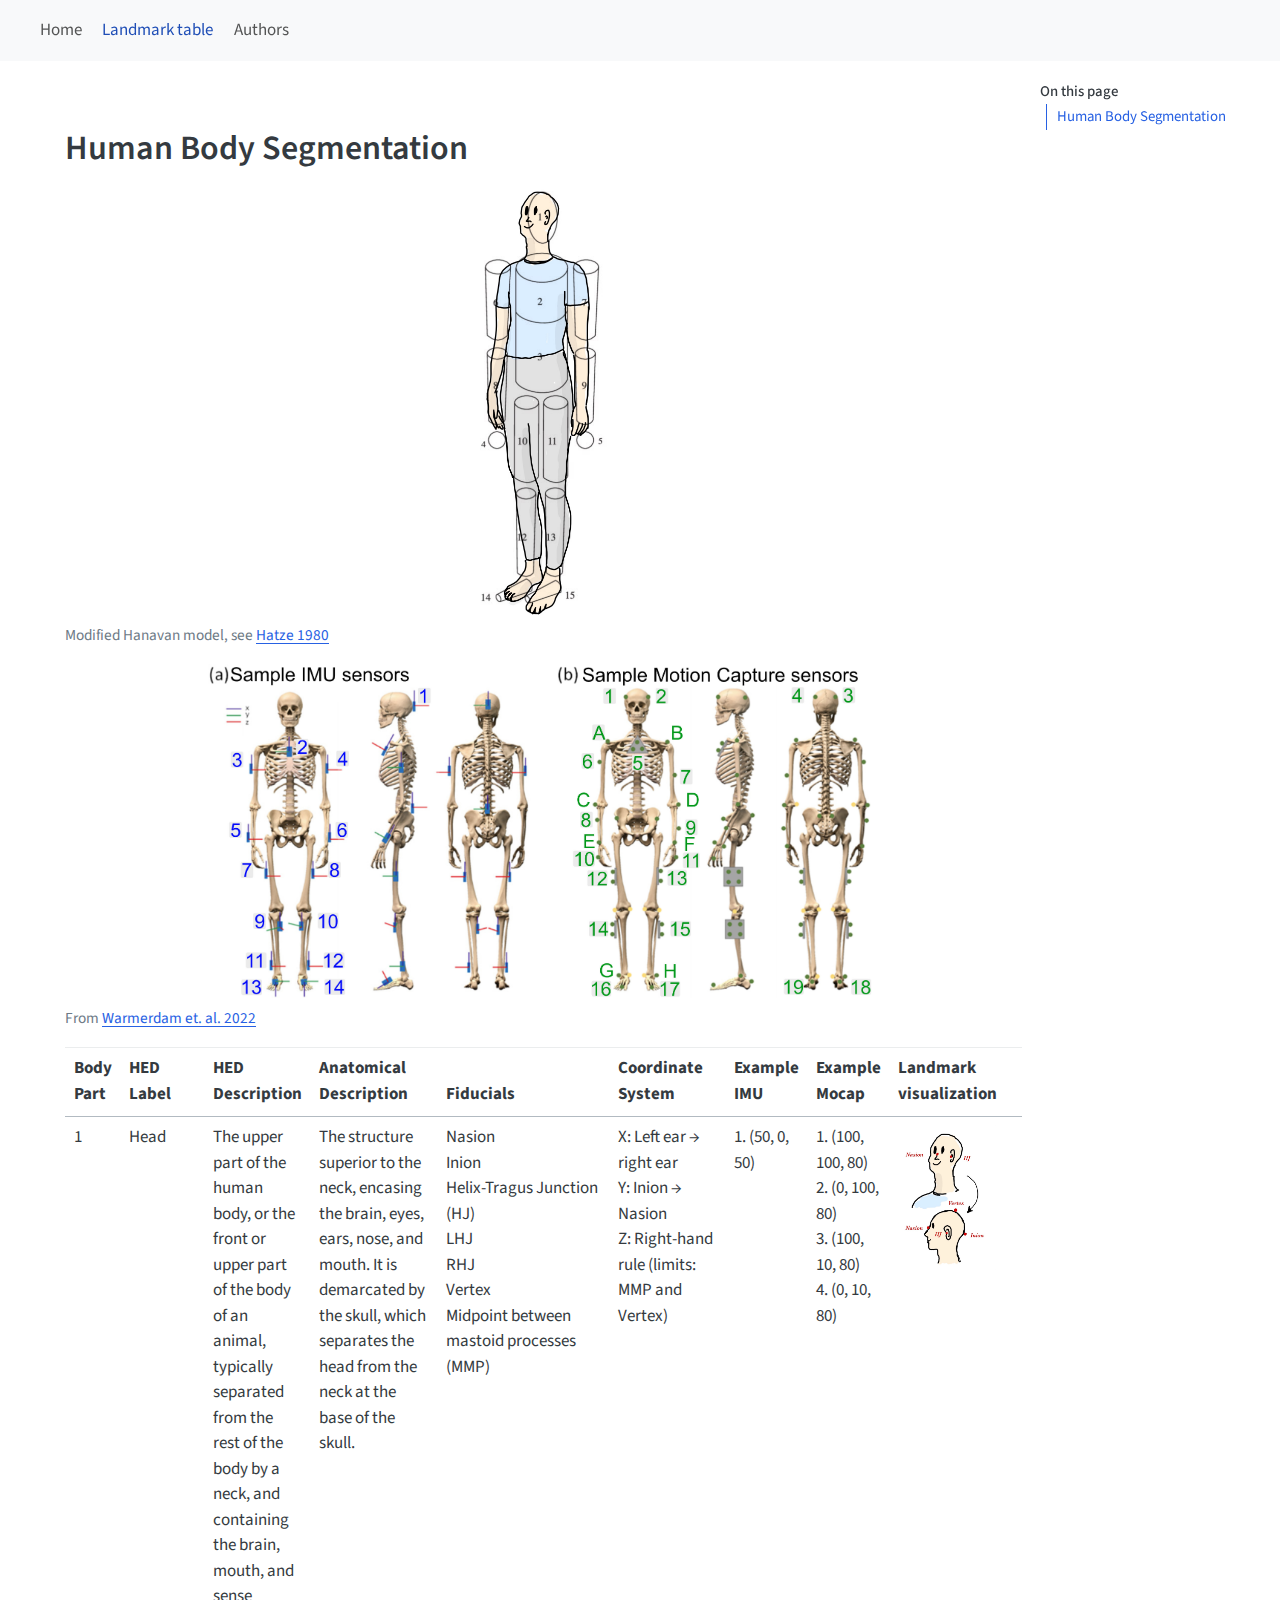
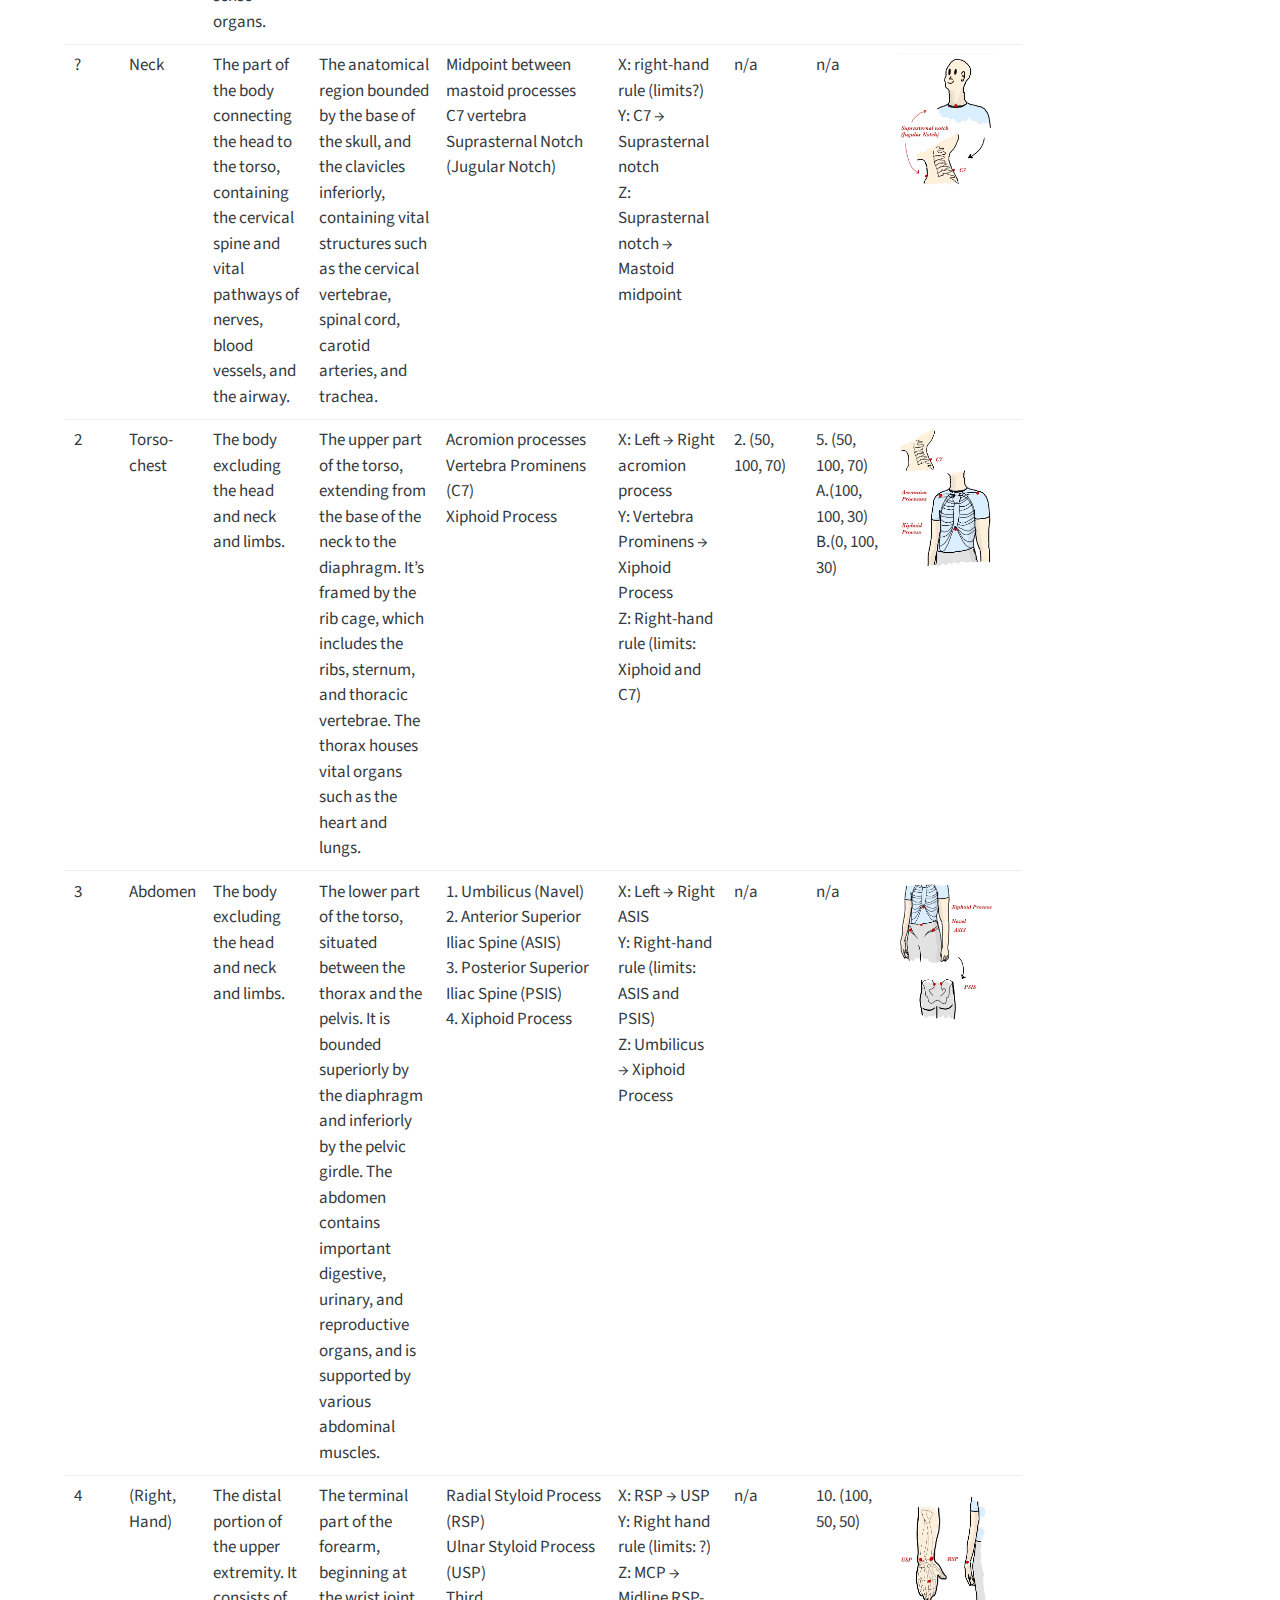
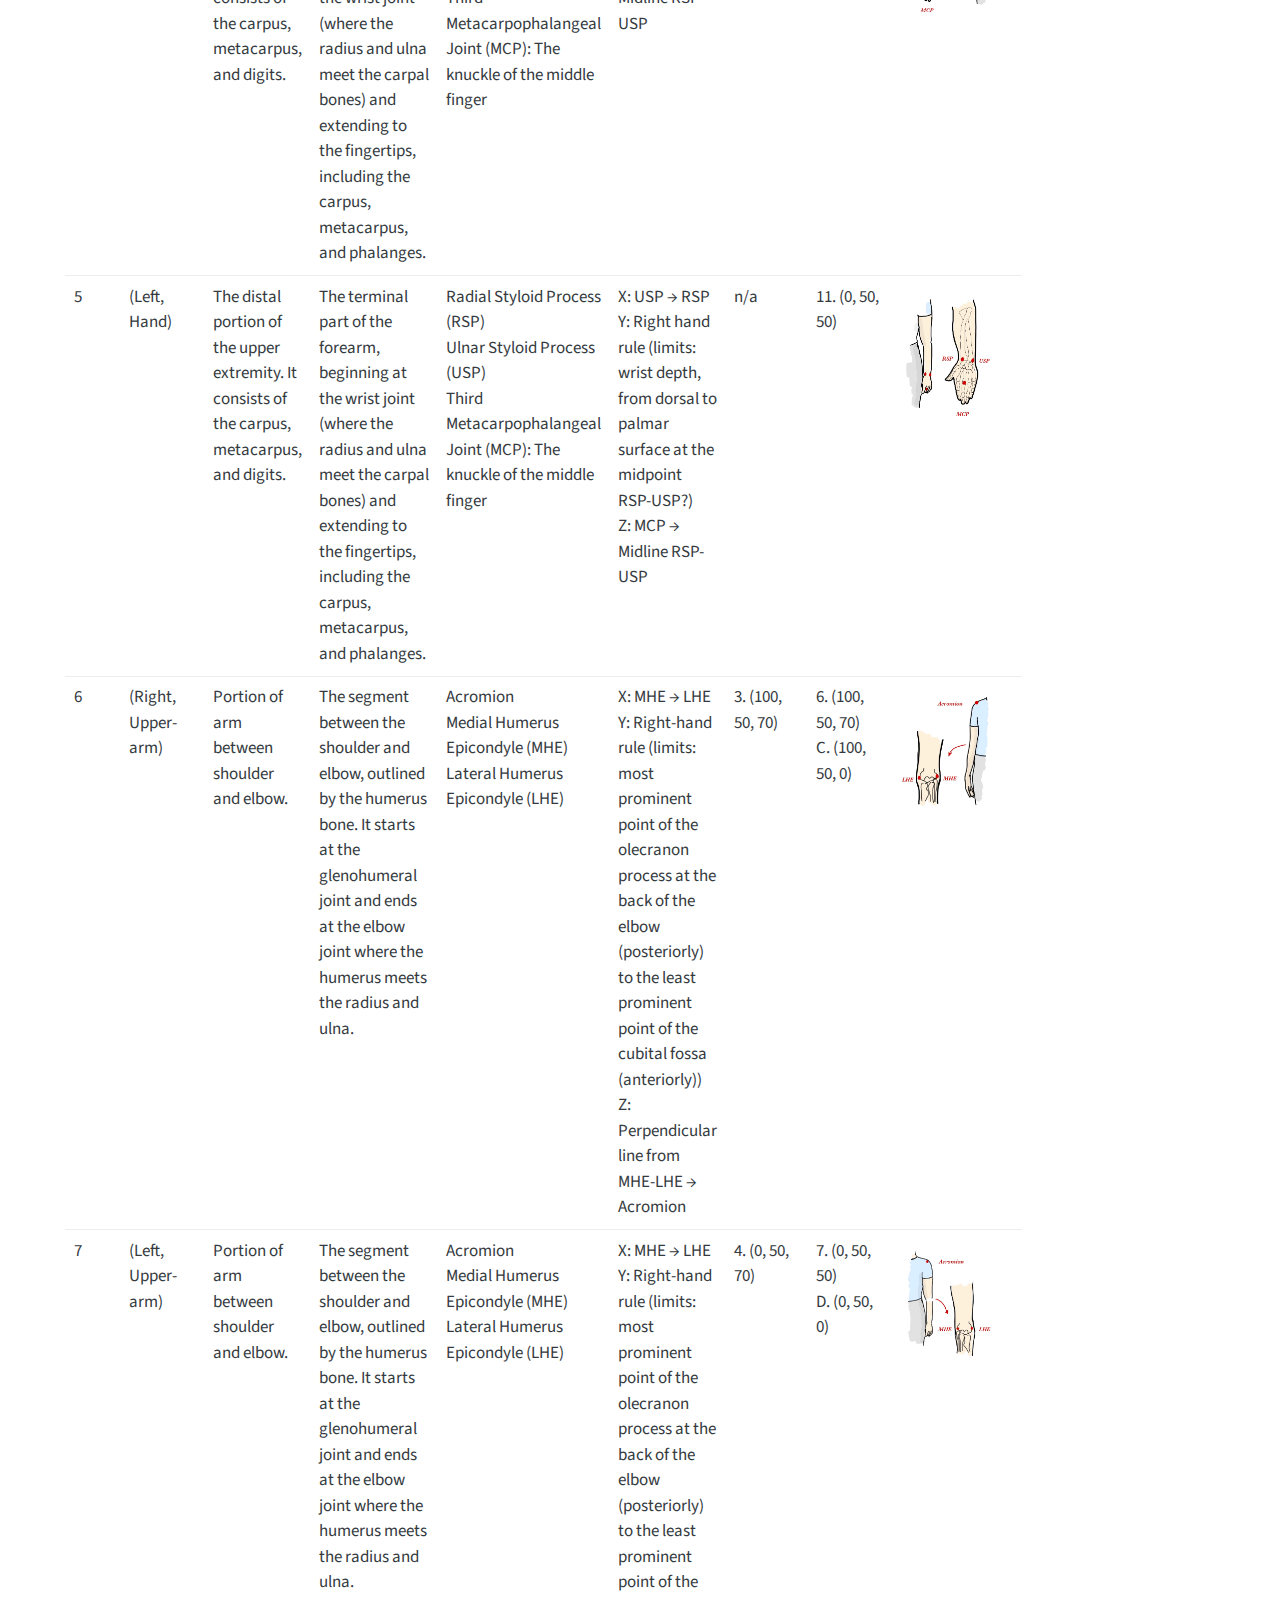
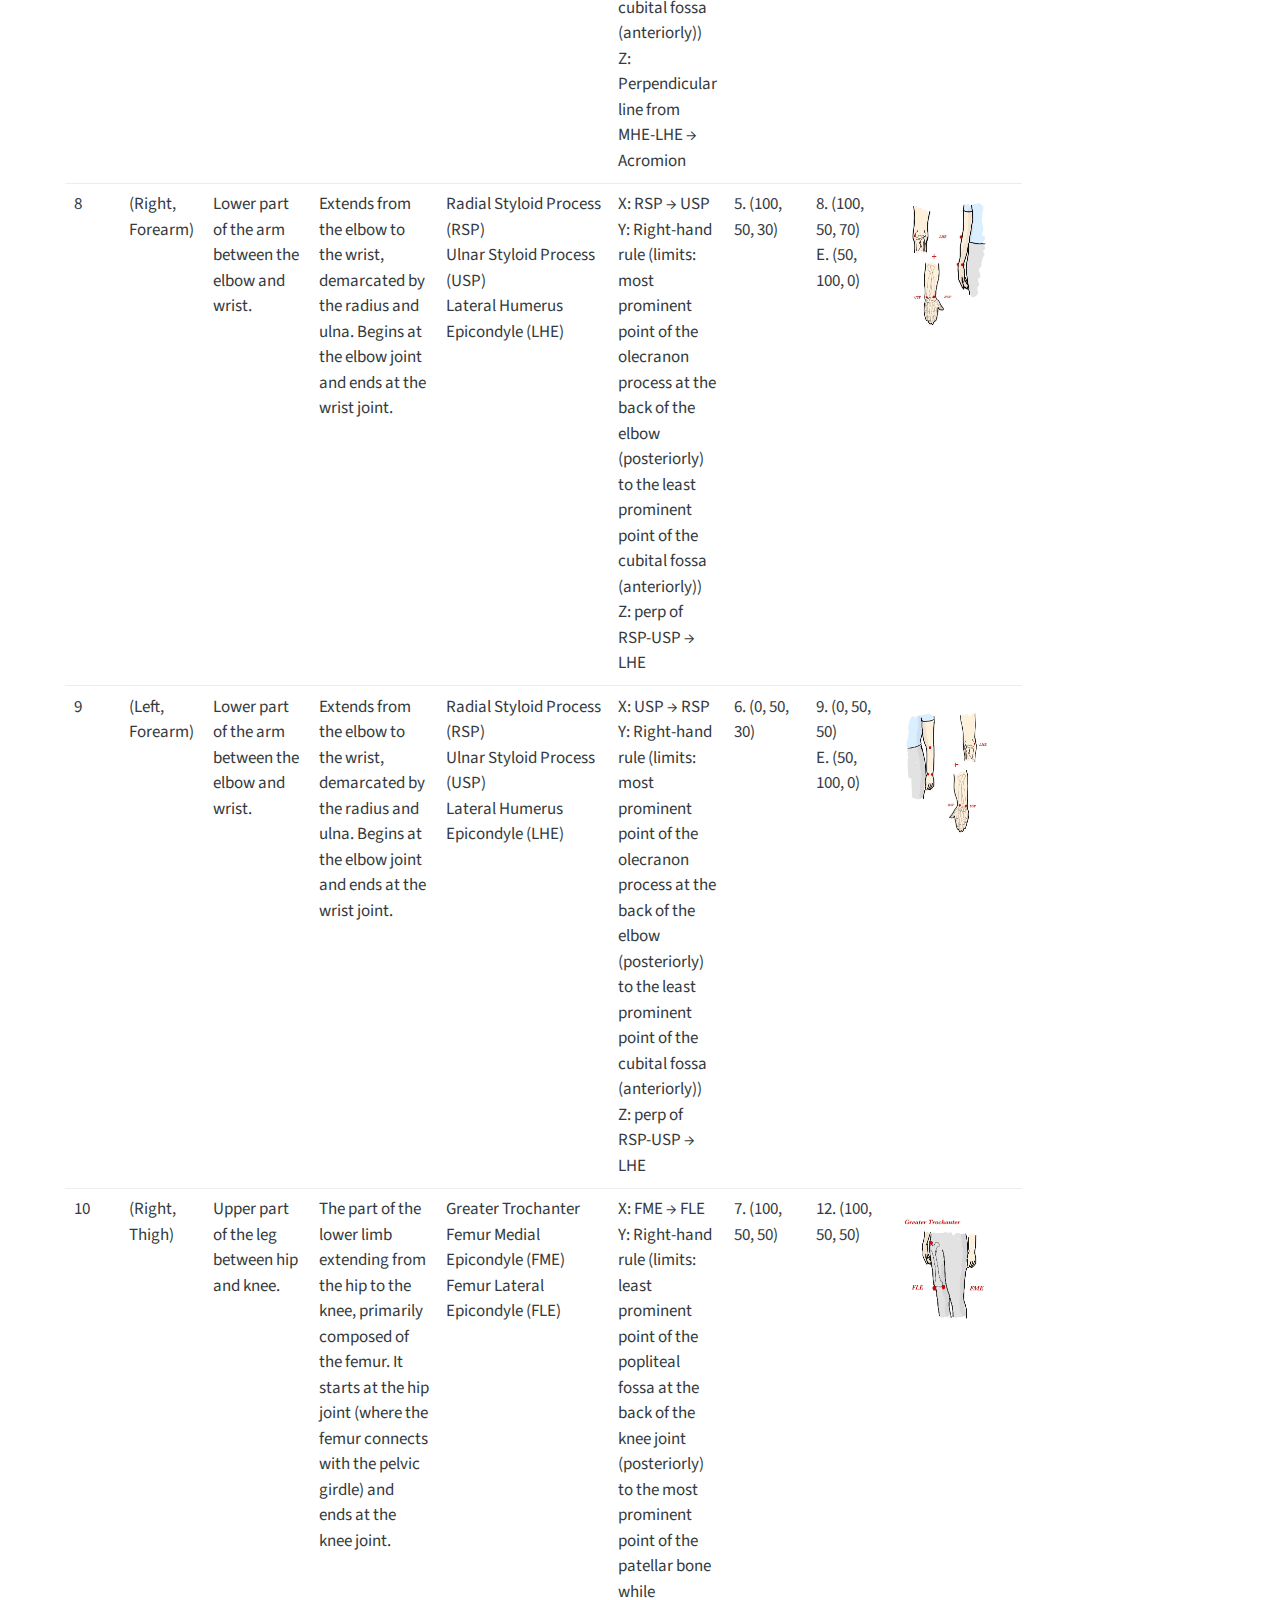
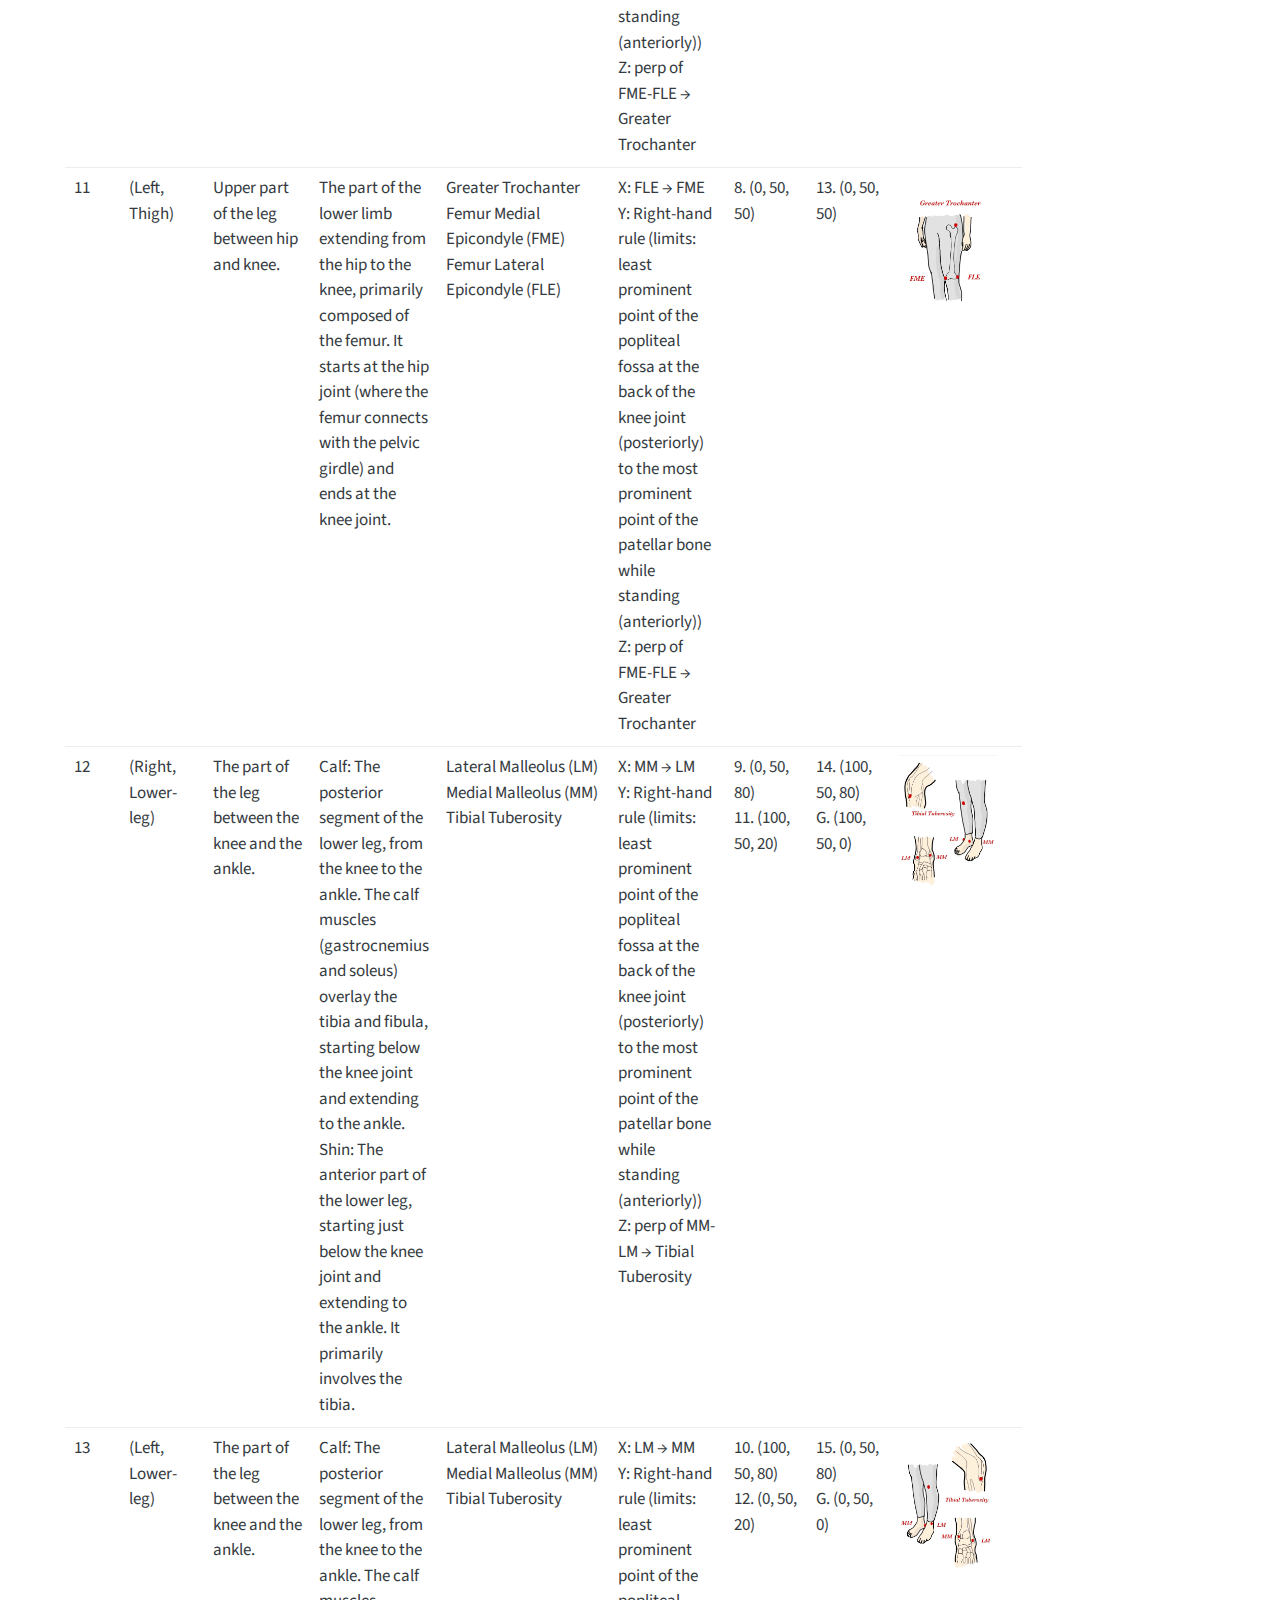
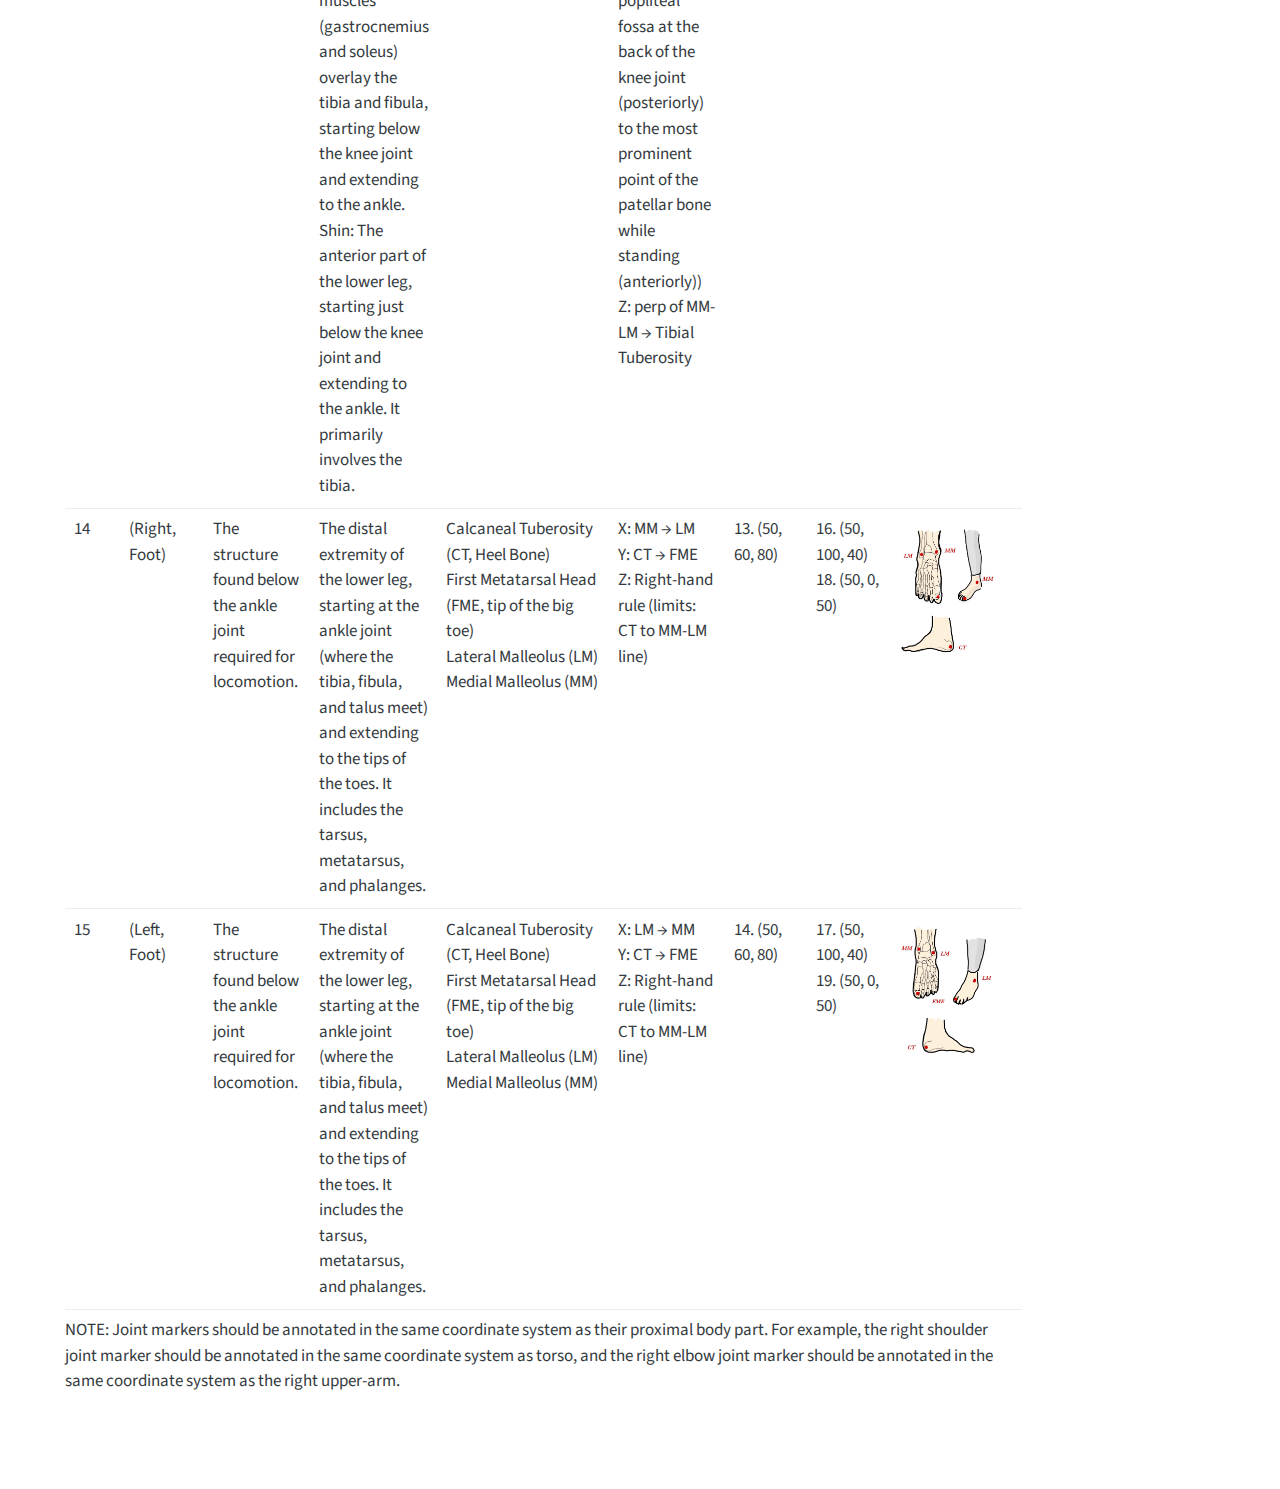
==== anatomical_table.html @ 74be3108 "Built site for gh-pages" ====
<!DOCTYPE html>
<html xmlns="http://www.w3.org/1999/xhtml" lang="en" xml:lang="en"><head>

<meta charset="utf-8">
<meta name="generator" content="quarto-1.5.57">

<meta name="viewport" content="width=device-width, initial-scale=1.0, user-scalable=yes">


<title>anatomical_table</title>
<style>
code{white-space: pre-wrap;}
span.smallcaps{font-variant: small-caps;}
div.columns{display: flex; gap: min(4vw, 1.5em);}
div.column{flex: auto; overflow-x: auto;}
div.hanging-indent{margin-left: 1.5em; text-indent: -1.5em;}
ul.task-list{list-style: none;}
ul.task-list li input[type="checkbox"] {
  width: 0.8em;
  margin: 0 0.8em 0.2em -1em; /* quarto-specific, see https://github.com/quarto-dev/quarto-cli/issues/4556 */ 
  vertical-align: middle;
}
</style>


<script src="site_libs/quarto-nav/quarto-nav.js"></script>
<script src="site_libs/quarto-nav/headroom.min.js"></script>
<script src="site_libs/clipboard/clipboard.min.js"></script>
<script src="site_libs/quarto-search/autocomplete.umd.js"></script>
<script src="site_libs/quarto-search/fuse.min.js"></script>
<script src="site_libs/quarto-search/quarto-search.js"></script>
<meta name="quarto:offset" content="./">
<script src="site_libs/quarto-html/quarto.js"></script>
<script src="site_libs/quarto-html/popper.min.js"></script>
<script src="site_libs/quarto-html/tippy.umd.min.js"></script>
<script src="site_libs/quarto-html/anchor.min.js"></script>
<link href="site_libs/quarto-html/tippy.css" rel="stylesheet">
<link href="site_libs/quarto-html/quarto-syntax-highlighting.css" rel="stylesheet" id="quarto-text-highlighting-styles">
<script src="site_libs/bootstrap/bootstrap.min.js"></script>
<link href="site_libs/bootstrap/bootstrap-icons.css" rel="stylesheet">
<link href="site_libs/bootstrap/bootstrap.min.css" rel="stylesheet" id="quarto-bootstrap" data-mode="light">
<script id="quarto-search-options" type="application/json">{
  "location": "navbar",
  "copy-button": false,
  "collapse-after": 3,
  "panel-placement": "end",
  "type": "overlay",
  "limit": 50,
  "keyboard-shortcut": [
    "f",
    "/",
    "s"
  ],
  "show-item-context": false,
  "language": {
    "search-no-results-text": "No results",
    "search-matching-documents-text": "matching documents",
    "search-copy-link-title": "Copy link to search",
    "search-hide-matches-text": "Hide additional matches",
    "search-more-match-text": "more match in this document",
    "search-more-matches-text": "more matches in this document",
    "search-clear-button-title": "Clear",
    "search-text-placeholder": "",
    "search-detached-cancel-button-title": "Cancel",
    "search-submit-button-title": "Submit",
    "search-label": "Search"
  }
}</script>


<link rel="stylesheet" href="styles.css">
</head>

<body class="nav-fixed">

<div id="quarto-search-results"></div>
  <header id="quarto-header" class="headroom fixed-top">
    <nav class="navbar navbar-expand-lg " data-bs-theme="dark">
      <div class="navbar-container container-fluid">
            <div id="quarto-search" class="" title="Search"></div>
          <button class="navbar-toggler" type="button" data-bs-toggle="collapse" data-bs-target="#navbarCollapse" aria-controls="navbarCollapse" role="menu" aria-expanded="false" aria-label="Toggle navigation" onclick="if (window.quartoToggleHeadroom) { window.quartoToggleHeadroom(); }">
  <span class="navbar-toggler-icon"></span>
</button>
          <div class="collapse navbar-collapse" id="navbarCollapse">
            <ul class="navbar-nav navbar-nav-scroll me-auto">
  <li class="nav-item">
    <a class="nav-link" href="./index.html"> 
<span class="menu-text">Home</span></a>
  </li>  
  <li class="nav-item">
    <a class="nav-link active" href="./anatomical_table.html" aria-current="page"> 
<span class="menu-text">Landmark table</span></a>
  </li>  
  <li class="nav-item">
    <a class="nav-link" href="./authors.html"> 
<span class="menu-text">Authors</span></a>
  </li>  
</ul>
          </div> <!-- /navcollapse -->
            <div class="quarto-navbar-tools">
</div>
      </div> <!-- /container-fluid -->
    </nav>
</header>
<!-- content -->
<div id="quarto-content" class="quarto-container page-columns page-rows-contents page-layout-article page-navbar">
<!-- sidebar -->
<!-- margin-sidebar -->
    <div id="quarto-margin-sidebar" class="sidebar margin-sidebar">
        <nav id="TOC" role="doc-toc" class="toc-active">
    <h2 id="toc-title">On this page</h2>
   
  <ul>
  <li><a href="#human-body-segmentation" id="toc-human-body-segmentation" class="nav-link active" data-scroll-target="#human-body-segmentation">Human Body Segmentation</a></li>
  </ul>
</nav>
    </div>
<!-- main -->
<main class="content" id="quarto-document-content">




<section id="human-body-segmentation" class="level1">
<h1>Human Body Segmentation</h1>
<div class="quarto-figure quarto-figure-center">
<figure class="figure">
<p><img src="pics/ilustrations/Whole_body.jpeg" class="img-fluid figure-img" style="width:15.0%"></p>
<figcaption>Modified Hanavan model, see <a href="https://doi.org/10.1016/0021-9290(80)90171-2">Hatze 1980</a></figcaption>
</figure>
</div>
<div class="quarto-figure quarto-figure-center">
<figure class="figure">
<p><img src="pics/sample_sensor_withnums.jpg" class="img-fluid figure-img" style="width:70.0%"></p>
<figcaption>From <a href="https://doi.org/10.3390/data7100136">Warmerdam et. al.&nbsp;2022</a></figcaption>
</figure>
</div>
<table class="caption-top table">
<colgroup>
<col style="width: 4%">
<col style="width: 4%">
<col style="width: 10%">
<col style="width: 17%">
<col style="width: 9%">
<col style="width: 9%">
<col style="width: 7%">
<col style="width: 4%">
<col style="width: 17%">
<col style="width: 17%">
</colgroup>
<thead>
<tr class="header">
<th>Body Part</th>
<th>HED Label</th>
<th>HED Description</th>
<th>Anatomical Description</th>
<th>Fiducials</th>
<th>Coordinate System</th>
<th>Example IMU</th>
<th>Example Mocap</th>
<th>Landmark visualization</th>
<th style="text-align: right;"></th>
</tr>
</thead>
<tbody>
<tr class="odd">
<td>1</td>
<td>Head</td>
<td>The upper part of the human body, or the front or upper part of the body of an animal, typically separated from the rest of the body by a neck, and containing the brain, mouth, and sense organs.</td>
<td>The structure superior to the neck, encasing the brain, eyes, ears, nose, and mouth. It is demarcated by the skull, which separates the head from the neck at the base of the skull.</td>
<td>Nasion<br>Inion<br>Helix-Tragus Junction (HJ)<br>LHJ<br>RHJ<br>Vertex<br>Midpoint between mastoid processes (MMP)</td>
<td>X: Left ear → right ear<br>Y: Inion → Nasion<br>Z: Right-hand rule (limits: MMP and Vertex)</td>
<td>1. (50, 0, 50)</td>
<td>1. (100, 100, 80)<br>2. (0, 100, 80)<br>3. (100, 10, 80)<br>4. (0, 10, 80)</td>
<td><img src="pics/ilustrations/1_head.jpeg" class="img-fluid" alt="Head"></td>
<td style="text-align: right;"></td>
</tr>
<tr class="even">
<td>?</td>
<td>Neck</td>
<td>The part of the body connecting the head to the torso, containing the cervical spine and vital pathways of nerves, blood vessels, and the airway.</td>
<td>The anatomical region bounded by the base of the skull, and the clavicles inferiorly, containing vital structures such as the cervical vertebrae, spinal cord, carotid arteries, and trachea.</td>
<td>Midpoint between mastoid processes<br>C7 vertebra<br>Suprasternal Notch (Jugular Notch)</td>
<td>X: right-hand rule (limits?)<br>Y: C7 → Suprasternal notch<br>Z: Suprasternal notch → Mastoid midpoint</td>
<td>n/a</td>
<td>n/a</td>
<td><img src="pics/ilustrations/neck.jpeg" class="img-fluid" alt="Neck"></td>
<td style="text-align: right;"></td>
</tr>
<tr class="odd">
<td>2</td>
<td>Torso-chest</td>
<td>The body excluding the head and neck and limbs.</td>
<td>The upper part of the torso, extending from the base of the neck to the diaphragm. It’s framed by the rib cage, which includes the ribs, sternum, and thoracic vertebrae. The thorax houses vital organs such as the heart and lungs.</td>
<td>Acromion processes<br>Vertebra Prominens (C7)<br>Xiphoid Process</td>
<td>X: Left → Right acromion process<br>Y: Vertebra Prominens → Xiphoid Process<br>Z: Right-hand rule (limits: Xiphoid and C7)</td>
<td>2. (50, 100, 70)</td>
<td>5. (50, 100, 70)<br>A.(100, 100, 30) <br>B.(0, 100, 30)</td>
<td><img src="pics/ilustrations/2_torso-chest.jpeg" class="img-fluid" alt="Torso"></td>
<td style="text-align: right;"></td>
</tr>
<tr class="even">
<td>3</td>
<td>Abdomen</td>
<td>The body excluding the head and neck and limbs.</td>
<td>The lower part of the torso, situated between the thorax and the pelvis. It is bounded superiorly by the diaphragm and inferiorly by the pelvic girdle. The abdomen contains important digestive, urinary, and reproductive organs, and is supported by various abdominal muscles.</td>
<td>1. Umbilicus (Navel)<br>2. Anterior Superior Iliac Spine (ASIS)<br>3. Posterior Superior Iliac Spine (PSIS)<br>4. Xiphoid Process</td>
<td>X: Left → Right ASIS<br>Y: Right-hand rule (limits: ASIS and PSIS)<br>Z: Umbilicus → Xiphoid Process</td>
<td>n/a</td>
<td>n/a</td>
<td><img src="pics/ilustrations/3_abdomen.jpeg" class="img-fluid" alt="Abdomen"></td>
<td style="text-align: right;"></td>
</tr>
<tr class="odd">
<td>4</td>
<td>(Right, Hand)</td>
<td>The distal portion of the upper extremity. It consists of the carpus, metacarpus, and digits.</td>
<td>The terminal part of the forearm, beginning at the wrist joint (where the radius and ulna meet the carpal bones) and extending to the fingertips, including the carpus, metacarpus, and phalanges.</td>
<td>Radial Styloid Process (RSP)<br>Ulnar Styloid Process (USP)<br>Third Metacarpophalangeal Joint (MCP): The knuckle of the middle finger</td>
<td>X: RSP → USP<br>Y: Right hand rule (limits: ?)<br>Z: MCP → Midline RSP-USP</td>
<td>n/a</td>
<td>10. (100, 50, 50)</td>
<td><img src="pics/ilustrations/4_right_hand.jpeg" class="img-fluid" alt="Right Hand"></td>
<td style="text-align: right;"></td>
</tr>
<tr class="even">
<td>5</td>
<td>(Left, Hand)</td>
<td>The distal portion of the upper extremity. It consists of the carpus, metacarpus, and digits.</td>
<td>The terminal part of the forearm, beginning at the wrist joint (where the radius and ulna meet the carpal bones) and extending to the fingertips, including the carpus, metacarpus, and phalanges.</td>
<td>Radial Styloid Process (RSP)<br>Ulnar Styloid Process (USP)<br>Third Metacarpophalangeal Joint (MCP): The knuckle of the middle finger</td>
<td>X: USP → RSP<br>Y: Right hand rule (limits: wrist depth, from dorsal to palmar surface at the midpoint RSP-USP?)<br>Z: MCP → Midline RSP-USP</td>
<td>n/a</td>
<td>11. (0, 50, 50)</td>
<td><img src="pics/ilustrations/5_left_hand.jpeg" class="img-fluid" alt="Left Hand"></td>
<td style="text-align: right;"></td>
</tr>
<tr class="odd">
<td>6</td>
<td>(Right, Upper-arm)</td>
<td>Portion of arm between shoulder and elbow.</td>
<td>The segment between the shoulder and elbow, outlined by the humerus bone. It starts at the glenohumeral joint and ends at the elbow joint where the humerus meets the radius and ulna.</td>
<td>Acromion<br>Medial Humerus Epicondyle (MHE)<br>Lateral Humerus Epicondyle (LHE)</td>
<td>X: MHE → LHE<br>Y: Right-hand rule (limits: most prominent point of the olecranon process at the back of the elbow (posteriorly) to the least prominent point of the cubital fossa (anteriorly))<br>Z: Perpendicular line from MHE-LHE → Acromion</td>
<td>3. (100, 50, 70)</td>
<td>6. (100, 50, 70) <br> C. (100, 50, 0)</td>
<td><img src="pics/ilustrations/6_right_upper_arm.jpeg" class="img-fluid" alt="Right Upper-arm"></td>
<td style="text-align: right;"></td>
</tr>
<tr class="even">
<td>7</td>
<td>(Left, Upper-arm)</td>
<td>Portion of arm between shoulder and elbow.</td>
<td>The segment between the shoulder and elbow, outlined by the humerus bone. It starts at the glenohumeral joint and ends at the elbow joint where the humerus meets the radius and ulna.</td>
<td>Acromion<br>Medial Humerus Epicondyle (MHE)<br>Lateral Humerus Epicondyle (LHE)</td>
<td>X: MHE → LHE<br>Y: Right-hand rule (limits: most prominent point of the olecranon process at the back of the elbow (posteriorly) to the least prominent point of the cubital fossa (anteriorly))<br>Z: Perpendicular line from MHE-LHE → Acromion</td>
<td>4. (0, 50, 70)</td>
<td>7. (0, 50, 50) <br> D. (0, 50, 0)</td>
<td><img src="pics/ilustrations/7_left_upper_arm.jpeg" class="img-fluid" alt="Left Upper-arm"></td>
<td style="text-align: right;"></td>
</tr>
<tr class="odd">
<td>8</td>
<td>(Right, Forearm)</td>
<td>Lower part of the arm between the elbow and wrist.</td>
<td>Extends from the elbow to the wrist, demarcated by the radius and ulna. Begins at the elbow joint and ends at the wrist joint.</td>
<td>Radial Styloid Process (RSP)<br>Ulnar Styloid Process (USP)<br>Lateral Humerus Epicondyle (LHE)</td>
<td>X: RSP → USP<br>Y: Right-hand rule (limits: most prominent point of the olecranon process at the back of the elbow (posteriorly) to the least prominent point of the cubital fossa (anteriorly))<br>Z: perp of RSP-USP → LHE</td>
<td>5. (100, 50, 30)</td>
<td>8. (100, 50, 70) <br> E. (50, 100, 0)</td>
<td><img src="pics/ilustrations/8_right_forearm.jpeg" class="img-fluid" alt="Right Forearm"></td>
<td style="text-align: right;"></td>
</tr>
<tr class="even">
<td>9</td>
<td>(Left, Forearm)</td>
<td>Lower part of the arm between the elbow and wrist.</td>
<td>Extends from the elbow to the wrist, demarcated by the radius and ulna. Begins at the elbow joint and ends at the wrist joint.</td>
<td>Radial Styloid Process (RSP)<br>Ulnar Styloid Process (USP)<br>Lateral Humerus Epicondyle (LHE)</td>
<td>X: USP → RSP<br>Y: Right-hand rule (limits: most prominent point of the olecranon process at the back of the elbow (posteriorly) to the least prominent point of the cubital fossa (anteriorly))<br>Z: perp of RSP-USP → LHE</td>
<td>6. (0, 50, 30)</td>
<td>9. (0, 50, 50) <br> E. (50, 100, 0)</td>
<td><img src="pics/ilustrations/9_left_forearm.jpeg" class="img-fluid" alt="Left Forearm"></td>
<td style="text-align: right;"></td>
</tr>
<tr class="odd">
<td>10</td>
<td>(Right, Thigh)</td>
<td>Upper part of the leg between hip and knee.</td>
<td>The part of the lower limb extending from the hip to the knee, primarily composed of the femur. It starts at the hip joint (where the femur connects with the pelvic girdle) and ends at the knee joint.</td>
<td>Greater Trochanter<br>Femur Medial Epicondyle (FME)<br>Femur Lateral Epicondyle (FLE)</td>
<td>X: FME → FLE<br>Y: Right-hand rule (limits: least prominent point of the popliteal fossa at the back of the knee joint (posteriorly) to the most prominent point of the patellar bone while standing (anteriorly))<br>Z: perp of FME-FLE → Greater Trochanter</td>
<td>7. (100, 50, 50)</td>
<td>12. (100, 50, 50)</td>
<td><img src="pics/ilustrations/10_right_thigh.jpeg" class="img-fluid" alt="Right Thigh"></td>
<td style="text-align: right;"></td>
</tr>
<tr class="even">
<td>11</td>
<td>(Left, Thigh)</td>
<td>Upper part of the leg between hip and knee.</td>
<td>The part of the lower limb extending from the hip to the knee, primarily composed of the femur. It starts at the hip joint (where the femur connects with the pelvic girdle) and ends at the knee joint.</td>
<td>Greater Trochanter<br>Femur Medial Epicondyle (FME)<br>Femur Lateral Epicondyle (FLE)</td>
<td>X: FLE → FME<br>Y: Right-hand rule (limits: least prominent point of the popliteal fossa at the back of the knee joint (posteriorly) to the most prominent point of the patellar bone while standing (anteriorly))<br>Z: perp of FME-FLE → Greater Trochanter</td>
<td>8. (0, 50, 50)</td>
<td>13. (0, 50, 50)</td>
<td><img src="pics/ilustrations/11_left_thigh.jpeg" class="img-fluid" alt="Left Thigh"></td>
<td style="text-align: right;"></td>
</tr>
<tr class="odd">
<td>12</td>
<td>(Right, Lower-leg)</td>
<td>The part of the leg between the knee and the ankle.</td>
<td>Calf: The posterior segment of the lower leg, from the knee to the ankle. The calf muscles (gastrocnemius and soleus) overlay the tibia and fibula, starting below the knee joint and extending to the ankle. Shin: The anterior part of the lower leg, starting just below the knee joint and extending to the ankle. It primarily involves the tibia.</td>
<td>Lateral Malleolus (LM)<br>Medial Malleolus (MM)<br>Tibial Tuberosity</td>
<td>X: MM → LM<br>Y: Right-hand rule (limits: least prominent point of the popliteal fossa at the back of the knee joint (posteriorly) to the most prominent point of the patellar bone while standing (anteriorly))<br>Z: perp of MM-LM → Tibial Tuberosity</td>
<td>9. (0, 50, 80) <br> 11. (100, 50, 20)</td>
<td>14. (100, 50, 80)<br> G. (100, 50, 0)</td>
<td><img src="pics/ilustrations/12_right_lower_leg.jpeg" class="img-fluid" alt="Right Lower-leg"></td>
<td style="text-align: right;"></td>
</tr>
<tr class="even">
<td>13</td>
<td>(Left, Lower-leg)</td>
<td>The part of the leg between the knee and the ankle.</td>
<td>Calf: The posterior segment of the lower leg, from the knee to the ankle. The calf muscles (gastrocnemius and soleus) overlay the tibia and fibula, starting below the knee joint and extending to the ankle. Shin: The anterior part of the lower leg, starting just below the knee joint and extending to the ankle. It primarily involves the tibia.</td>
<td>Lateral Malleolus (LM)<br>Medial Malleolus (MM)<br>Tibial Tuberosity</td>
<td>X: LM → MM<br>Y: Right-hand rule (limits: least prominent point of the popliteal fossa at the back of the knee joint (posteriorly) to the most prominent point of the patellar bone while standing (anteriorly))<br>Z: perp of MM-LM → Tibial Tuberosity</td>
<td>10. (100, 50, 80) <br> 12. (0, 50, 20)</td>
<td>15. (0, 50, 80)<br> G. (0, 50, 0)</td>
<td><img src="pics/ilustrations/13_left_lower_leg.jpeg" class="img-fluid" alt="Left Lower-leg"></td>
<td style="text-align: right;"></td>
</tr>
<tr class="odd">
<td>14</td>
<td>(Right, Foot)</td>
<td>The structure found below the ankle joint required for locomotion.</td>
<td>The distal extremity of the lower leg, starting at the ankle joint (where the tibia, fibula, and talus meet) and extending to the tips of the toes. It includes the tarsus, metatarsus, and phalanges.</td>
<td>Calcaneal Tuberosity (CT, Heel Bone)<br>First Metatarsal Head (FME, tip of the big toe)<br>Lateral Malleolus (LM)<br>Medial Malleolus (MM)</td>
<td>X: MM → LM<br>Y: CT → FME<br>Z: Right-hand rule (limits: CT to MM-LM line)</td>
<td>13. (50, 60, 80)</td>
<td>16. (50, 100, 40)<br>18. (50, 0, 50)</td>
<td><img src="pics/ilustrations/14_right_foot.jpeg" class="img-fluid" alt="Right Foot"></td>
<td style="text-align: right;"></td>
</tr>
<tr class="even">
<td>15</td>
<td>(Left, Foot)</td>
<td>The structure found below the ankle joint required for locomotion.</td>
<td>The distal extremity of the lower leg, starting at the ankle joint (where the tibia, fibula, and talus meet) and extending to the tips of the toes. It includes the tarsus, metatarsus, and phalanges.</td>
<td>Calcaneal Tuberosity (CT, Heel Bone)<br>First Metatarsal Head (FME, tip of the big toe)<br>Lateral Malleolus (LM)<br>Medial Malleolus (MM)</td>
<td>X: LM → MM<br>Y: CT → FME<br>Z: Right-hand rule (limits: CT to MM-LM line)</td>
<td>14. (50, 60, 80)</td>
<td>17. (50, 100, 40)<br>19. (50, 0, 50)</td>
<td><img src="pics/ilustrations/15_left_foot.jpeg" class="img-fluid" width="300" alt="Left Foot"></td>
<td style="text-align: right;"></td>
</tr>
</tbody>
</table>
<p>NOTE: Joint markers should be annotated in the same coordinate system as their proximal body part. For example, the right shoulder joint marker should be annotated in the same coordinate system as torso, and the right elbow joint marker should be annotated in the same coordinate system as the right upper-arm.</p>


</section>

</main> <!-- /main -->
<script id="quarto-html-after-body" type="application/javascript">
window.document.addEventListener("DOMContentLoaded", function (event) {
  const toggleBodyColorMode = (bsSheetEl) => {
    const mode = bsSheetEl.getAttribute("data-mode");
    const bodyEl = window.document.querySelector("body");
    if (mode === "dark") {
      bodyEl.classList.add("quarto-dark");
      bodyEl.classList.remove("quarto-light");
    } else {
      bodyEl.classList.add("quarto-light");
      bodyEl.classList.remove("quarto-dark");
    }
  }
  const toggleBodyColorPrimary = () => {
    const bsSheetEl = window.document.querySelector("link#quarto-bootstrap");
    if (bsSheetEl) {
      toggleBodyColorMode(bsSheetEl);
    }
  }
  toggleBodyColorPrimary();  
  const icon = "";
  const anchorJS = new window.AnchorJS();
  anchorJS.options = {
    placement: 'right',
    icon: icon
  };
  anchorJS.add('.anchored');
  const isCodeAnnotation = (el) => {
    for (const clz of el.classList) {
      if (clz.startsWith('code-annotation-')) {                     
        return true;
      }
    }
    return false;
  }
  const onCopySuccess = function(e) {
    // button target
    const button = e.trigger;
    // don't keep focus
    button.blur();
    // flash "checked"
    button.classList.add('code-copy-button-checked');
    var currentTitle = button.getAttribute("title");
    button.setAttribute("title", "Copied!");
    let tooltip;
    if (window.bootstrap) {
      button.setAttribute("data-bs-toggle", "tooltip");
      button.setAttribute("data-bs-placement", "left");
      button.setAttribute("data-bs-title", "Copied!");
      tooltip = new bootstrap.Tooltip(button, 
        { trigger: "manual", 
          customClass: "code-copy-button-tooltip",
          offset: [0, -8]});
      tooltip.show();    
    }
    setTimeout(function() {
      if (tooltip) {
        tooltip.hide();
        button.removeAttribute("data-bs-title");
        button.removeAttribute("data-bs-toggle");
        button.removeAttribute("data-bs-placement");
      }
      button.setAttribute("title", currentTitle);
      button.classList.remove('code-copy-button-checked');
    }, 1000);
    // clear code selection
    e.clearSelection();
  }
  const getTextToCopy = function(trigger) {
      const codeEl = trigger.previousElementSibling.cloneNode(true);
      for (const childEl of codeEl.children) {
        if (isCodeAnnotation(childEl)) {
          childEl.remove();
        }
      }
      return codeEl.innerText;
  }
  const clipboard = new window.ClipboardJS('.code-copy-button:not([data-in-quarto-modal])', {
    text: getTextToCopy
  });
  clipboard.on('success', onCopySuccess);
  if (window.document.getElementById('quarto-embedded-source-code-modal')) {
    // For code content inside modals, clipBoardJS needs to be initialized with a container option
    // TODO: Check when it could be a function (https://github.com/zenorocha/clipboard.js/issues/860)
    const clipboardModal = new window.ClipboardJS('.code-copy-button[data-in-quarto-modal]', {
      text: getTextToCopy,
      container: window.document.getElementById('quarto-embedded-source-code-modal')
    });
    clipboardModal.on('success', onCopySuccess);
  }
    var localhostRegex = new RegExp(/^(?:http|https):\/\/localhost\:?[0-9]*\//);
    var mailtoRegex = new RegExp(/^mailto:/);
      var filterRegex = new RegExp("https:\/\/JuliusWelzel\.github\.io\/unified_sensor_placement_site\/");
    var isInternal = (href) => {
        return filterRegex.test(href) || localhostRegex.test(href) || mailtoRegex.test(href);
    }
    // Inspect non-navigation links and adorn them if external
 	var links = window.document.querySelectorAll('a[href]:not(.nav-link):not(.navbar-brand):not(.toc-action):not(.sidebar-link):not(.sidebar-item-toggle):not(.pagination-link):not(.no-external):not([aria-hidden]):not(.dropdown-item):not(.quarto-navigation-tool):not(.about-link)');
    for (var i=0; i<links.length; i++) {
      const link = links[i];
      if (!isInternal(link.href)) {
        // undo the damage that might have been done by quarto-nav.js in the case of
        // links that we want to consider external
        if (link.dataset.originalHref !== undefined) {
          link.href = link.dataset.originalHref;
        }
      }
    }
  function tippyHover(el, contentFn, onTriggerFn, onUntriggerFn) {
    const config = {
      allowHTML: true,
      maxWidth: 500,
      delay: 100,
      arrow: false,
      appendTo: function(el) {
          return el.parentElement;
      },
      interactive: true,
      interactiveBorder: 10,
      theme: 'quarto',
      placement: 'bottom-start',
    };
    if (contentFn) {
      config.content = contentFn;
    }
    if (onTriggerFn) {
      config.onTrigger = onTriggerFn;
    }
    if (onUntriggerFn) {
      config.onUntrigger = onUntriggerFn;
    }
    window.tippy(el, config); 
  }
  const noterefs = window.document.querySelectorAll('a[role="doc-noteref"]');
  for (var i=0; i<noterefs.length; i++) {
    const ref = noterefs[i];
    tippyHover(ref, function() {
      // use id or data attribute instead here
      let href = ref.getAttribute('data-footnote-href') || ref.getAttribute('href');
      try { href = new URL(href).hash; } catch {}
      const id = href.replace(/^#\/?/, "");
      const note = window.document.getElementById(id);
      if (note) {
        return note.innerHTML;
      } else {
        return "";
      }
    });
  }
  const xrefs = window.document.querySelectorAll('a.quarto-xref');
  const processXRef = (id, note) => {
    // Strip column container classes
    const stripColumnClz = (el) => {
      el.classList.remove("page-full", "page-columns");
      if (el.children) {
        for (const child of el.children) {
          stripColumnClz(child);
        }
      }
    }
    stripColumnClz(note)
    if (id === null || id.startsWith('sec-')) {
      // Special case sections, only their first couple elements
      const container = document.createElement("div");
      if (note.children && note.children.length > 2) {
        container.appendChild(note.children[0].cloneNode(true));
        for (let i = 1; i < note.children.length; i++) {
          const child = note.children[i];
          if (child.tagName === "P" && child.innerText === "") {
            continue;
          } else {
            container.appendChild(child.cloneNode(true));
            break;
          }
        }
        if (window.Quarto?.typesetMath) {
          window.Quarto.typesetMath(container);
        }
        return container.innerHTML
      } else {
        if (window.Quarto?.typesetMath) {
          window.Quarto.typesetMath(note);
        }
        return note.innerHTML;
      }
    } else {
      // Remove any anchor links if they are present
      const anchorLink = note.querySelector('a.anchorjs-link');
      if (anchorLink) {
        anchorLink.remove();
      }
      if (window.Quarto?.typesetMath) {
        window.Quarto.typesetMath(note);
      }
      // TODO in 1.5, we should make sure this works without a callout special case
      if (note.classList.contains("callout")) {
        return note.outerHTML;
      } else {
        return note.innerHTML;
      }
    }
  }
  for (var i=0; i<xrefs.length; i++) {
    const xref = xrefs[i];
    tippyHover(xref, undefined, function(instance) {
      instance.disable();
      let url = xref.getAttribute('href');
      let hash = undefined; 
      if (url.startsWith('#')) {
        hash = url;
      } else {
        try { hash = new URL(url).hash; } catch {}
      }
      if (hash) {
        const id = hash.replace(/^#\/?/, "");
        const note = window.document.getElementById(id);
        if (note !== null) {
          try {
            const html = processXRef(id, note.cloneNode(true));
            instance.setContent(html);
          } finally {
            instance.enable();
            instance.show();
          }
        } else {
          // See if we can fetch this
          fetch(url.split('#')[0])
          .then(res => res.text())
          .then(html => {
            const parser = new DOMParser();
            const htmlDoc = parser.parseFromString(html, "text/html");
            const note = htmlDoc.getElementById(id);
            if (note !== null) {
              const html = processXRef(id, note);
              instance.setContent(html);
            } 
          }).finally(() => {
            instance.enable();
            instance.show();
          });
        }
      } else {
        // See if we can fetch a full url (with no hash to target)
        // This is a special case and we should probably do some content thinning / targeting
        fetch(url)
        .then(res => res.text())
        .then(html => {
          const parser = new DOMParser();
          const htmlDoc = parser.parseFromString(html, "text/html");
          const note = htmlDoc.querySelector('main.content');
          if (note !== null) {
            // This should only happen for chapter cross references
            // (since there is no id in the URL)
            // remove the first header
            if (note.children.length > 0 && note.children[0].tagName === "HEADER") {
              note.children[0].remove();
            }
            const html = processXRef(null, note);
            instance.setContent(html);
          } 
        }).finally(() => {
          instance.enable();
          instance.show();
        });
      }
    }, function(instance) {
    });
  }
      let selectedAnnoteEl;
      const selectorForAnnotation = ( cell, annotation) => {
        let cellAttr = 'data-code-cell="' + cell + '"';
        let lineAttr = 'data-code-annotation="' +  annotation + '"';
        const selector = 'span[' + cellAttr + '][' + lineAttr + ']';
        return selector;
      }
      const selectCodeLines = (annoteEl) => {
        const doc = window.document;
        const targetCell = annoteEl.getAttribute("data-target-cell");
        const targetAnnotation = annoteEl.getAttribute("data-target-annotation");
        const annoteSpan = window.document.querySelector(selectorForAnnotation(targetCell, targetAnnotation));
        const lines = annoteSpan.getAttribute("data-code-lines").split(",");
        const lineIds = lines.map((line) => {
          return targetCell + "-" + line;
        })
        let top = null;
        let height = null;
        let parent = null;
        if (lineIds.length > 0) {
            //compute the position of the single el (top and bottom and make a div)
            const el = window.document.getElementById(lineIds[0]);
            top = el.offsetTop;
            height = el.offsetHeight;
            parent = el.parentElement.parentElement;
          if (lineIds.length > 1) {
            const lastEl = window.document.getElementById(lineIds[lineIds.length - 1]);
            const bottom = lastEl.offsetTop + lastEl.offsetHeight;
            height = bottom - top;
          }
          if (top !== null && height !== null && parent !== null) {
            // cook up a div (if necessary) and position it 
            let div = window.document.getElementById("code-annotation-line-highlight");
            if (div === null) {
              div = window.document.createElement("div");
              div.setAttribute("id", "code-annotation-line-highlight");
              div.style.position = 'absolute';
              parent.appendChild(div);
            }
            div.style.top = top - 2 + "px";
            div.style.height = height + 4 + "px";
            div.style.left = 0;
            let gutterDiv = window.document.getElementById("code-annotation-line-highlight-gutter");
            if (gutterDiv === null) {
              gutterDiv = window.document.createElement("div");
              gutterDiv.setAttribute("id", "code-annotation-line-highlight-gutter");
              gutterDiv.style.position = 'absolute';
              const codeCell = window.document.getElementById(targetCell);
              const gutter = codeCell.querySelector('.code-annotation-gutter');
              gutter.appendChild(gutterDiv);
            }
            gutterDiv.style.top = top - 2 + "px";
            gutterDiv.style.height = height + 4 + "px";
          }
          selectedAnnoteEl = annoteEl;
        }
      };
      const unselectCodeLines = () => {
        const elementsIds = ["code-annotation-line-highlight", "code-annotation-line-highlight-gutter"];
        elementsIds.forEach((elId) => {
          const div = window.document.getElementById(elId);
          if (div) {
            div.remove();
          }
        });
        selectedAnnoteEl = undefined;
      };
        // Handle positioning of the toggle
    window.addEventListener(
      "resize",
      throttle(() => {
        elRect = undefined;
        if (selectedAnnoteEl) {
          selectCodeLines(selectedAnnoteEl);
        }
      }, 10)
    );
    function throttle(fn, ms) {
    let throttle = false;
    let timer;
      return (...args) => {
        if(!throttle) { // first call gets through
            fn.apply(this, args);
            throttle = true;
        } else { // all the others get throttled
            if(timer) clearTimeout(timer); // cancel #2
            timer = setTimeout(() => {
              fn.apply(this, args);
              timer = throttle = false;
            }, ms);
        }
      };
    }
      // Attach click handler to the DT
      const annoteDls = window.document.querySelectorAll('dt[data-target-cell]');
      for (const annoteDlNode of annoteDls) {
        annoteDlNode.addEventListener('click', (event) => {
          const clickedEl = event.target;
          if (clickedEl !== selectedAnnoteEl) {
            unselectCodeLines();
            const activeEl = window.document.querySelector('dt[data-target-cell].code-annotation-active');
            if (activeEl) {
              activeEl.classList.remove('code-annotation-active');
            }
            selectCodeLines(clickedEl);
            clickedEl.classList.add('code-annotation-active');
          } else {
            // Unselect the line
            unselectCodeLines();
            clickedEl.classList.remove('code-annotation-active');
          }
        });
      }
  const findCites = (el) => {
    const parentEl = el.parentElement;
    if (parentEl) {
      const cites = parentEl.dataset.cites;
      if (cites) {
        return {
          el,
          cites: cites.split(' ')
        };
      } else {
        return findCites(el.parentElement)
      }
    } else {
      return undefined;
    }
  };
  var bibliorefs = window.document.querySelectorAll('a[role="doc-biblioref"]');
  for (var i=0; i<bibliorefs.length; i++) {
    const ref = bibliorefs[i];
    const citeInfo = findCites(ref);
    if (citeInfo) {
      tippyHover(citeInfo.el, function() {
        var popup = window.document.createElement('div');
        citeInfo.cites.forEach(function(cite) {
          var citeDiv = window.document.createElement('div');
          citeDiv.classList.add('hanging-indent');
          citeDiv.classList.add('csl-entry');
          var biblioDiv = window.document.getElementById('ref-' + cite);
          if (biblioDiv) {
            citeDiv.innerHTML = biblioDiv.innerHTML;
          }
          popup.appendChild(citeDiv);
        });
        return popup.innerHTML;
      });
    }
  }
});
</script>
</div> <!-- /content -->




</body></html>
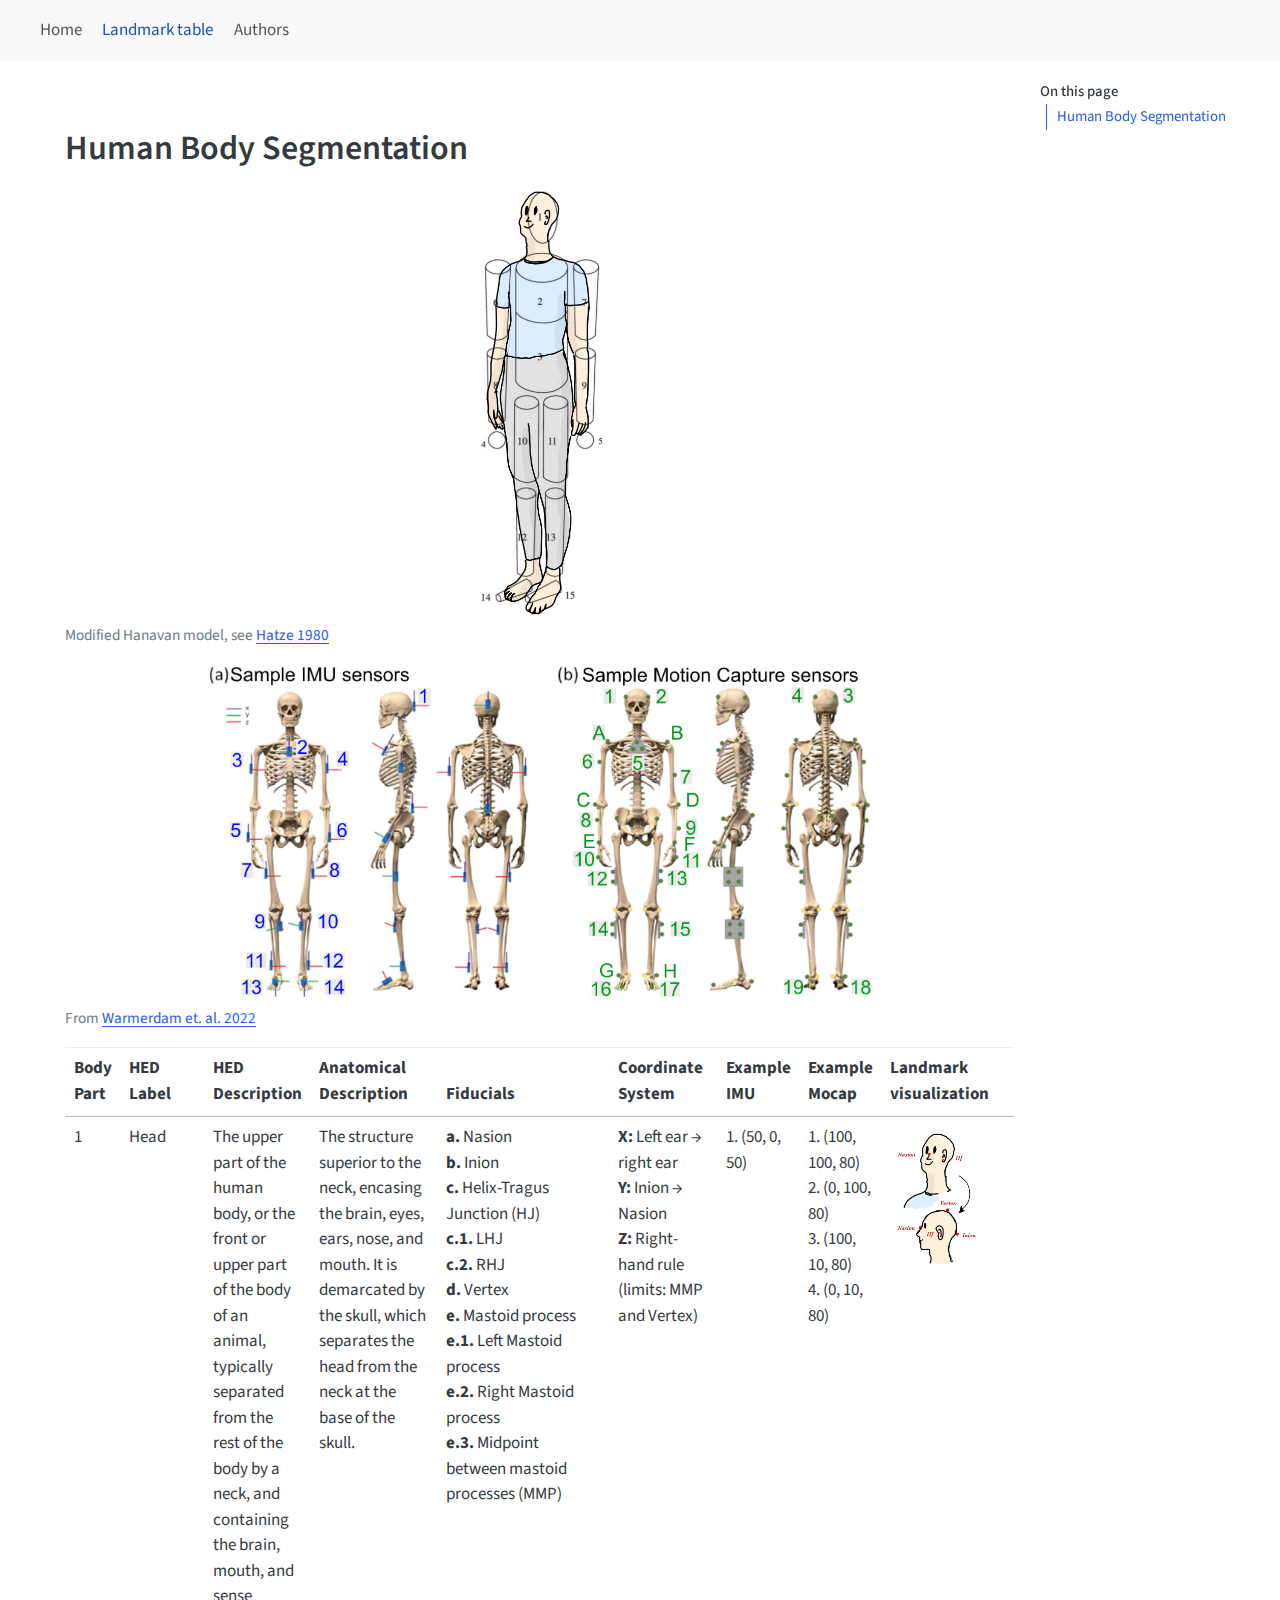
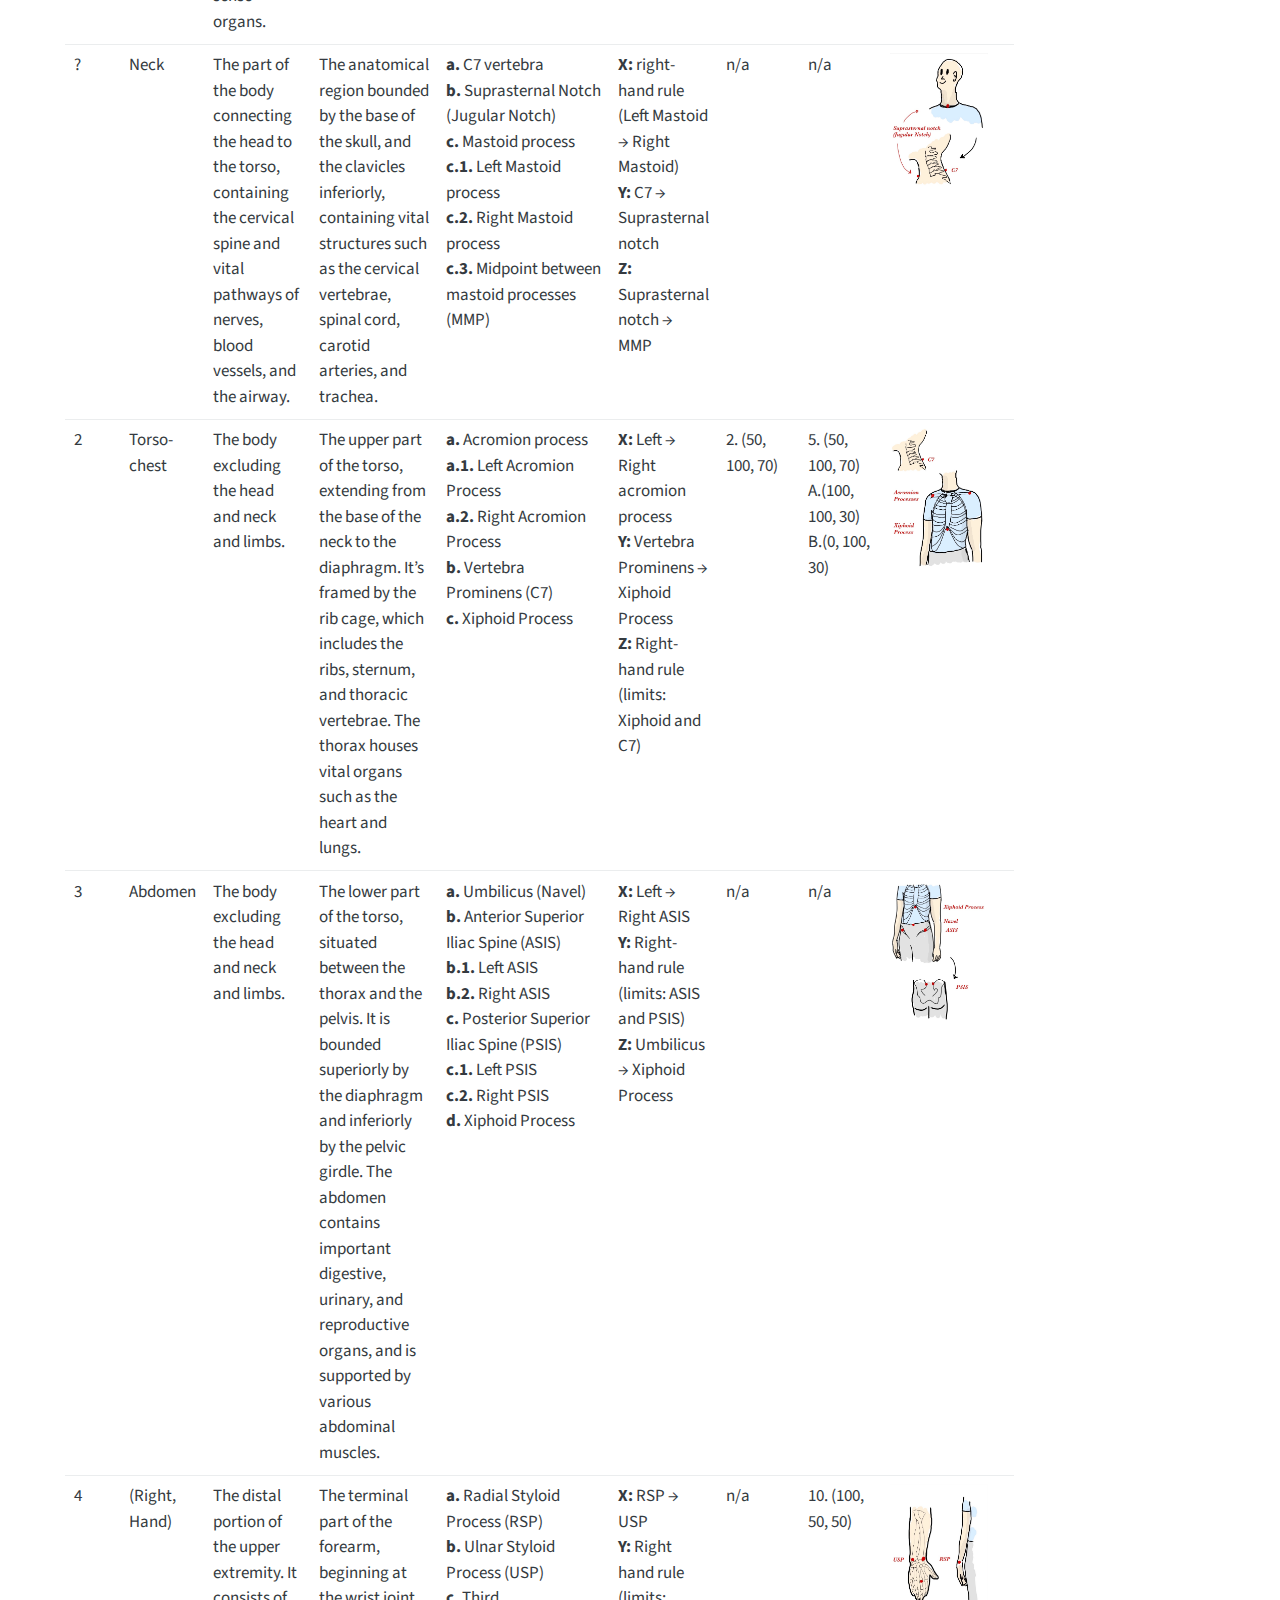
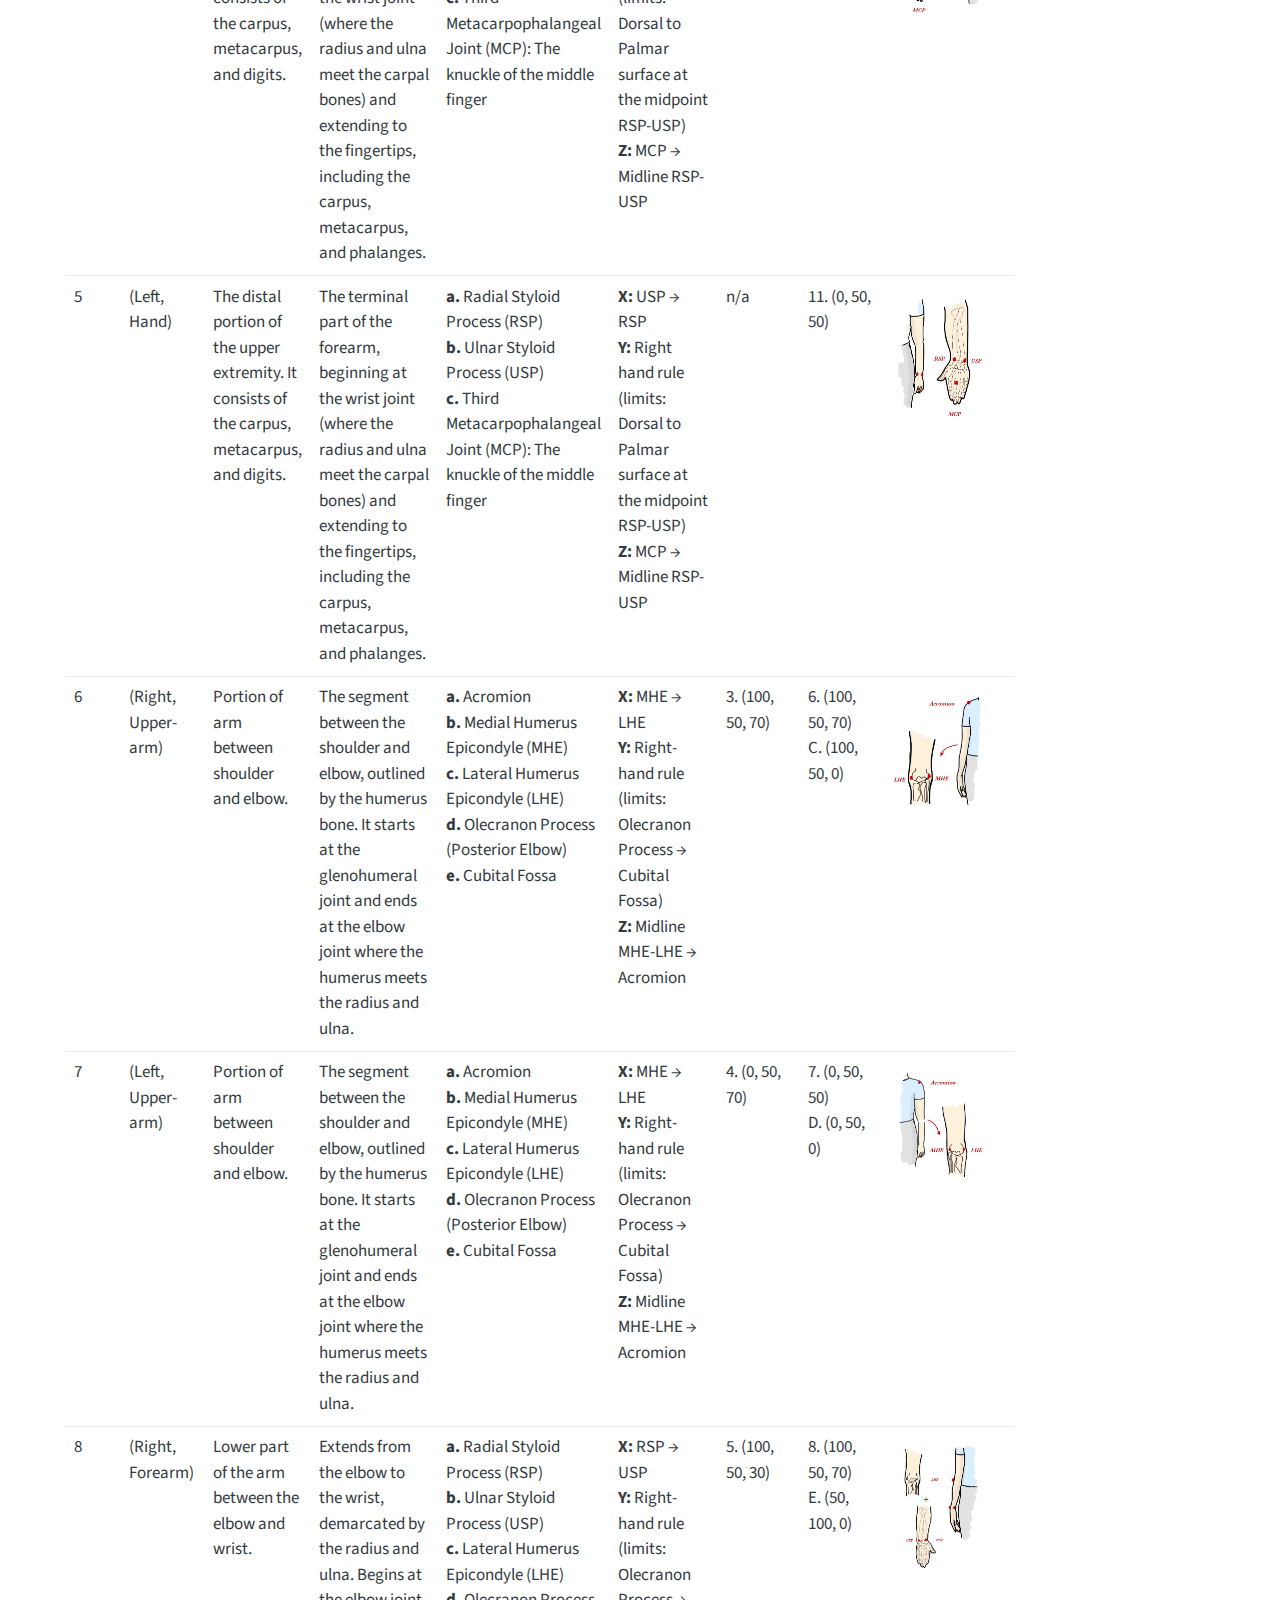
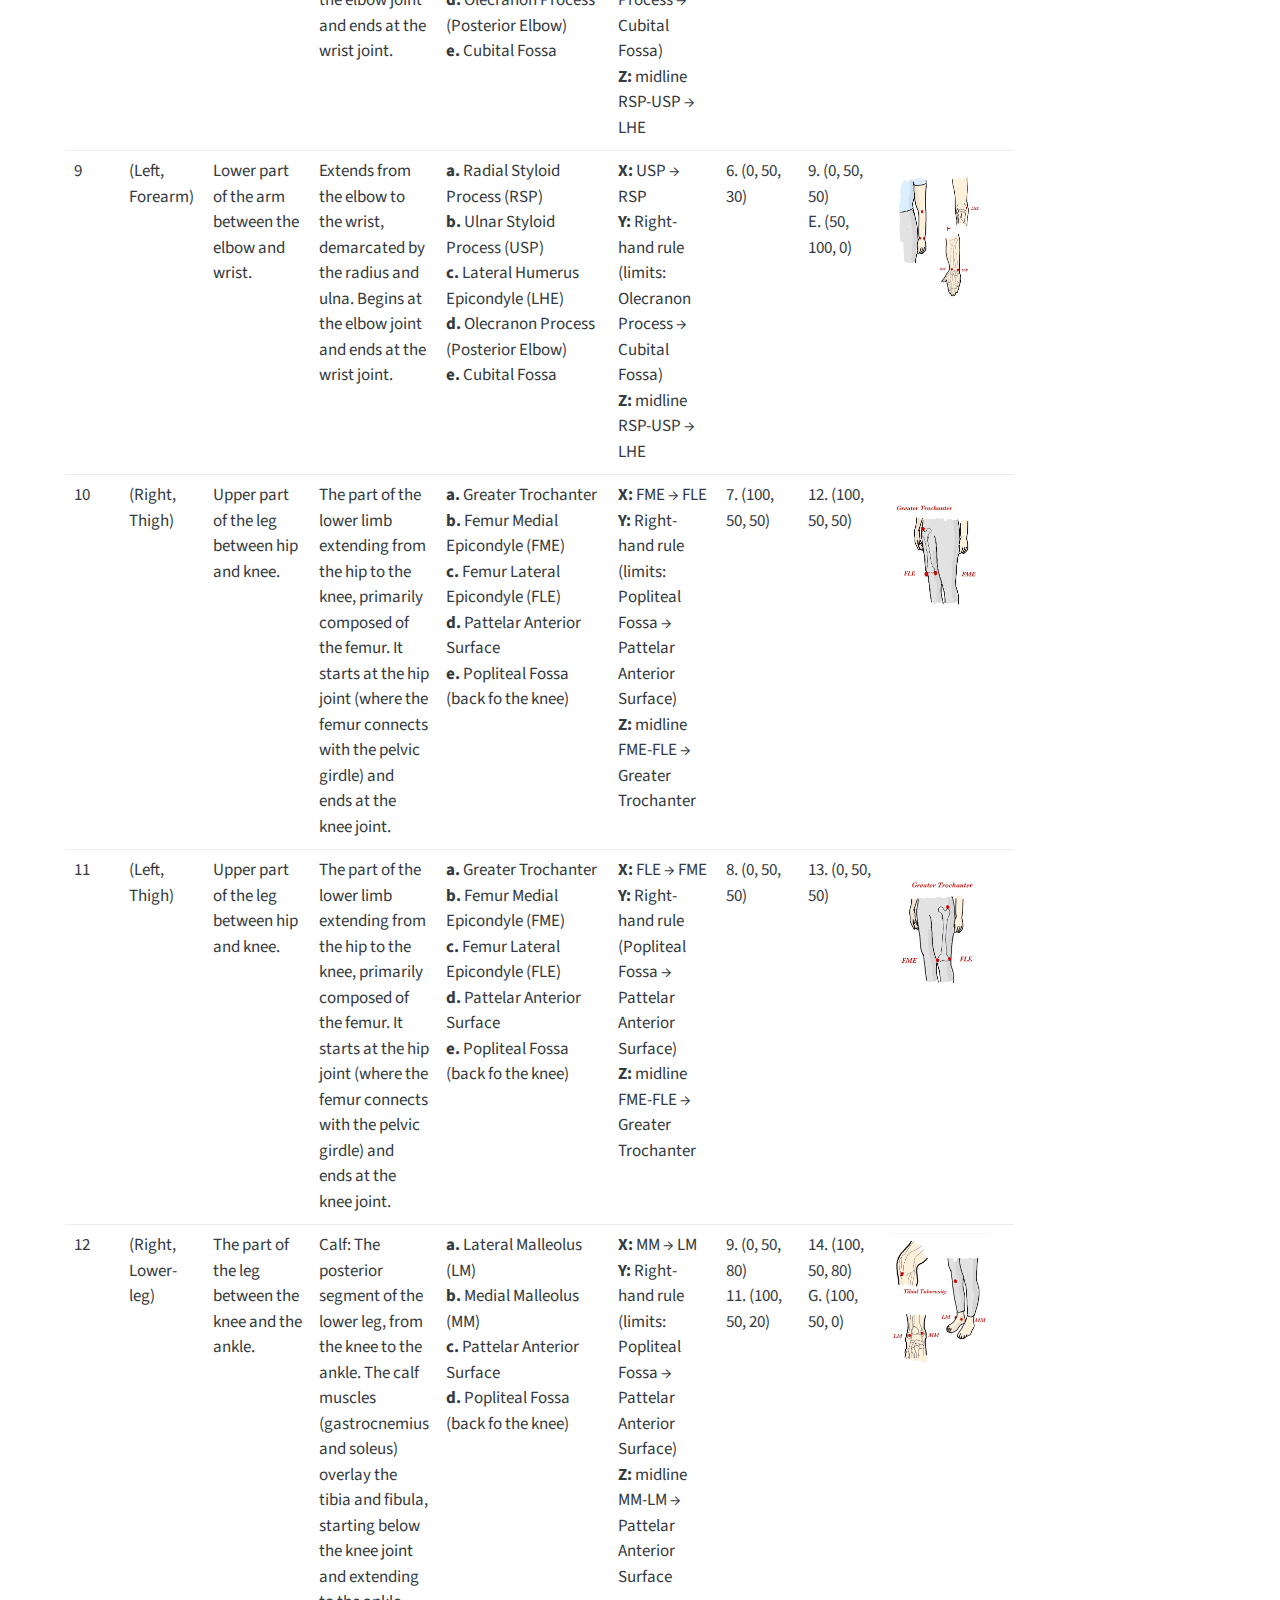
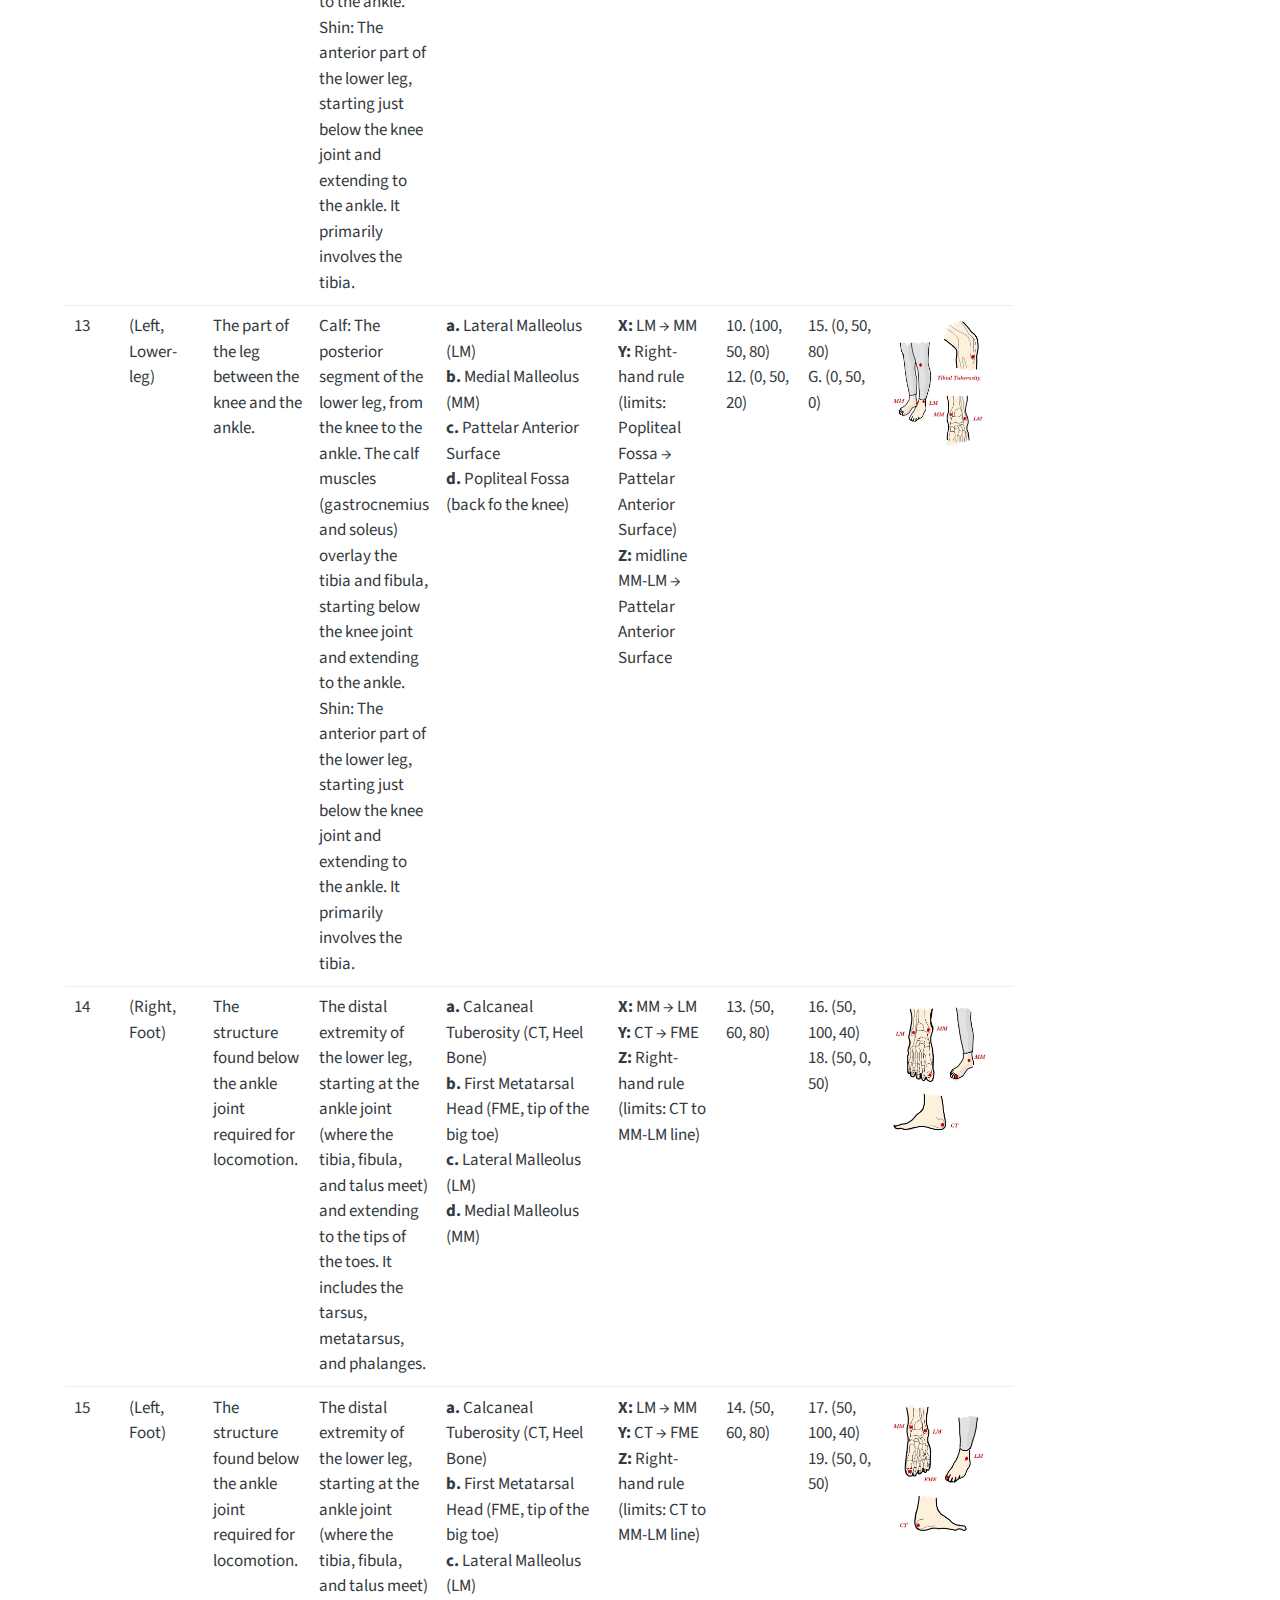
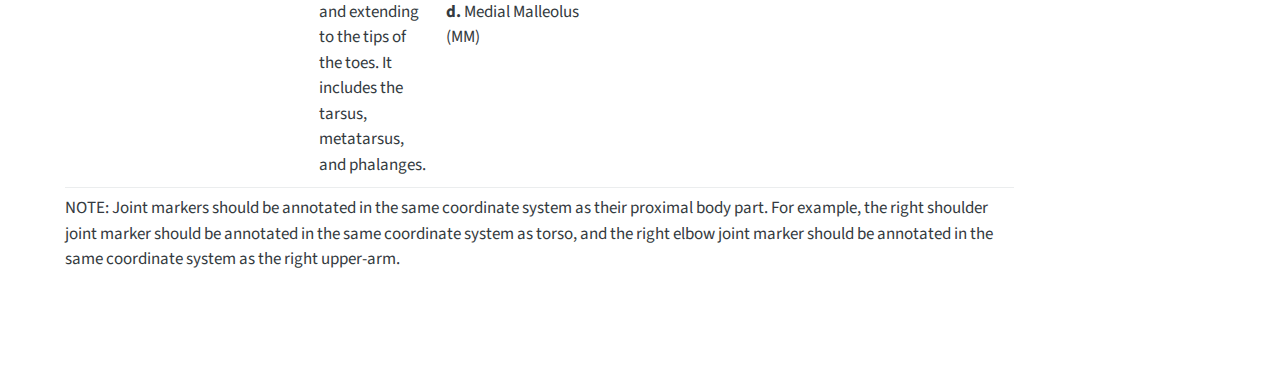
==== commit b5bfd51f: "Built site for gh-pages" ====
--- a/anatomical_table.html
+++ b/anatomical_table.html
@@ -168,8 +168,8 @@
 <td>Head</td>
 <td>The upper part of the human body, or the front or upper part of the body of an animal, typically separated from the rest of the body by a neck, and containing the brain, mouth, and sense organs.</td>
 <td>The structure superior to the neck, encasing the brain, eyes, ears, nose, and mouth. It is demarcated by the skull, which separates the head from the neck at the base of the skull.</td>
-<td>Nasion<br>Inion<br>Helix-Tragus Junction (HJ)<br>LHJ<br>RHJ<br>Vertex<br>Midpoint between mastoid processes (MMP)</td>
-<td>X: Left ear → right ear<br>Y: Inion → Nasion<br>Z: Right-hand rule (limits: MMP and Vertex)</td>
+<td><strong>a.</strong> Nasion<br><strong>b.</strong> Inion<br><strong>c.</strong> Helix-Tragus Junction (HJ)<br><strong>c.1.</strong> LHJ<br> <strong>c.2.</strong> RHJ<br><strong>d.</strong> Vertex<br><strong>e.</strong> Mastoid process<br><strong>e.1.</strong> Left Mastoid process<br><strong>e.2.</strong> Right Mastoid process<br><strong>e.3.</strong> Midpoint between mastoid processes (MMP)</td>
+<td><strong>X:</strong> Left ear → right ear<br><strong>Y:</strong> Inion → Nasion<br><strong>Z:</strong> Right-hand rule (limits: MMP and Vertex)</td>
 <td>1. (50, 0, 50)</td>
 <td>1. (100, 100, 80)<br>2. (0, 100, 80)<br>3. (100, 10, 80)<br>4. (0, 10, 80)</td>
 <td><img src="pics/ilustrations/1_head.jpeg" class="img-fluid" alt="Head"></td>
@@ -180,8 +180,8 @@
 <td>Neck</td>
 <td>The part of the body connecting the head to the torso, containing the cervical spine and vital pathways of nerves, blood vessels, and the airway.</td>
 <td>The anatomical region bounded by the base of the skull, and the clavicles inferiorly, containing vital structures such as the cervical vertebrae, spinal cord, carotid arteries, and trachea.</td>
-<td>Midpoint between mastoid processes<br>C7 vertebra<br>Suprasternal Notch (Jugular Notch)</td>
-<td>X: right-hand rule (limits?)<br>Y: C7 → Suprasternal notch<br>Z: Suprasternal notch → Mastoid midpoint</td>
+<td><strong>a.</strong> C7 vertebra<br> <strong>b.</strong> Suprasternal Notch (Jugular Notch)<br><strong>c.</strong> Mastoid process<br> <strong>c.1.</strong> Left Mastoid process<br><strong>c.2.</strong> Right Mastoid process<br><strong>c.3.</strong> Midpoint between mastoid processes (MMP)<br></td>
+<td><strong>X:</strong> right-hand rule (Left Mastoid → Right Mastoid)<br><strong>Y:</strong> C7 → Suprasternal notch<br><strong>Z:</strong> Suprasternal notch → MMP</td>
 <td>n/a</td>
 <td>n/a</td>
 <td><img src="pics/ilustrations/neck.jpeg" class="img-fluid" alt="Neck"></td>
@@ -192,8 +192,8 @@
 <td>Torso-chest</td>
 <td>The body excluding the head and neck and limbs.</td>
 <td>The upper part of the torso, extending from the base of the neck to the diaphragm. It’s framed by the rib cage, which includes the ribs, sternum, and thoracic vertebrae. The thorax houses vital organs such as the heart and lungs.</td>
-<td>Acromion processes<br>Vertebra Prominens (C7)<br>Xiphoid Process</td>
-<td>X: Left → Right acromion process<br>Y: Vertebra Prominens → Xiphoid Process<br>Z: Right-hand rule (limits: Xiphoid and C7)</td>
+<td><strong>a.</strong> Acromion process<br><strong>a.1.</strong> Left Acromion Process<br><strong>a.2.</strong> Right Acromion Process<br><strong>b.</strong> Vertebra Prominens (C7)<br><strong>c.</strong> Xiphoid Process</td>
+<td><strong>X:</strong> Left → Right acromion process<br><strong>Y:</strong> Vertebra Prominens → Xiphoid Process<br><strong>Z:</strong> Right-hand rule (limits: Xiphoid and C7)</td>
 <td>2. (50, 100, 70)</td>
 <td>5. (50, 100, 70)<br>A.(100, 100, 30) <br>B.(0, 100, 30)</td>
 <td><img src="pics/ilustrations/2_torso-chest.jpeg" class="img-fluid" alt="Torso"></td>
@@ -204,8 +204,8 @@
 <td>Abdomen</td>
 <td>The body excluding the head and neck and limbs.</td>
 <td>The lower part of the torso, situated between the thorax and the pelvis. It is bounded superiorly by the diaphragm and inferiorly by the pelvic girdle. The abdomen contains important digestive, urinary, and reproductive organs, and is supported by various abdominal muscles.</td>
-<td>1. Umbilicus (Navel)<br>2. Anterior Superior Iliac Spine (ASIS)<br>3. Posterior Superior Iliac Spine (PSIS)<br>4. Xiphoid Process</td>
-<td>X: Left → Right ASIS<br>Y: Right-hand rule (limits: ASIS and PSIS)<br>Z: Umbilicus → Xiphoid Process</td>
+<td><strong>a.</strong> Umbilicus (Navel)<br><strong>b.</strong> Anterior Superior Iliac Spine (ASIS)<br><strong>b.1.</strong> Left ASIS<br> <strong>b.2.</strong> Right ASIS<br> <strong>c.</strong> Posterior Superior Iliac Spine (PSIS)<br> <strong>c.1.</strong> Left PSIS<br> <strong>c.2.</strong> Right PSIS<br> <strong>d.</strong> Xiphoid Process</td>
+<td><strong>X:</strong> Left → Right ASIS<br><strong>Y:</strong> Right-hand rule (limits: ASIS and PSIS)<br><strong>Z:</strong> Umbilicus → Xiphoid Process</td>
 <td>n/a</td>
 <td>n/a</td>
 <td><img src="pics/ilustrations/3_abdomen.jpeg" class="img-fluid" alt="Abdomen"></td>
@@ -216,8 +216,8 @@
 <td>(Right, Hand)</td>
 <td>The distal portion of the upper extremity. It consists of the carpus, metacarpus, and digits.</td>
 <td>The terminal part of the forearm, beginning at the wrist joint (where the radius and ulna meet the carpal bones) and extending to the fingertips, including the carpus, metacarpus, and phalanges.</td>
-<td>Radial Styloid Process (RSP)<br>Ulnar Styloid Process (USP)<br>Third Metacarpophalangeal Joint (MCP): The knuckle of the middle finger</td>
-<td>X: RSP → USP<br>Y: Right hand rule (limits: ?)<br>Z: MCP → Midline RSP-USP</td>
+<td><strong>a.</strong> Radial Styloid Process (RSP)<br> <strong>b.</strong> Ulnar Styloid Process (USP)<br> <strong>c.</strong> Third Metacarpophalangeal Joint (MCP): The knuckle of the middle finger</td>
+<td><strong>X:</strong> RSP → USP<br><strong>Y:</strong> Right hand rule (limits: Dorsal to Palmar surface at the midpoint RSP-USP)<br><strong>Z:</strong> MCP → Midline RSP-USP</td>
 <td>n/a</td>
 <td>10. (100, 50, 50)</td>
 <td><img src="pics/ilustrations/4_right_hand.jpeg" class="img-fluid" alt="Right Hand"></td>
@@ -228,8 +228,8 @@
 <td>(Left, Hand)</td>
 <td>The distal portion of the upper extremity. It consists of the carpus, metacarpus, and digits.</td>
 <td>The terminal part of the forearm, beginning at the wrist joint (where the radius and ulna meet the carpal bones) and extending to the fingertips, including the carpus, metacarpus, and phalanges.</td>
-<td>Radial Styloid Process (RSP)<br>Ulnar Styloid Process (USP)<br>Third Metacarpophalangeal Joint (MCP): The knuckle of the middle finger</td>
-<td>X: USP → RSP<br>Y: Right hand rule (limits: wrist depth, from dorsal to palmar surface at the midpoint RSP-USP?)<br>Z: MCP → Midline RSP-USP</td>
+<td><strong>a.</strong> Radial Styloid Process (RSP)<br> <strong>b.</strong> Ulnar Styloid Process (USP)<br> <strong>c.</strong> Third Metacarpophalangeal Joint (MCP): The knuckle of the middle finger</td>
+<td><strong>X:</strong> USP → RSP<br><strong>Y:</strong> Right hand rule (limits: Dorsal to Palmar surface at the midpoint RSP-USP)<br><strong>Z:</strong> MCP → Midline RSP-USP</td>
 <td>n/a</td>
 <td>11. (0, 50, 50)</td>
 <td><img src="pics/ilustrations/5_left_hand.jpeg" class="img-fluid" alt="Left Hand"></td>
@@ -240,8 +240,8 @@
 <td>(Right, Upper-arm)</td>
 <td>Portion of arm between shoulder and elbow.</td>
 <td>The segment between the shoulder and elbow, outlined by the humerus bone. It starts at the glenohumeral joint and ends at the elbow joint where the humerus meets the radius and ulna.</td>
-<td>Acromion<br>Medial Humerus Epicondyle (MHE)<br>Lateral Humerus Epicondyle (LHE)</td>
-<td>X: MHE → LHE<br>Y: Right-hand rule (limits: most prominent point of the olecranon process at the back of the elbow (posteriorly) to the least prominent point of the cubital fossa (anteriorly))<br>Z: Perpendicular line from MHE-LHE → Acromion</td>
+<td><strong>a.</strong> Acromion<br> <strong>b.</strong> Medial Humerus Epicondyle (MHE)<br> <strong>c.</strong> Lateral Humerus Epicondyle (LHE)<br> <strong>d.</strong> Olecranon Process (Posterior Elbow)<br> <strong>e.</strong> Cubital Fossa</td>
+<td><strong>X:</strong> MHE → LHE<br><strong>Y:</strong> Right-hand rule (limits: Olecranon Process → Cubital Fossa)<br><strong>Z:</strong> Midline MHE-LHE → Acromion</td>
 <td>3. (100, 50, 70)</td>
 <td>6. (100, 50, 70) <br> C. (100, 50, 0)</td>
 <td><img src="pics/ilustrations/6_right_upper_arm.jpeg" class="img-fluid" alt="Right Upper-arm"></td>
@@ -252,8 +252,8 @@
 <td>(Left, Upper-arm)</td>
 <td>Portion of arm between shoulder and elbow.</td>
 <td>The segment between the shoulder and elbow, outlined by the humerus bone. It starts at the glenohumeral joint and ends at the elbow joint where the humerus meets the radius and ulna.</td>
-<td>Acromion<br>Medial Humerus Epicondyle (MHE)<br>Lateral Humerus Epicondyle (LHE)</td>
-<td>X: MHE → LHE<br>Y: Right-hand rule (limits: most prominent point of the olecranon process at the back of the elbow (posteriorly) to the least prominent point of the cubital fossa (anteriorly))<br>Z: Perpendicular line from MHE-LHE → Acromion</td>
+<td><strong>a.</strong> Acromion<br> <strong>b.</strong> Medial Humerus Epicondyle (MHE)<br> <strong>c.</strong> Lateral Humerus Epicondyle (LHE)<br> <strong>d.</strong> Olecranon Process (Posterior Elbow)<br> <strong>e.</strong> Cubital Fossa</td>
+<td><strong>X:</strong> MHE → LHE<br><strong>Y:</strong> Right-hand rule (limits: Olecranon Process → Cubital Fossa)<br><strong>Z:</strong> Midline MHE-LHE → Acromion</td>
 <td>4. (0, 50, 70)</td>
 <td>7. (0, 50, 50) <br> D. (0, 50, 0)</td>
 <td><img src="pics/ilustrations/7_left_upper_arm.jpeg" class="img-fluid" alt="Left Upper-arm"></td>
@@ -264,8 +264,8 @@
 <td>(Right, Forearm)</td>
 <td>Lower part of the arm between the elbow and wrist.</td>
 <td>Extends from the elbow to the wrist, demarcated by the radius and ulna. Begins at the elbow joint and ends at the wrist joint.</td>
-<td>Radial Styloid Process (RSP)<br>Ulnar Styloid Process (USP)<br>Lateral Humerus Epicondyle (LHE)</td>
-<td>X: RSP → USP<br>Y: Right-hand rule (limits: most prominent point of the olecranon process at the back of the elbow (posteriorly) to the least prominent point of the cubital fossa (anteriorly))<br>Z: perp of RSP-USP → LHE</td>
+<td><strong>a.</strong> Radial Styloid Process (RSP)<br> <strong>b.</strong> Ulnar Styloid Process (USP)<br> <strong>c.</strong> Lateral Humerus Epicondyle (LHE)<br> <strong>d.</strong> Olecranon Process (Posterior Elbow)<br> <strong>e.</strong> Cubital Fossa</td>
+<td><strong>X:</strong> RSP → USP<br><strong>Y:</strong> Right-hand rule (limits: Olecranon Process → Cubital Fossa)<br><strong>Z:</strong> midline RSP-USP → LHE</td>
 <td>5. (100, 50, 30)</td>
 <td>8. (100, 50, 70) <br> E. (50, 100, 0)</td>
 <td><img src="pics/ilustrations/8_right_forearm.jpeg" class="img-fluid" alt="Right Forearm"></td>
@@ -276,8 +276,8 @@
 <td>(Left, Forearm)</td>
 <td>Lower part of the arm between the elbow and wrist.</td>
 <td>Extends from the elbow to the wrist, demarcated by the radius and ulna. Begins at the elbow joint and ends at the wrist joint.</td>
-<td>Radial Styloid Process (RSP)<br>Ulnar Styloid Process (USP)<br>Lateral Humerus Epicondyle (LHE)</td>
-<td>X: USP → RSP<br>Y: Right-hand rule (limits: most prominent point of the olecranon process at the back of the elbow (posteriorly) to the least prominent point of the cubital fossa (anteriorly))<br>Z: perp of RSP-USP → LHE</td>
+<td><strong>a.</strong> Radial Styloid Process (RSP)<br> <strong>b.</strong> Ulnar Styloid Process (USP)<br> <strong>c.</strong> Lateral Humerus Epicondyle (LHE)<br> <strong>d.</strong> Olecranon Process (Posterior Elbow)<br> <strong>e.</strong> Cubital Fossa</td>
+<td><strong>X:</strong> USP → RSP<br><strong>Y:</strong> Right-hand rule (limits: Olecranon Process → Cubital Fossa)<br><strong>Z:</strong> midline RSP-USP → LHE</td>
 <td>6. (0, 50, 30)</td>
 <td>9. (0, 50, 50) <br> E. (50, 100, 0)</td>
 <td><img src="pics/ilustrations/9_left_forearm.jpeg" class="img-fluid" alt="Left Forearm"></td>
@@ -288,8 +288,8 @@
 <td>(Right, Thigh)</td>
 <td>Upper part of the leg between hip and knee.</td>
 <td>The part of the lower limb extending from the hip to the knee, primarily composed of the femur. It starts at the hip joint (where the femur connects with the pelvic girdle) and ends at the knee joint.</td>
-<td>Greater Trochanter<br>Femur Medial Epicondyle (FME)<br>Femur Lateral Epicondyle (FLE)</td>
-<td>X: FME → FLE<br>Y: Right-hand rule (limits: least prominent point of the popliteal fossa at the back of the knee joint (posteriorly) to the most prominent point of the patellar bone while standing (anteriorly))<br>Z: perp of FME-FLE → Greater Trochanter</td>
+<td><strong>a.</strong> Greater Trochanter<br> <strong>b.</strong> Femur Medial Epicondyle (FME)<br> <strong>c.</strong> Femur Lateral Epicondyle (FLE)<br> <strong>d.</strong> Pattelar Anterior Surface <br> <strong>e.</strong> Popliteal Fossa (back fo the knee)</td>
+<td><strong>X:</strong> FME → FLE<br><strong>Y:</strong> Right-hand rule (limits: Popliteal Fossa → Pattelar Anterior Surface)<br><strong>Z:</strong> midline FME-FLE → Greater Trochanter</td>
 <td>7. (100, 50, 50)</td>
 <td>12. (100, 50, 50)</td>
 <td><img src="pics/ilustrations/10_right_thigh.jpeg" class="img-fluid" alt="Right Thigh"></td>
@@ -300,8 +300,8 @@
 <td>(Left, Thigh)</td>
 <td>Upper part of the leg between hip and knee.</td>
 <td>The part of the lower limb extending from the hip to the knee, primarily composed of the femur. It starts at the hip joint (where the femur connects with the pelvic girdle) and ends at the knee joint.</td>
-<td>Greater Trochanter<br>Femur Medial Epicondyle (FME)<br>Femur Lateral Epicondyle (FLE)</td>
-<td>X: FLE → FME<br>Y: Right-hand rule (limits: least prominent point of the popliteal fossa at the back of the knee joint (posteriorly) to the most prominent point of the patellar bone while standing (anteriorly))<br>Z: perp of FME-FLE → Greater Trochanter</td>
+<td><strong>a.</strong> Greater Trochanter<br> <strong>b.</strong> Femur Medial Epicondyle (FME)<br> <strong>c.</strong> Femur Lateral Epicondyle (FLE)<br> <strong>d.</strong> Pattelar Anterior Surface <br> <strong>e.</strong> Popliteal Fossa (back fo the knee)</td>
+<td><strong>X:</strong> FLE → FME<br><strong>Y:</strong> Right-hand rule (Popliteal Fossa → Pattelar Anterior Surface)<br><strong>Z:</strong> midline FME-FLE → Greater Trochanter</td>
 <td>8. (0, 50, 50)</td>
 <td>13. (0, 50, 50)</td>
 <td><img src="pics/ilustrations/11_left_thigh.jpeg" class="img-fluid" alt="Left Thigh"></td>
@@ -312,8 +312,8 @@
 <td>(Right, Lower-leg)</td>
 <td>The part of the leg between the knee and the ankle.</td>
 <td>Calf: The posterior segment of the lower leg, from the knee to the ankle. The calf muscles (gastrocnemius and soleus) overlay the tibia and fibula, starting below the knee joint and extending to the ankle. Shin: The anterior part of the lower leg, starting just below the knee joint and extending to the ankle. It primarily involves the tibia.</td>
-<td>Lateral Malleolus (LM)<br>Medial Malleolus (MM)<br>Tibial Tuberosity</td>
-<td>X: MM → LM<br>Y: Right-hand rule (limits: least prominent point of the popliteal fossa at the back of the knee joint (posteriorly) to the most prominent point of the patellar bone while standing (anteriorly))<br>Z: perp of MM-LM → Tibial Tuberosity</td>
+<td><strong>a.</strong> Lateral Malleolus (LM)<br> <strong>b.</strong> Medial Malleolus (MM)<br><strong>c.</strong> Pattelar Anterior Surface <br> <strong>d.</strong> Popliteal Fossa (back fo the knee)</td>
+<td><strong>X:</strong> MM → LM<br><strong>Y:</strong> Right-hand rule (limits: Popliteal Fossa → Pattelar Anterior Surface)<br><strong>Z:</strong> midline MM-LM → Pattelar Anterior Surface</td>
 <td>9. (0, 50, 80) <br> 11. (100, 50, 20)</td>
 <td>14. (100, 50, 80)<br> G. (100, 50, 0)</td>
 <td><img src="pics/ilustrations/12_right_lower_leg.jpeg" class="img-fluid" alt="Right Lower-leg"></td>
@@ -324,8 +324,8 @@
 <td>(Left, Lower-leg)</td>
 <td>The part of the leg between the knee and the ankle.</td>
 <td>Calf: The posterior segment of the lower leg, from the knee to the ankle. The calf muscles (gastrocnemius and soleus) overlay the tibia and fibula, starting below the knee joint and extending to the ankle. Shin: The anterior part of the lower leg, starting just below the knee joint and extending to the ankle. It primarily involves the tibia.</td>
-<td>Lateral Malleolus (LM)<br>Medial Malleolus (MM)<br>Tibial Tuberosity</td>
-<td>X: LM → MM<br>Y: Right-hand rule (limits: least prominent point of the popliteal fossa at the back of the knee joint (posteriorly) to the most prominent point of the patellar bone while standing (anteriorly))<br>Z: perp of MM-LM → Tibial Tuberosity</td>
+<td><strong>a.</strong> Lateral Malleolus (LM)<br> <strong>b.</strong> Medial Malleolus (MM)<br><strong>c.</strong> Pattelar Anterior Surface <br> <strong>d.</strong> Popliteal Fossa (back fo the knee)</td>
+<td><strong>X:</strong> LM → MM<br><strong>Y:</strong> Right-hand rule (limits: Popliteal Fossa → Pattelar Anterior Surface)<br><strong>Z:</strong> midline MM-LM → Pattelar Anterior Surface</td>
 <td>10. (100, 50, 80) <br> 12. (0, 50, 20)</td>
 <td>15. (0, 50, 80)<br> G. (0, 50, 0)</td>
 <td><img src="pics/ilustrations/13_left_lower_leg.jpeg" class="img-fluid" alt="Left Lower-leg"></td>
@@ -336,8 +336,8 @@
 <td>(Right, Foot)</td>
 <td>The structure found below the ankle joint required for locomotion.</td>
 <td>The distal extremity of the lower leg, starting at the ankle joint (where the tibia, fibula, and talus meet) and extending to the tips of the toes. It includes the tarsus, metatarsus, and phalanges.</td>
-<td>Calcaneal Tuberosity (CT, Heel Bone)<br>First Metatarsal Head (FME, tip of the big toe)<br>Lateral Malleolus (LM)<br>Medial Malleolus (MM)</td>
-<td>X: MM → LM<br>Y: CT → FME<br>Z: Right-hand rule (limits: CT to MM-LM line)</td>
+<td><strong>a.</strong> Calcaneal Tuberosity (CT, Heel Bone)<br> <strong>b.</strong> First Metatarsal Head (FME, tip of the big toe)<br> <strong>c.</strong> Lateral Malleolus (LM)<br> <strong>d.</strong> Medial Malleolus (MM)</td>
+<td><strong>X:</strong> MM → LM<br><strong>Y:</strong> CT → FME<br><strong>Z:</strong> Right-hand rule (limits: CT to MM-LM line)</td>
 <td>13. (50, 60, 80)</td>
 <td>16. (50, 100, 40)<br>18. (50, 0, 50)</td>
 <td><img src="pics/ilustrations/14_right_foot.jpeg" class="img-fluid" alt="Right Foot"></td>
@@ -348,8 +348,8 @@
 <td>(Left, Foot)</td>
 <td>The structure found below the ankle joint required for locomotion.</td>
 <td>The distal extremity of the lower leg, starting at the ankle joint (where the tibia, fibula, and talus meet) and extending to the tips of the toes. It includes the tarsus, metatarsus, and phalanges.</td>
-<td>Calcaneal Tuberosity (CT, Heel Bone)<br>First Metatarsal Head (FME, tip of the big toe)<br>Lateral Malleolus (LM)<br>Medial Malleolus (MM)</td>
-<td>X: LM → MM<br>Y: CT → FME<br>Z: Right-hand rule (limits: CT to MM-LM line)</td>
+<td><strong>a.</strong> Calcaneal Tuberosity (CT, Heel Bone)<br> <strong>b.</strong> First Metatarsal Head (FME, tip of the big toe)<br> <strong>c.</strong> Lateral Malleolus (LM)<br> <strong>d.</strong> Medial Malleolus (MM)</td>
+<td><strong>X:</strong> LM → MM<br><strong>Y:</strong> CT → FME<br><strong>Z:</strong> Right-hand rule (limits: CT to MM-LM line)</td>
 <td>14. (50, 60, 80)</td>
 <td>17. (50, 100, 40)<br>19. (50, 0, 50)</td>
 <td><img src="pics/ilustrations/15_left_foot.jpeg" class="img-fluid" width="300" alt="Left Foot"></td>
@@ -455,7 +455,7 @@
   }
     var localhostRegex = new RegExp(/^(?:http|https):\/\/localhost\:?[0-9]*\//);
     var mailtoRegex = new RegExp(/^mailto:/);
-      var filterRegex = new RegExp("https:\/\/JuliusWelzel\.github\.io\/unified_sensor_placement_site\/");
+      var filterRegex = new RegExp("https:\/\/human-sensor-placement\.github\.io\/");
     var isInternal = (href) => {
         return filterRegex.test(href) || localhostRegex.test(href) || mailtoRegex.test(href);
     }
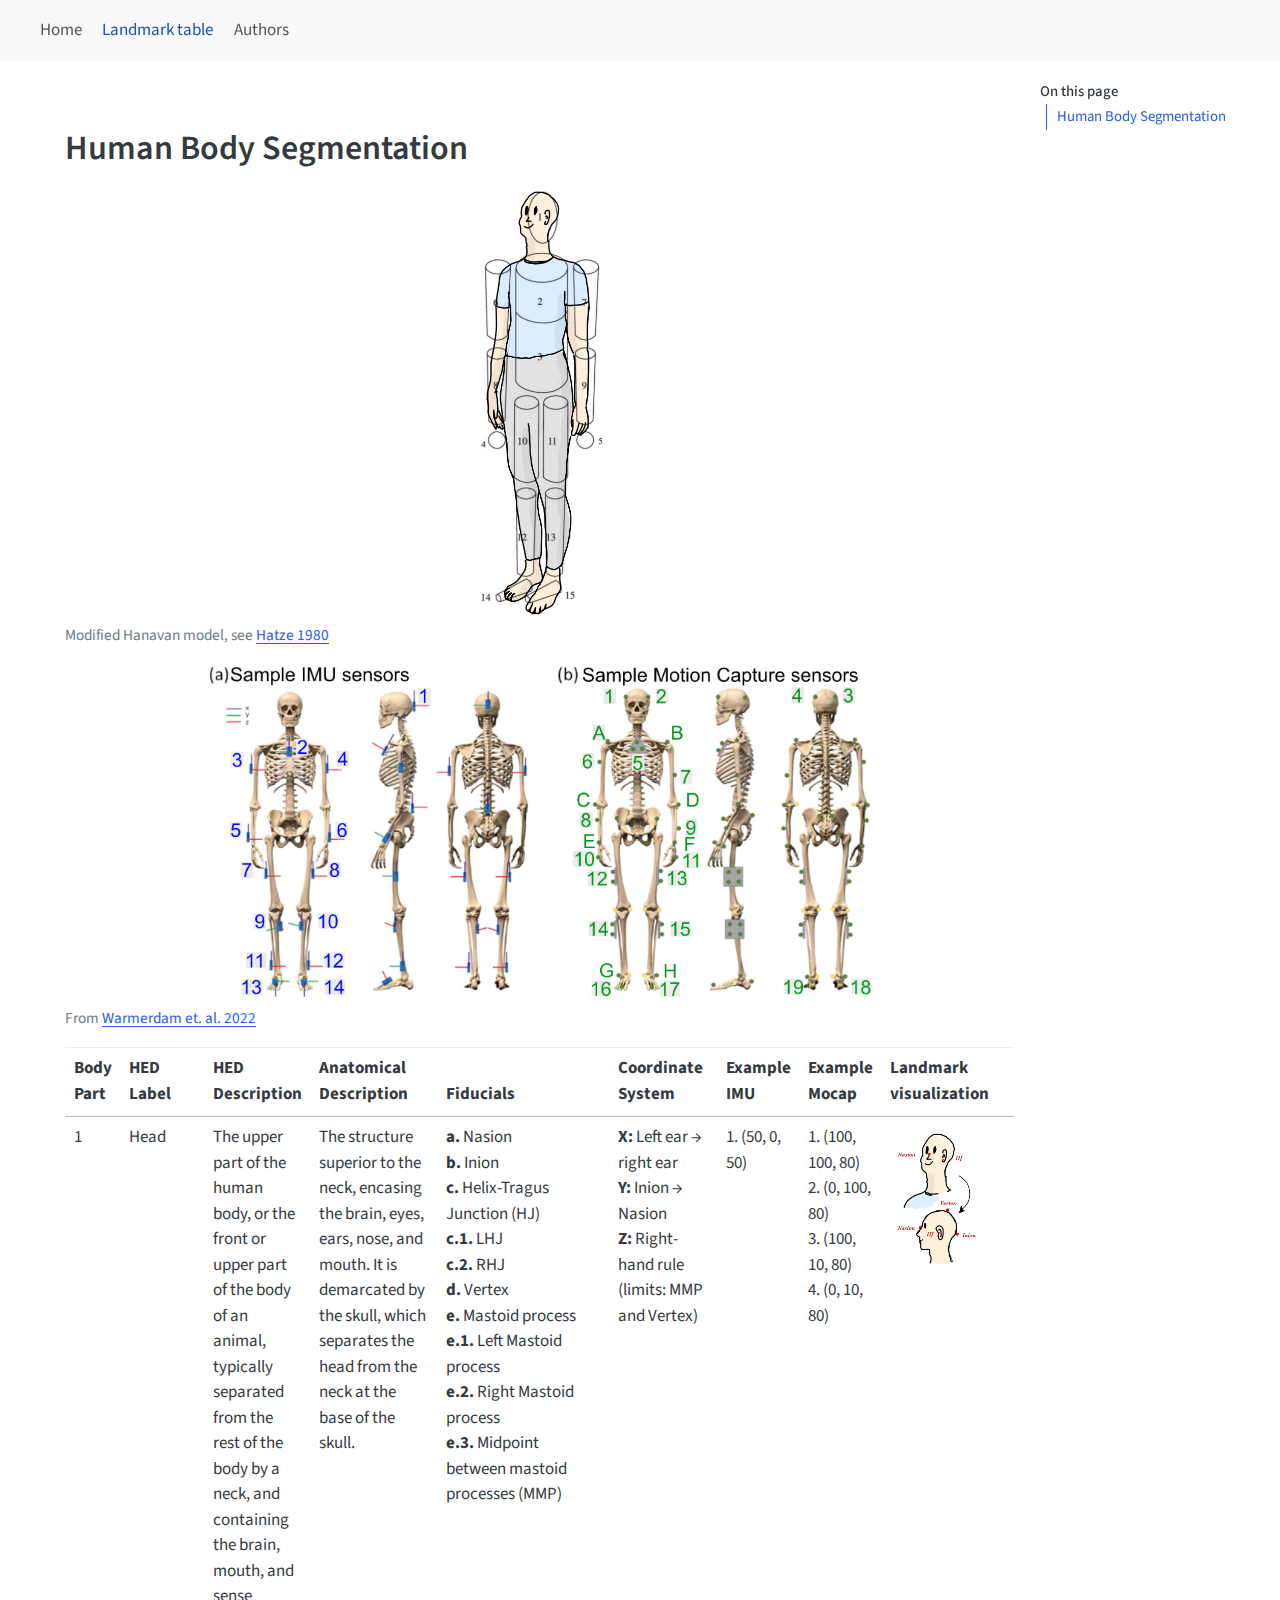
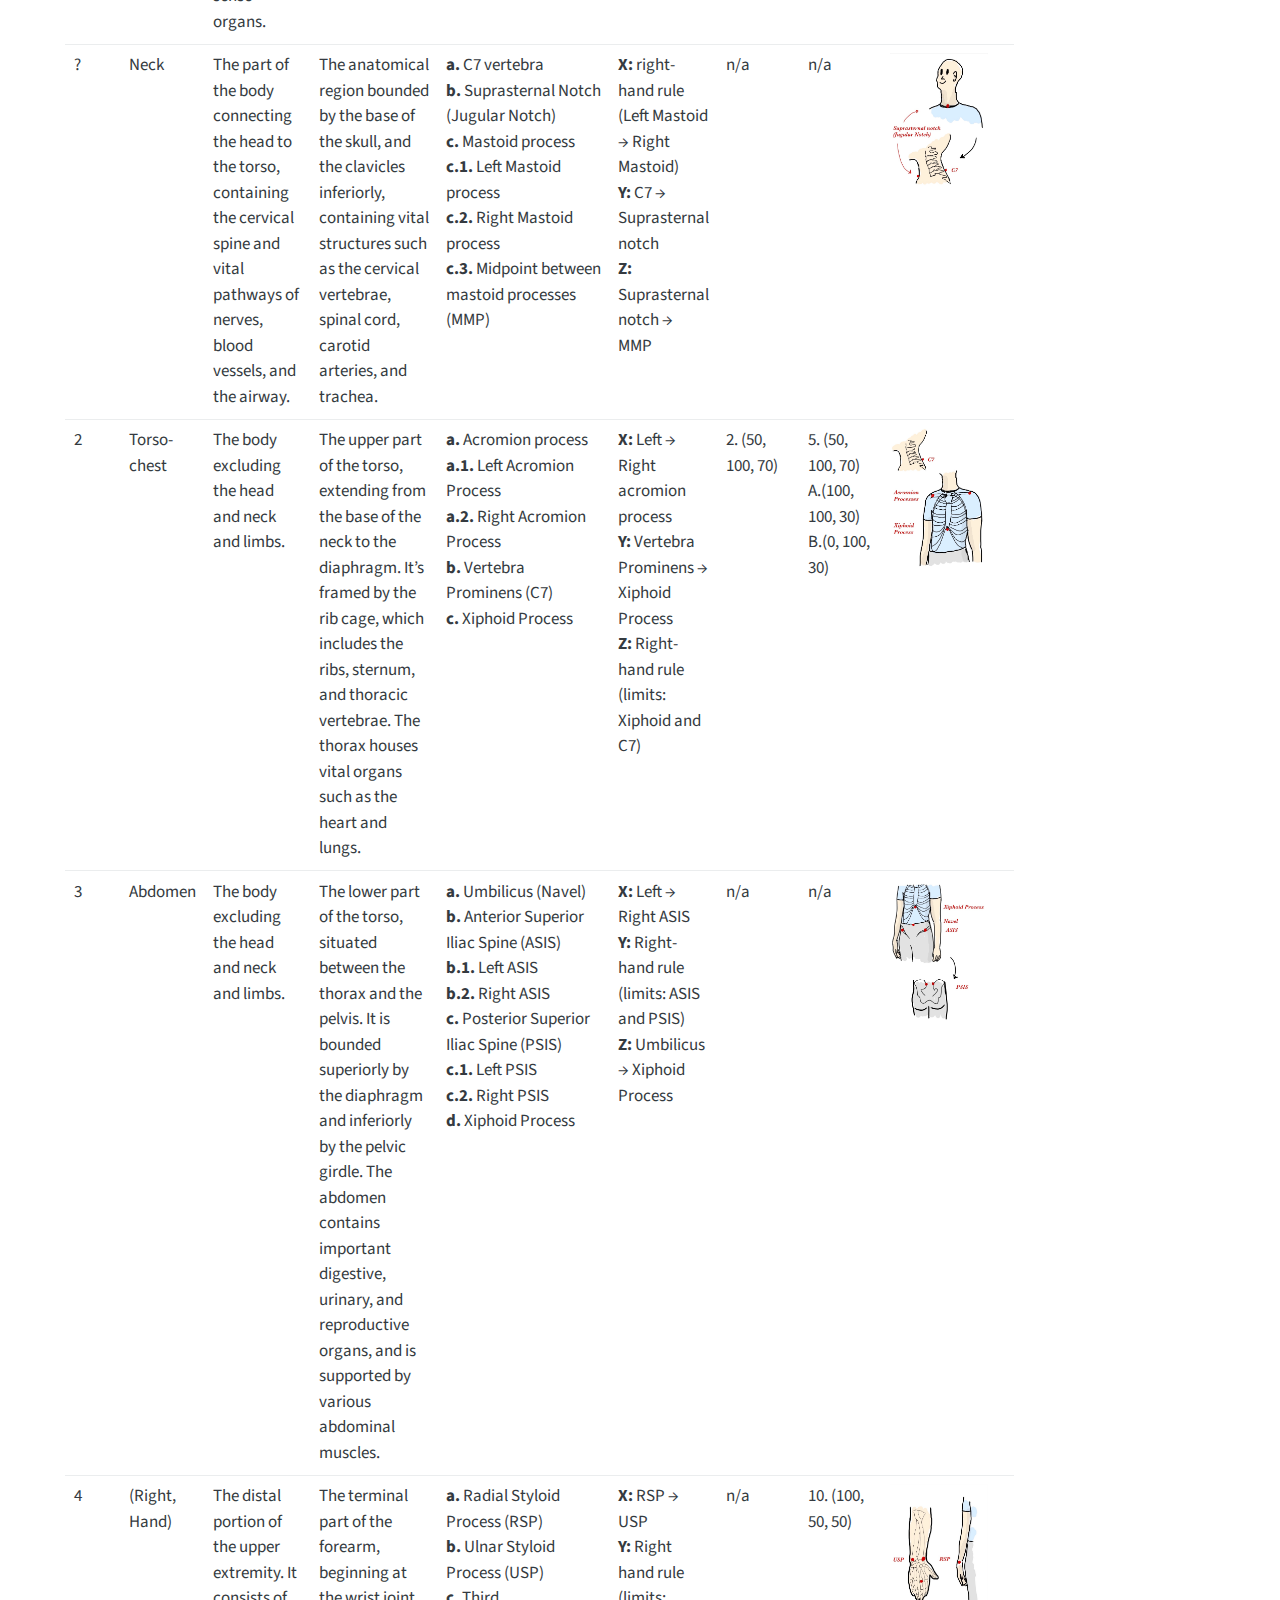
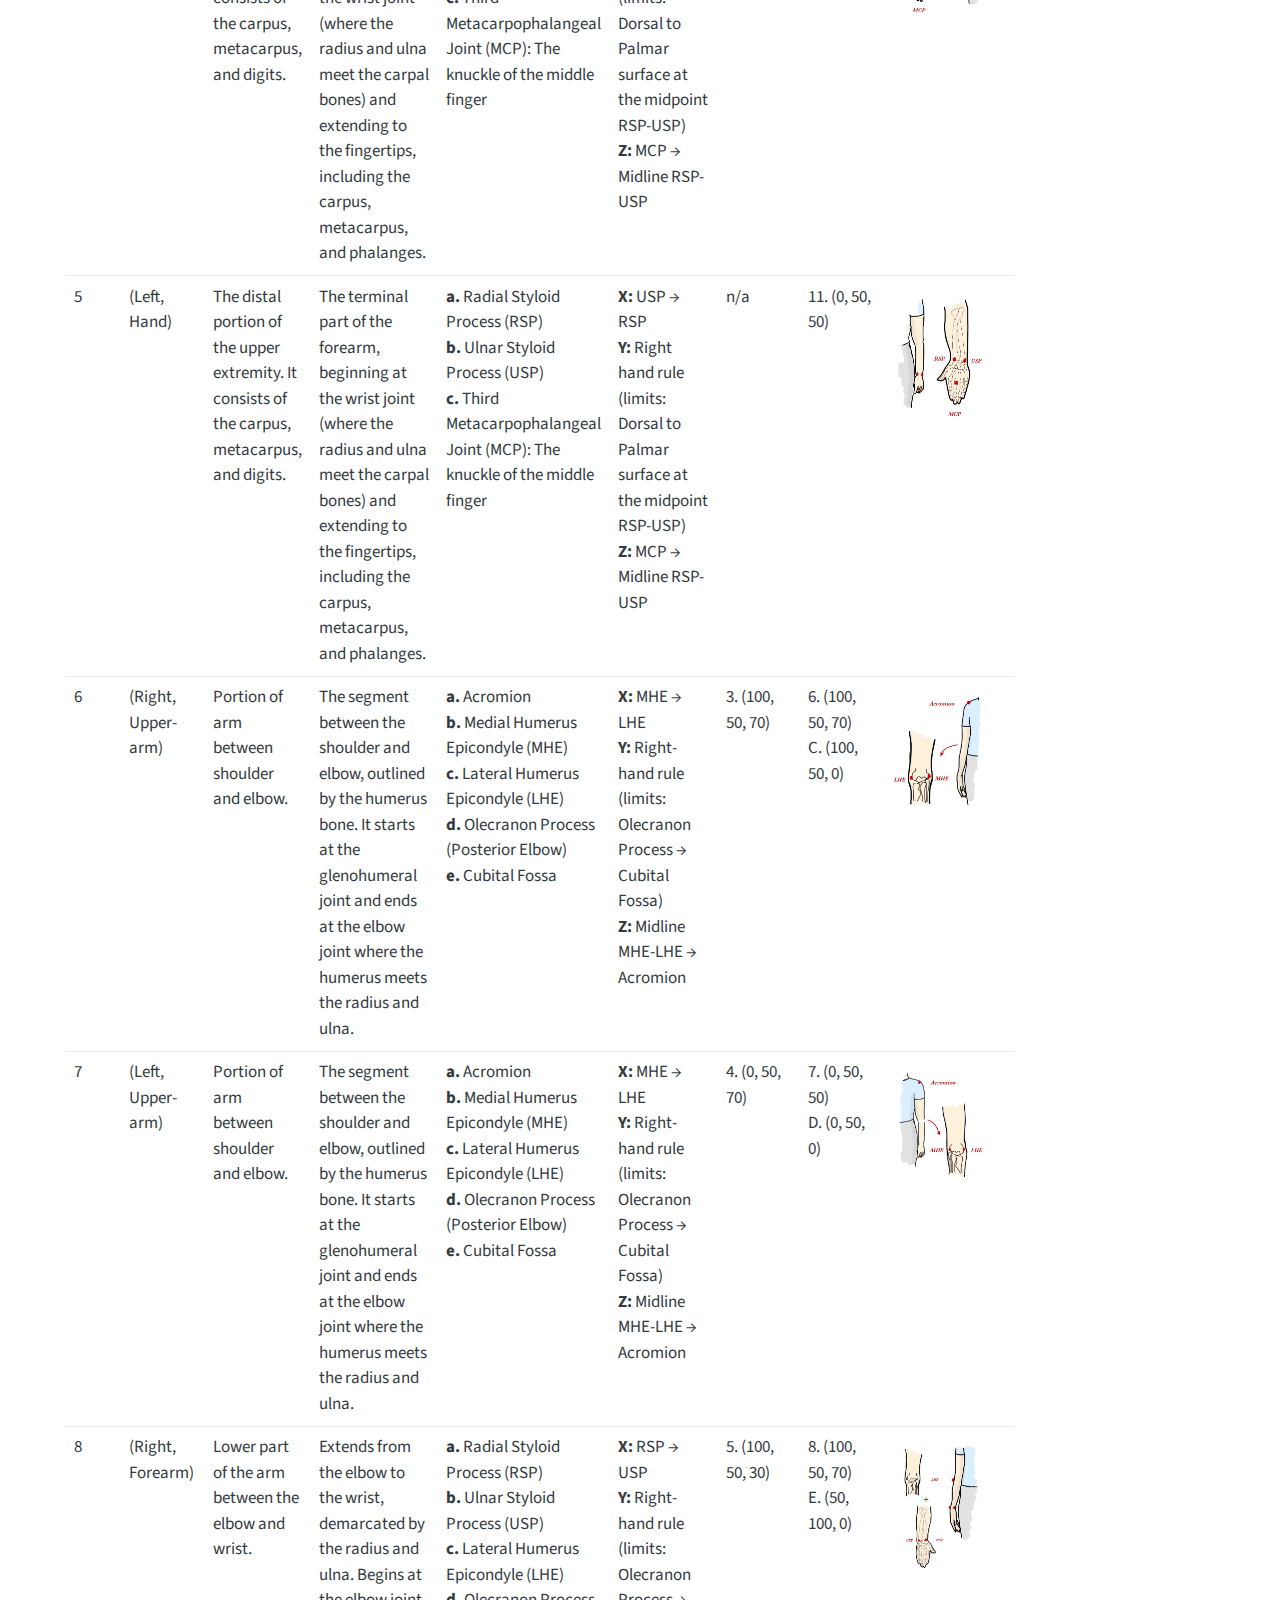
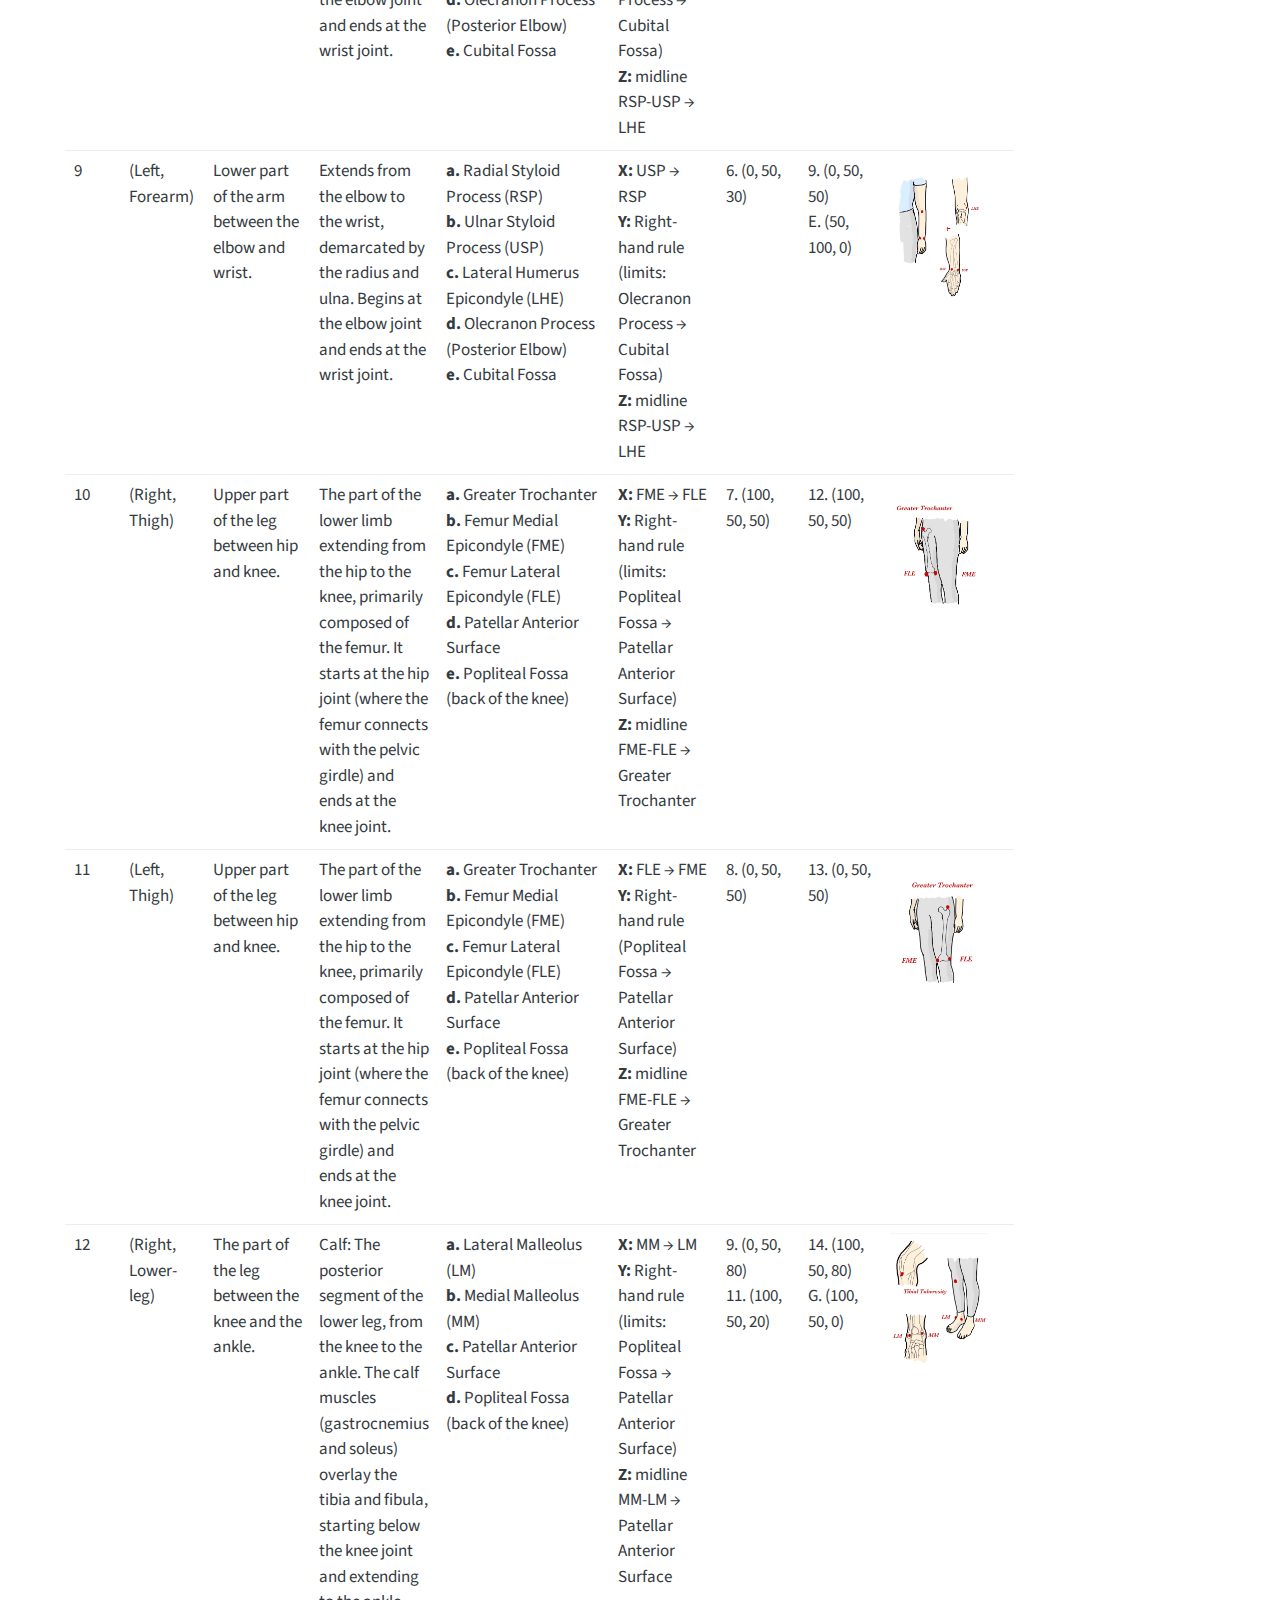
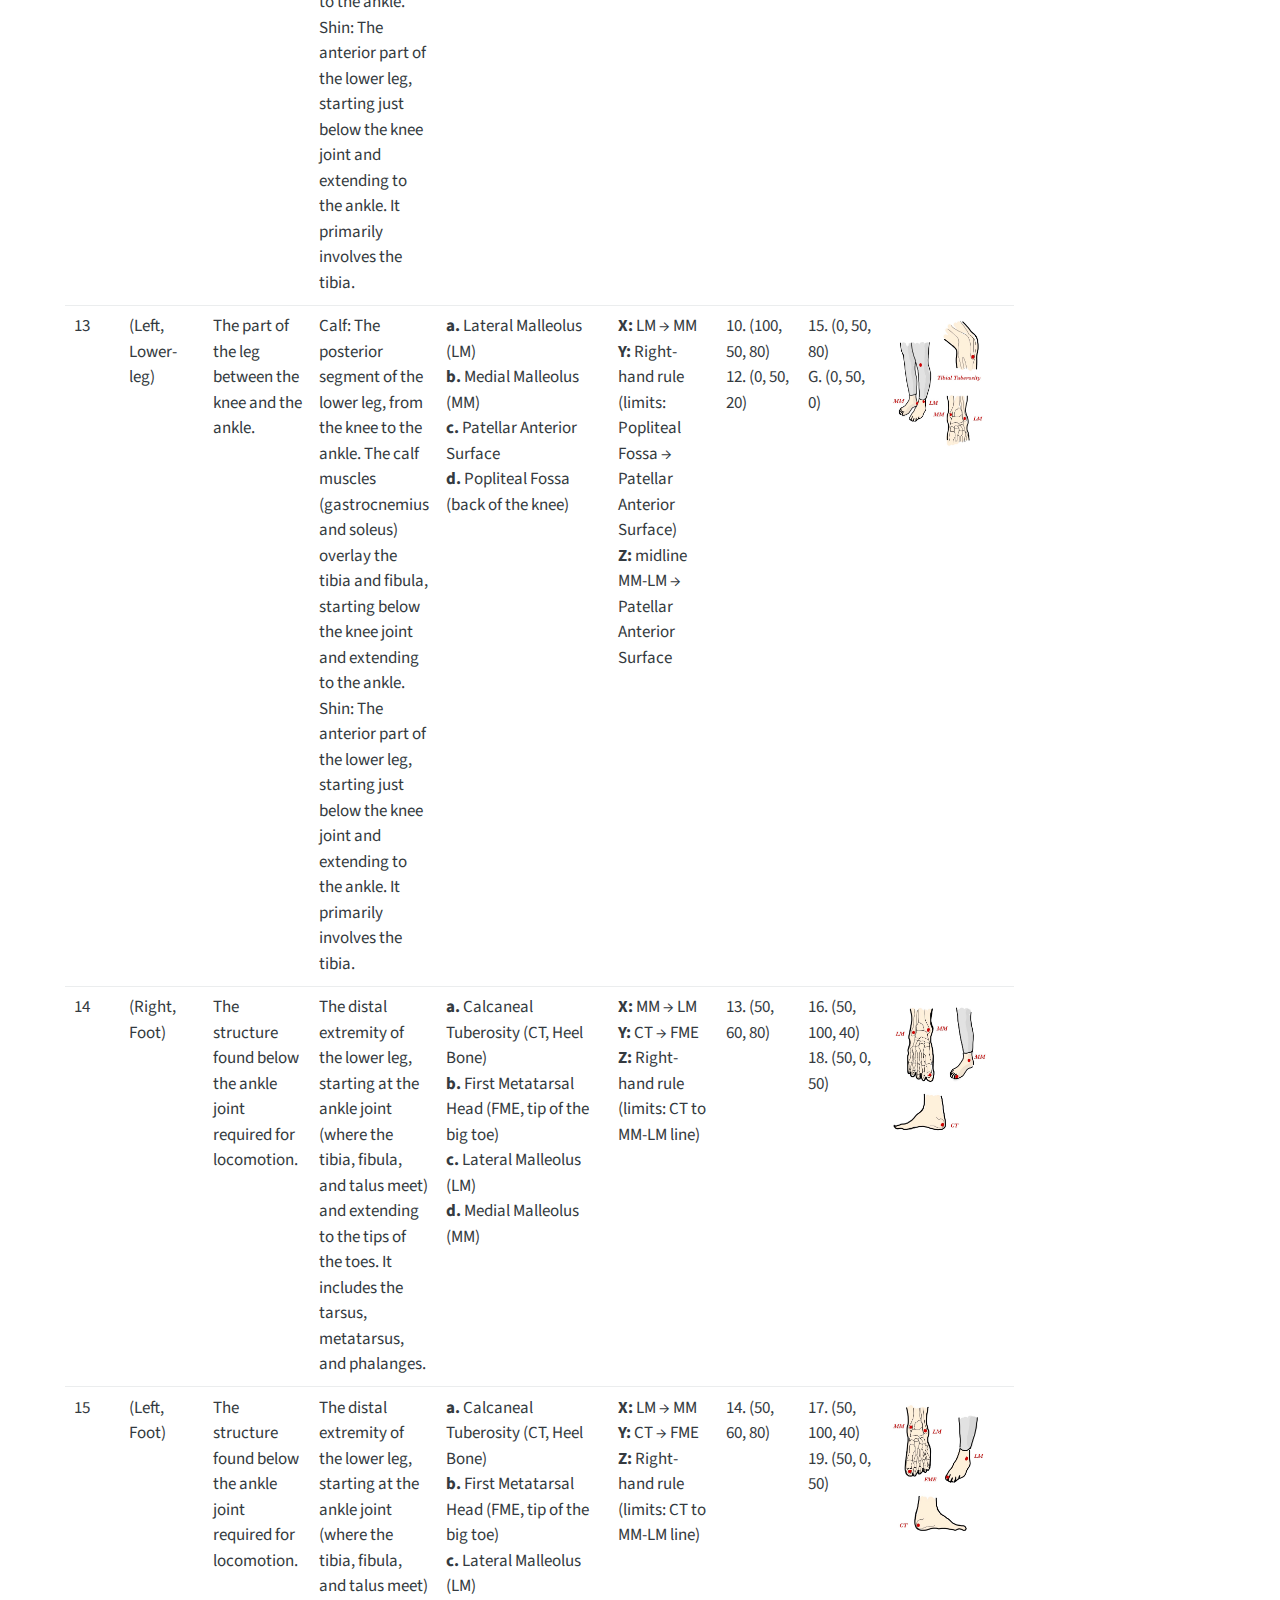
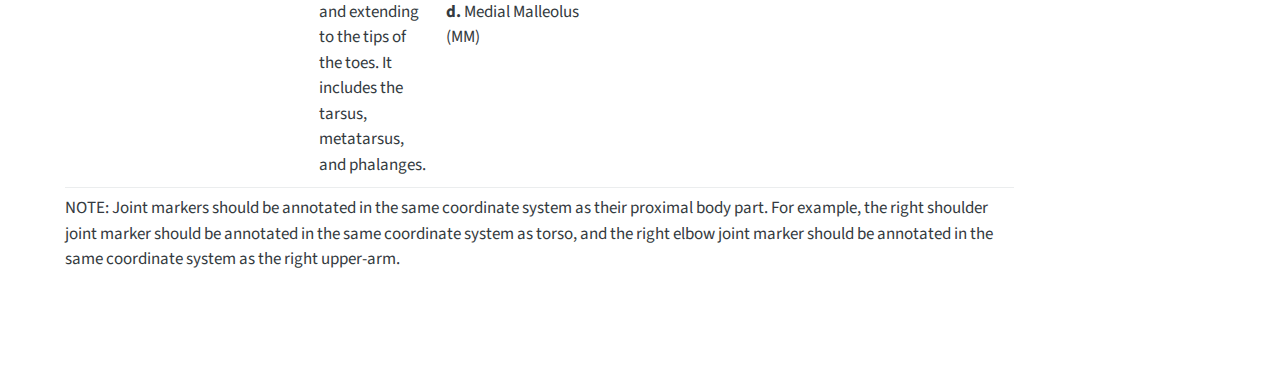
==== commit 1e2071a7: "Built site for gh-pages" ====
--- a/anatomical_table.html
+++ b/anatomical_table.html
@@ -288,8 +288,8 @@
 <td>(Right, Thigh)</td>
 <td>Upper part of the leg between hip and knee.</td>
 <td>The part of the lower limb extending from the hip to the knee, primarily composed of the femur. It starts at the hip joint (where the femur connects with the pelvic girdle) and ends at the knee joint.</td>
-<td><strong>a.</strong> Greater Trochanter<br> <strong>b.</strong> Femur Medial Epicondyle (FME)<br> <strong>c.</strong> Femur Lateral Epicondyle (FLE)<br> <strong>d.</strong> Pattelar Anterior Surface <br> <strong>e.</strong> Popliteal Fossa (back fo the knee)</td>
-<td><strong>X:</strong> FME → FLE<br><strong>Y:</strong> Right-hand rule (limits: Popliteal Fossa → Pattelar Anterior Surface)<br><strong>Z:</strong> midline FME-FLE → Greater Trochanter</td>
+<td><strong>a.</strong> Greater Trochanter<br> <strong>b.</strong> Femur Medial Epicondyle (FME)<br> <strong>c.</strong> Femur Lateral Epicondyle (FLE)<br> <strong>d.</strong> Patellar Anterior Surface <br> <strong>e.</strong> Popliteal Fossa (back of the knee)</td>
+<td><strong>X:</strong> FME → FLE<br><strong>Y:</strong> Right-hand rule (limits: Popliteal Fossa → Patellar Anterior Surface)<br><strong>Z:</strong> midline FME-FLE → Greater Trochanter</td>
 <td>7. (100, 50, 50)</td>
 <td>12. (100, 50, 50)</td>
 <td><img src="pics/ilustrations/10_right_thigh.jpeg" class="img-fluid" alt="Right Thigh"></td>
@@ -300,8 +300,8 @@
 <td>(Left, Thigh)</td>
 <td>Upper part of the leg between hip and knee.</td>
 <td>The part of the lower limb extending from the hip to the knee, primarily composed of the femur. It starts at the hip joint (where the femur connects with the pelvic girdle) and ends at the knee joint.</td>
-<td><strong>a.</strong> Greater Trochanter<br> <strong>b.</strong> Femur Medial Epicondyle (FME)<br> <strong>c.</strong> Femur Lateral Epicondyle (FLE)<br> <strong>d.</strong> Pattelar Anterior Surface <br> <strong>e.</strong> Popliteal Fossa (back fo the knee)</td>
-<td><strong>X:</strong> FLE → FME<br><strong>Y:</strong> Right-hand rule (Popliteal Fossa → Pattelar Anterior Surface)<br><strong>Z:</strong> midline FME-FLE → Greater Trochanter</td>
+<td><strong>a.</strong> Greater Trochanter<br> <strong>b.</strong> Femur Medial Epicondyle (FME)<br> <strong>c.</strong> Femur Lateral Epicondyle (FLE)<br> <strong>d.</strong> Patellar Anterior Surface <br> <strong>e.</strong> Popliteal Fossa (back of the knee)</td>
+<td><strong>X:</strong> FLE → FME<br><strong>Y:</strong> Right-hand rule (Popliteal Fossa → Patellar Anterior Surface)<br><strong>Z:</strong> midline FME-FLE → Greater Trochanter</td>
 <td>8. (0, 50, 50)</td>
 <td>13. (0, 50, 50)</td>
 <td><img src="pics/ilustrations/11_left_thigh.jpeg" class="img-fluid" alt="Left Thigh"></td>
@@ -312,8 +312,8 @@
 <td>(Right, Lower-leg)</td>
 <td>The part of the leg between the knee and the ankle.</td>
 <td>Calf: The posterior segment of the lower leg, from the knee to the ankle. The calf muscles (gastrocnemius and soleus) overlay the tibia and fibula, starting below the knee joint and extending to the ankle. Shin: The anterior part of the lower leg, starting just below the knee joint and extending to the ankle. It primarily involves the tibia.</td>
-<td><strong>a.</strong> Lateral Malleolus (LM)<br> <strong>b.</strong> Medial Malleolus (MM)<br><strong>c.</strong> Pattelar Anterior Surface <br> <strong>d.</strong> Popliteal Fossa (back fo the knee)</td>
-<td><strong>X:</strong> MM → LM<br><strong>Y:</strong> Right-hand rule (limits: Popliteal Fossa → Pattelar Anterior Surface)<br><strong>Z:</strong> midline MM-LM → Pattelar Anterior Surface</td>
+<td><strong>a.</strong> Lateral Malleolus (LM)<br> <strong>b.</strong> Medial Malleolus (MM)<br><strong>c.</strong> Patellar Anterior Surface <br> <strong>d.</strong> Popliteal Fossa (back of the knee)</td>
+<td><strong>X:</strong> MM → LM<br><strong>Y:</strong> Right-hand rule (limits: Popliteal Fossa → Patellar Anterior Surface)<br><strong>Z:</strong> midline MM-LM → Patellar Anterior Surface</td>
 <td>9. (0, 50, 80) <br> 11. (100, 50, 20)</td>
 <td>14. (100, 50, 80)<br> G. (100, 50, 0)</td>
 <td><img src="pics/ilustrations/12_right_lower_leg.jpeg" class="img-fluid" alt="Right Lower-leg"></td>
@@ -324,8 +324,8 @@
 <td>(Left, Lower-leg)</td>
 <td>The part of the leg between the knee and the ankle.</td>
 <td>Calf: The posterior segment of the lower leg, from the knee to the ankle. The calf muscles (gastrocnemius and soleus) overlay the tibia and fibula, starting below the knee joint and extending to the ankle. Shin: The anterior part of the lower leg, starting just below the knee joint and extending to the ankle. It primarily involves the tibia.</td>
-<td><strong>a.</strong> Lateral Malleolus (LM)<br> <strong>b.</strong> Medial Malleolus (MM)<br><strong>c.</strong> Pattelar Anterior Surface <br> <strong>d.</strong> Popliteal Fossa (back fo the knee)</td>
-<td><strong>X:</strong> LM → MM<br><strong>Y:</strong> Right-hand rule (limits: Popliteal Fossa → Pattelar Anterior Surface)<br><strong>Z:</strong> midline MM-LM → Pattelar Anterior Surface</td>
+<td><strong>a.</strong> Lateral Malleolus (LM)<br> <strong>b.</strong> Medial Malleolus (MM)<br><strong>c.</strong> Patellar Anterior Surface <br> <strong>d.</strong> Popliteal Fossa (back of the knee)</td>
+<td><strong>X:</strong> LM → MM<br><strong>Y:</strong> Right-hand rule (limits: Popliteal Fossa → Patellar Anterior Surface)<br><strong>Z:</strong> midline MM-LM → Patellar Anterior Surface</td>
 <td>10. (100, 50, 80) <br> 12. (0, 50, 20)</td>
 <td>15. (0, 50, 80)<br> G. (0, 50, 0)</td>
 <td><img src="pics/ilustrations/13_left_lower_leg.jpeg" class="img-fluid" alt="Left Lower-leg"></td>
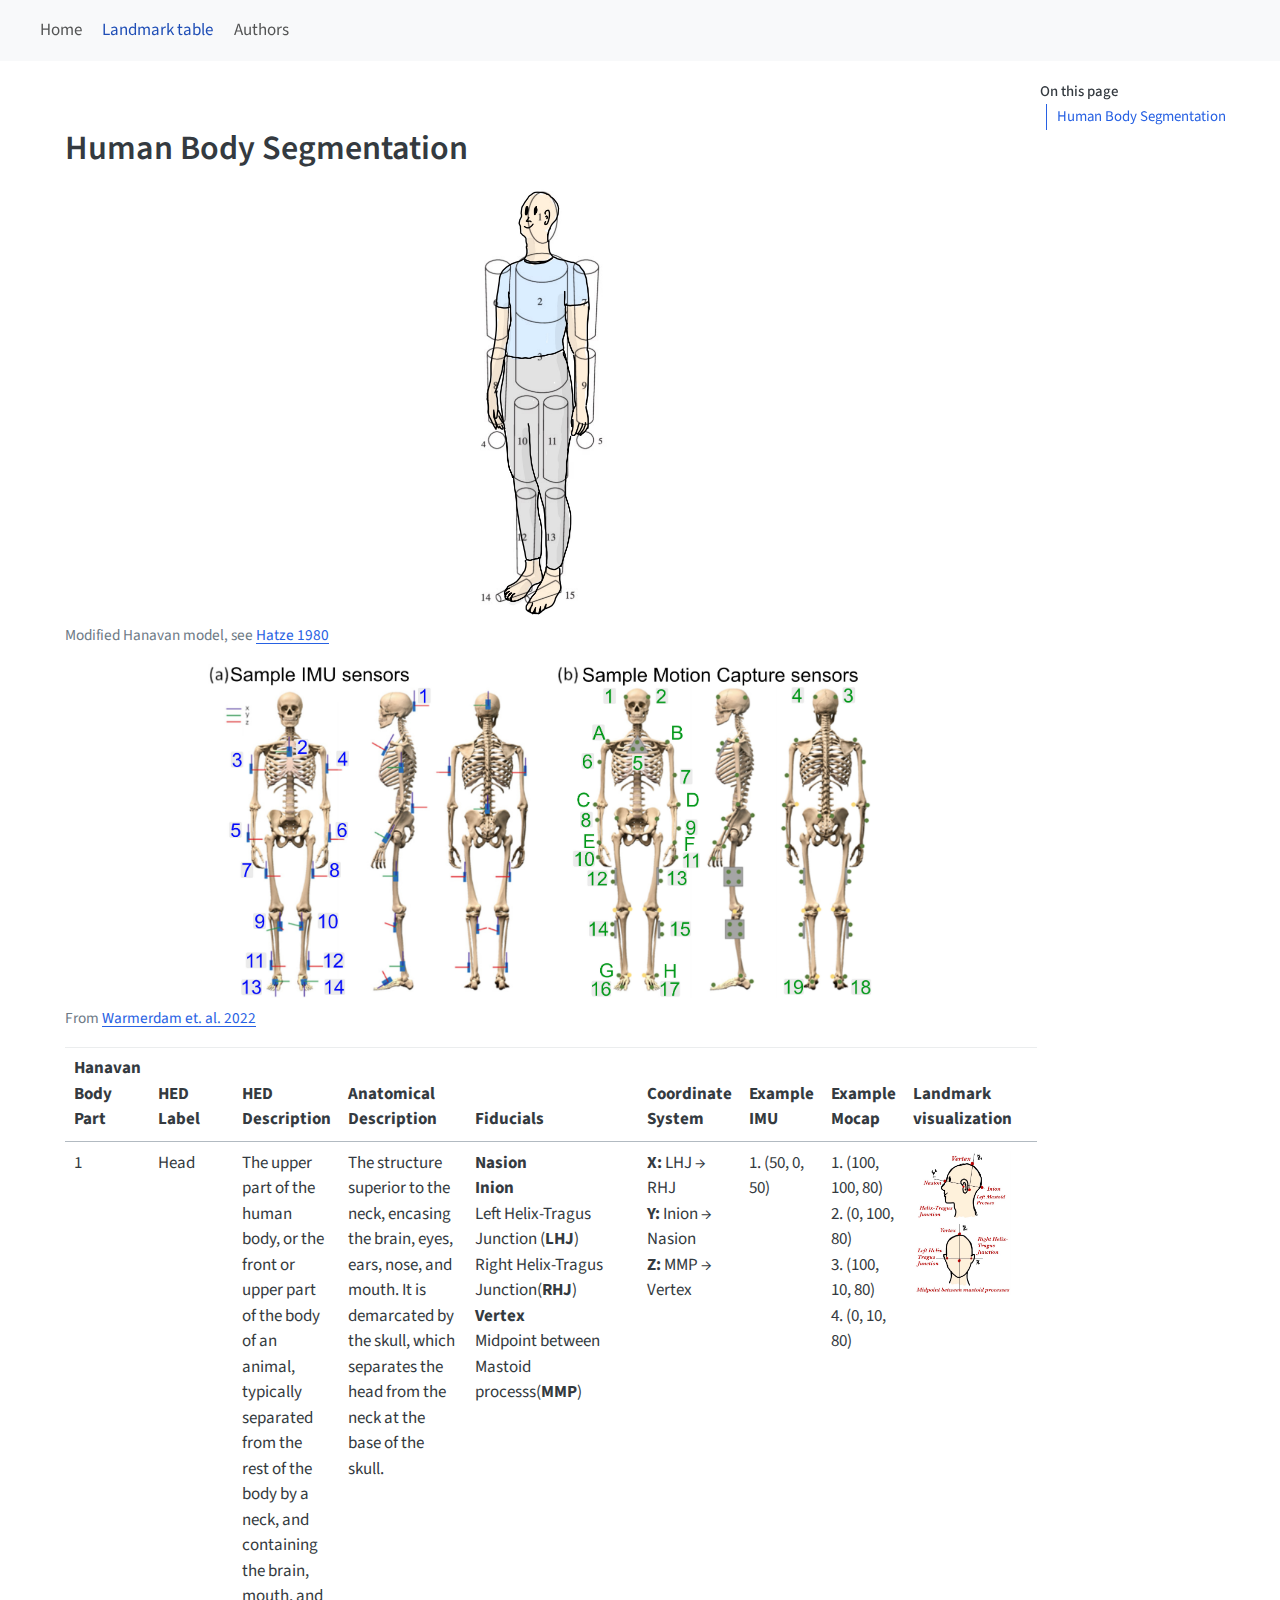
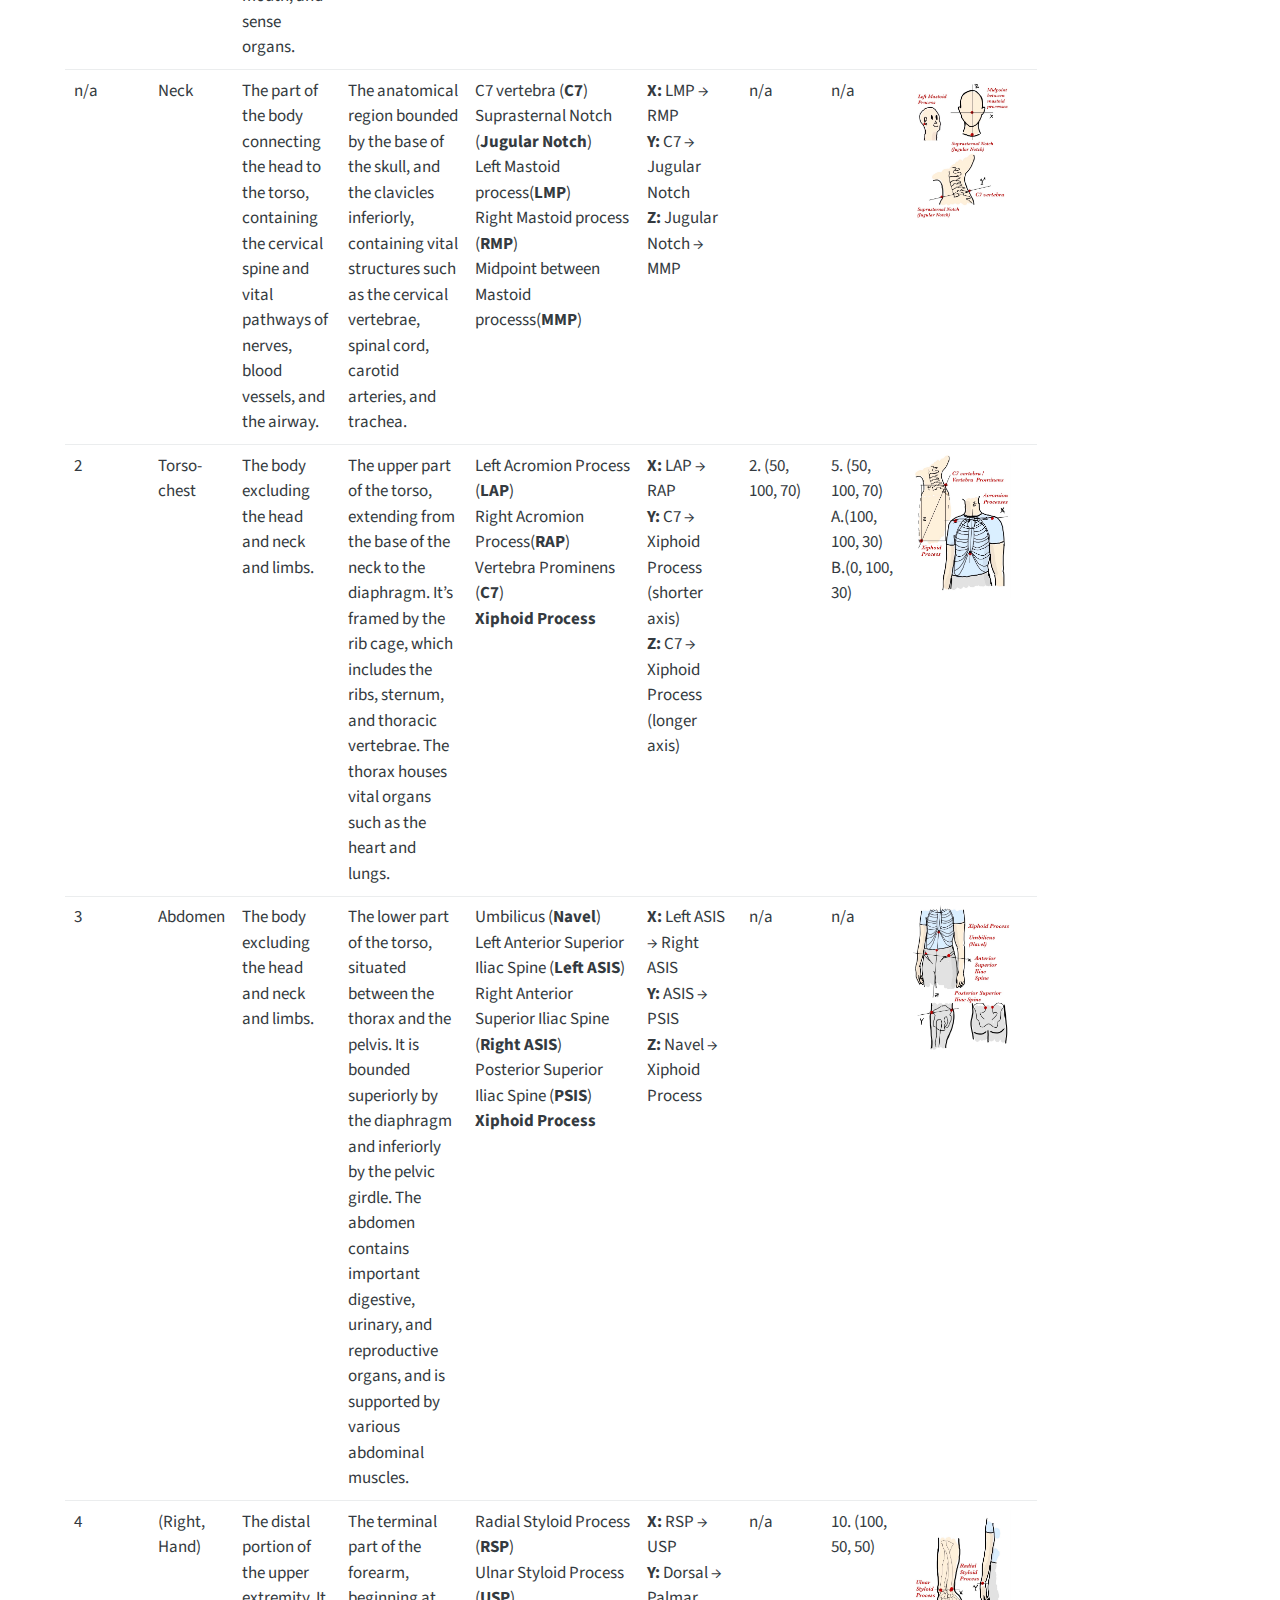
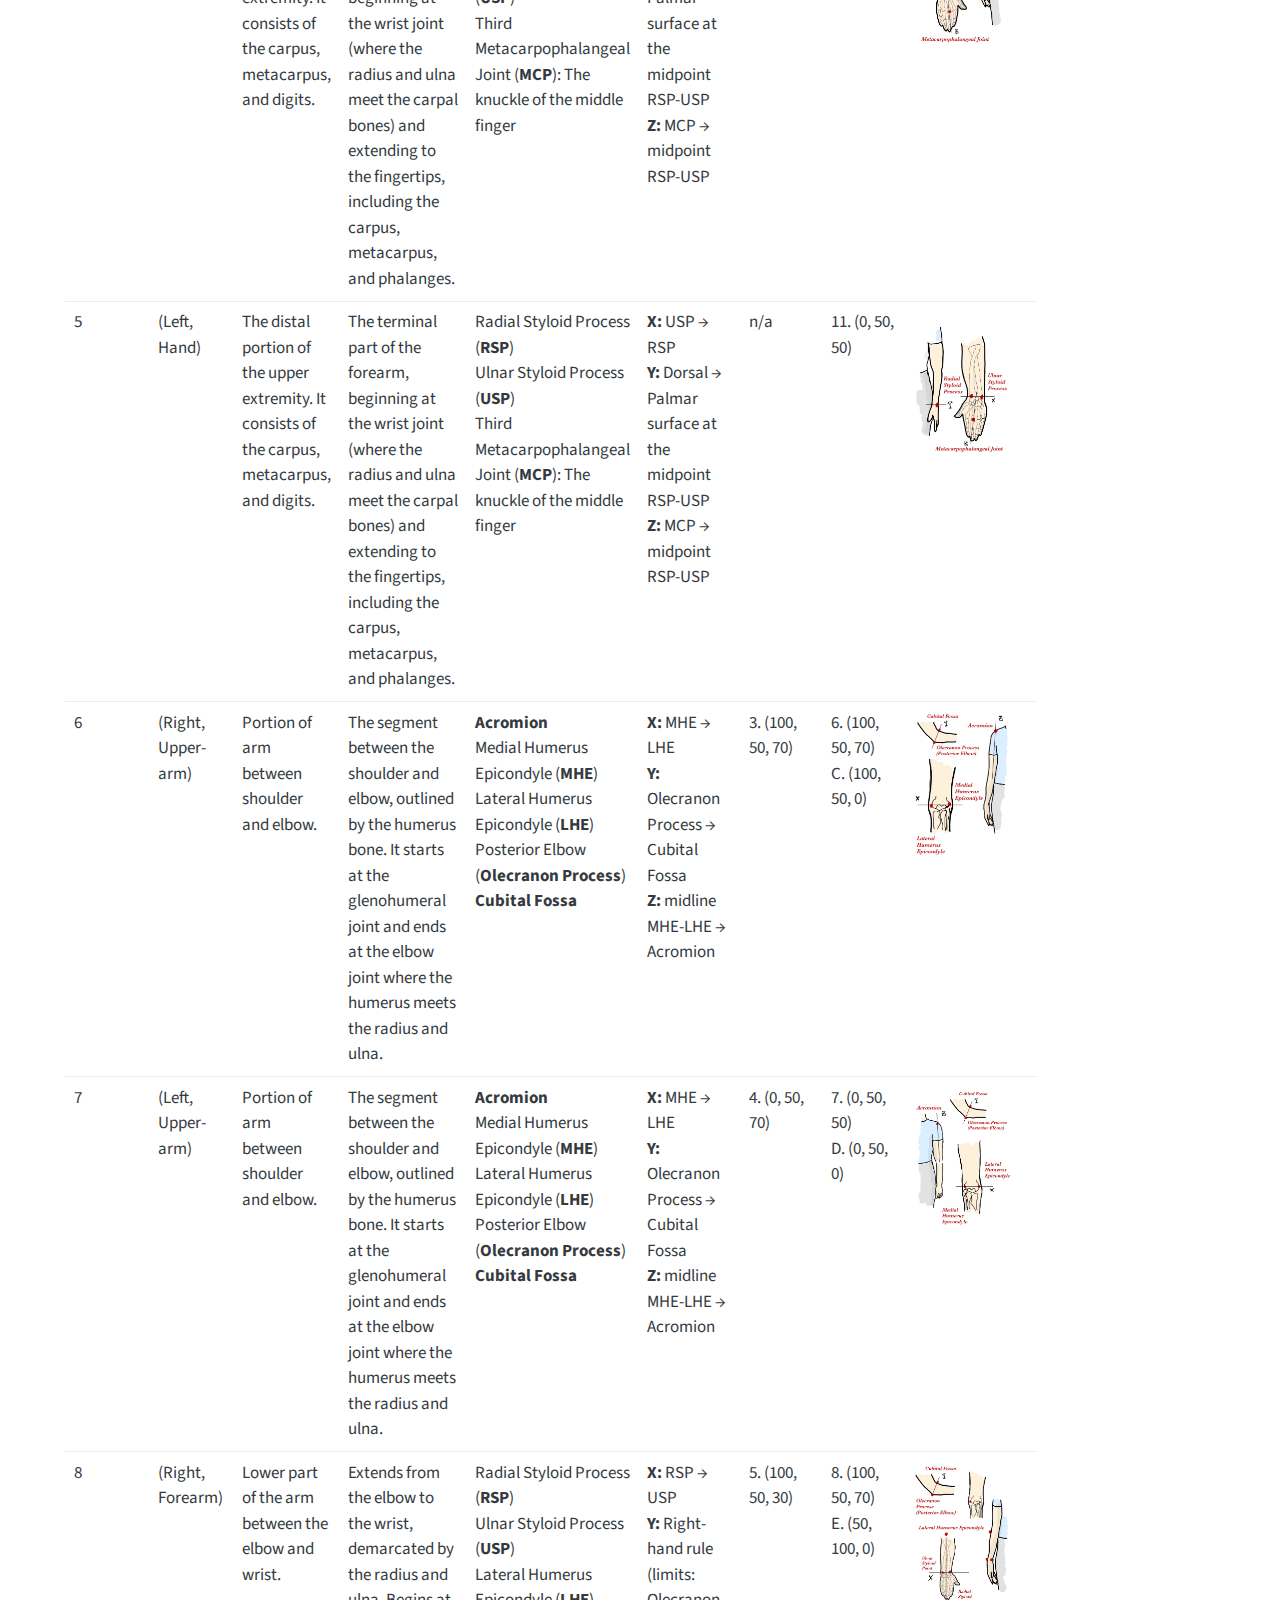
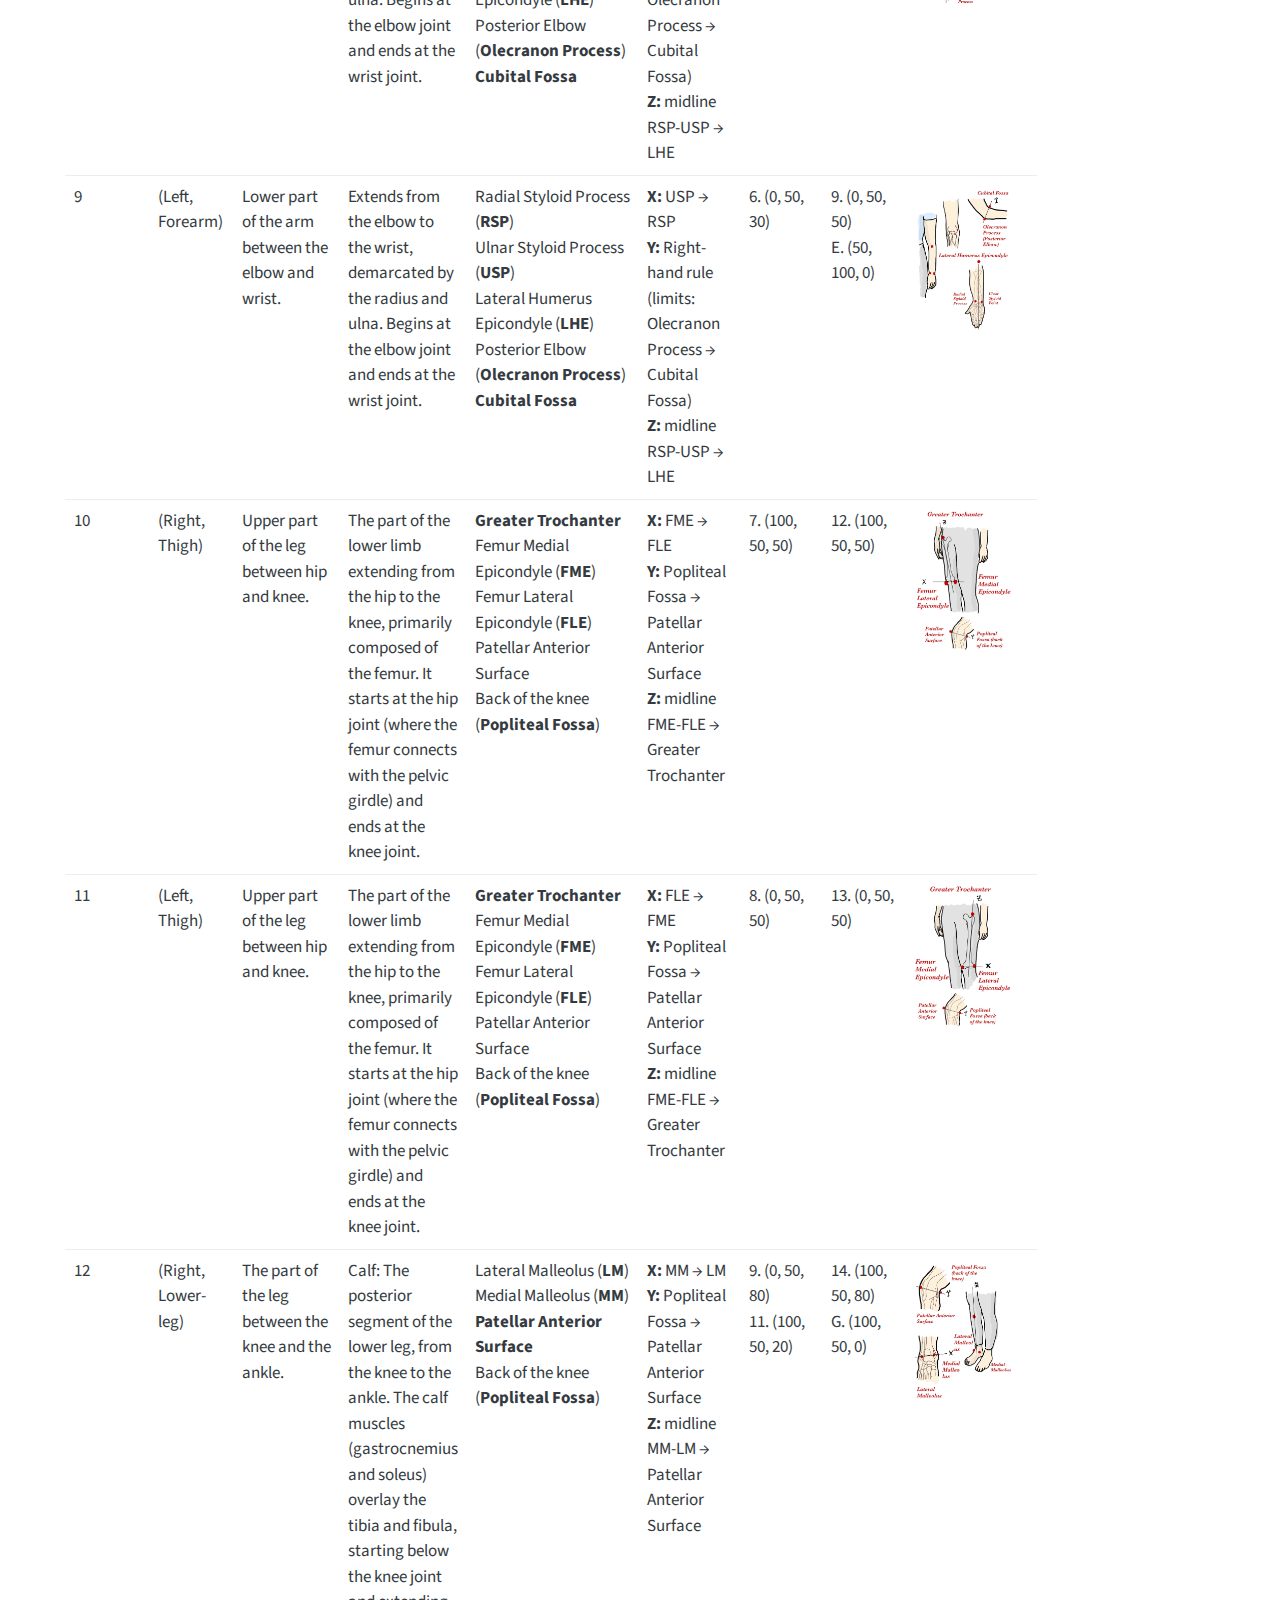
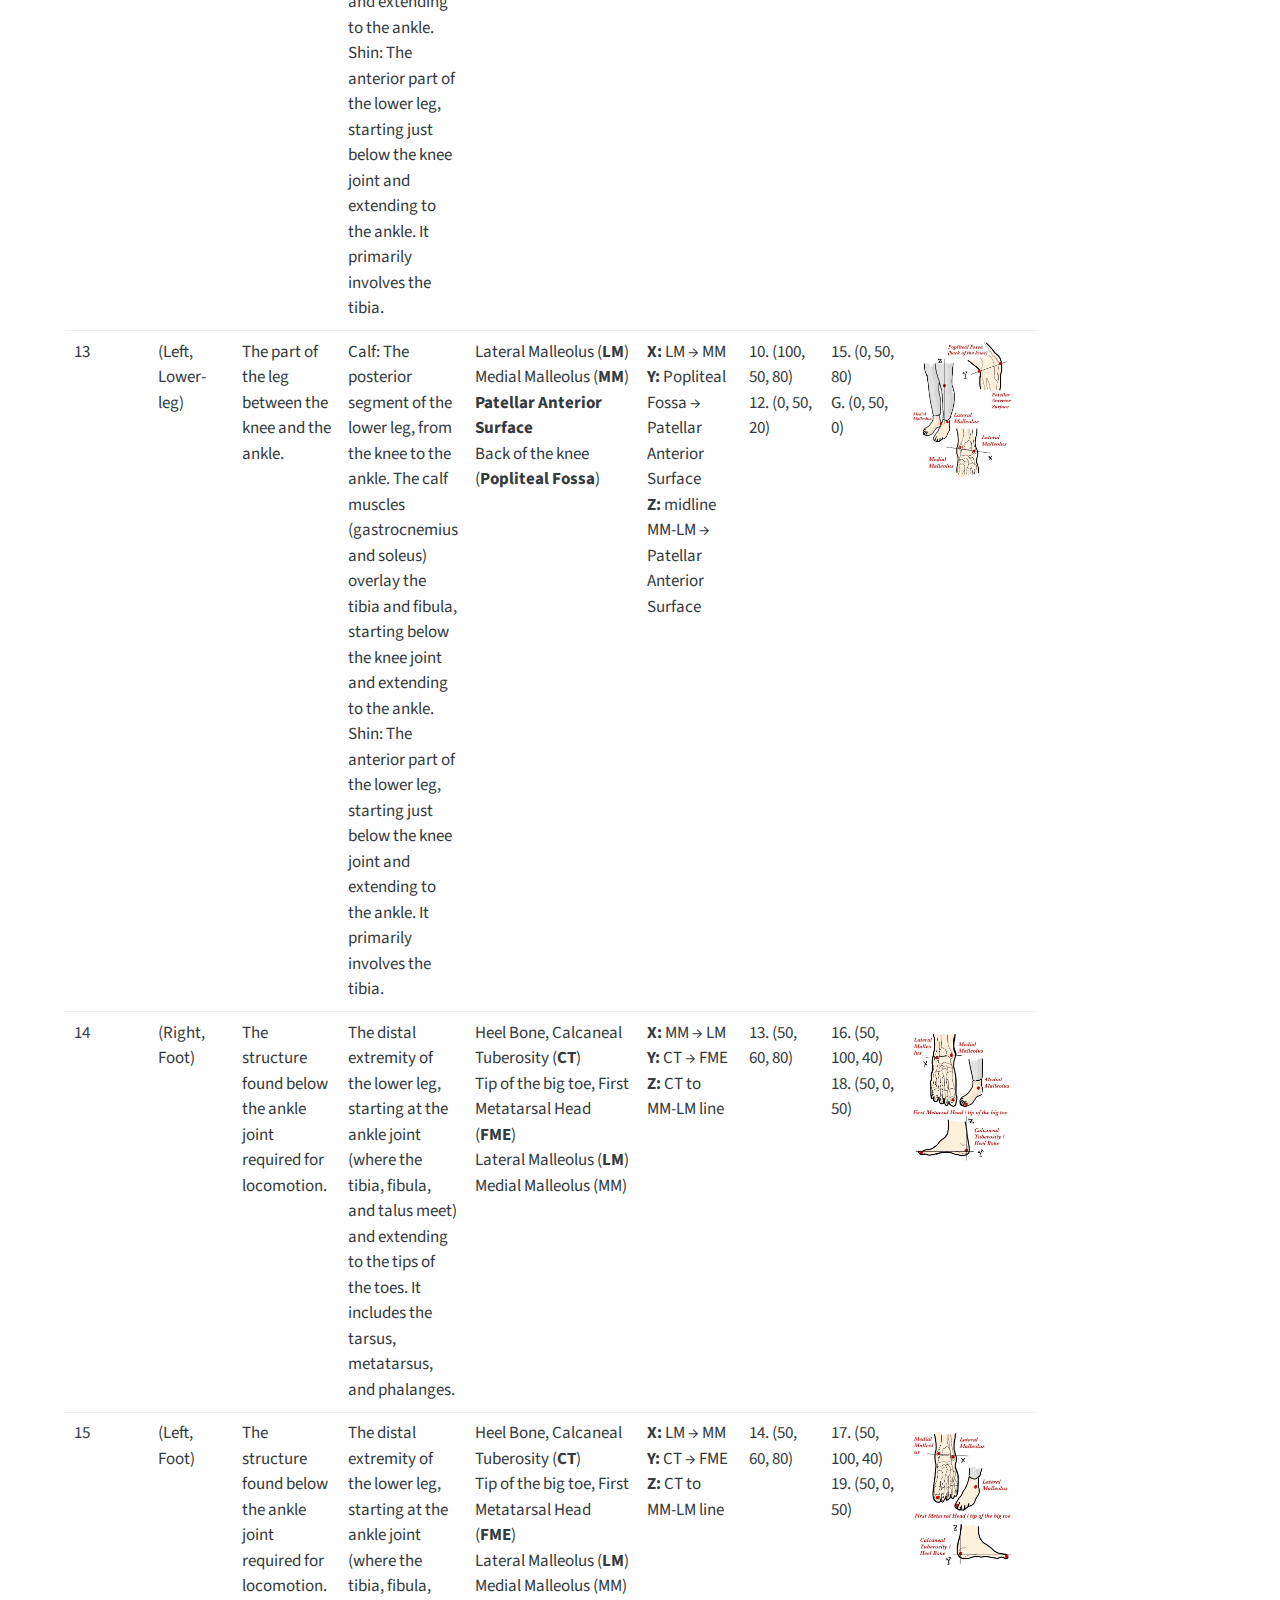
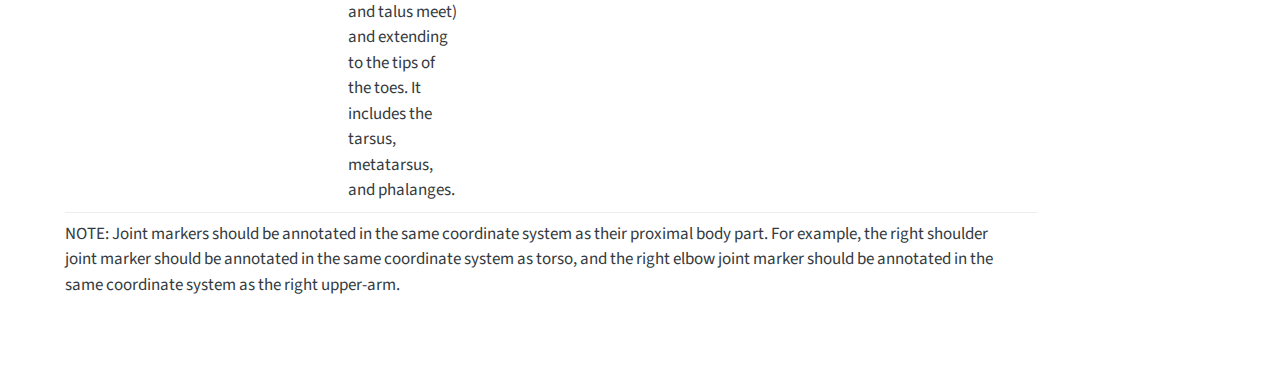
==== commit 61710d75: "Built site for gh-pages" ====
--- a/anatomical_table.html
+++ b/anatomical_table.html
@@ -150,7 +150,7 @@
 </colgroup>
 <thead>
 <tr class="header">
-<th>Body Part</th>
+<th>Hanavan Body Part</th>
 <th>HED Label</th>
 <th>HED Description</th>
 <th>Anatomical Description</th>
@@ -168,20 +168,20 @@
 <td>Head</td>
 <td>The upper part of the human body, or the front or upper part of the body of an animal, typically separated from the rest of the body by a neck, and containing the brain, mouth, and sense organs.</td>
 <td>The structure superior to the neck, encasing the brain, eyes, ears, nose, and mouth. It is demarcated by the skull, which separates the head from the neck at the base of the skull.</td>
-<td><strong>a.</strong> Nasion<br><strong>b.</strong> Inion<br><strong>c.</strong> Helix-Tragus Junction (HJ)<br><strong>c.1.</strong> LHJ<br> <strong>c.2.</strong> RHJ<br><strong>d.</strong> Vertex<br><strong>e.</strong> Mastoid process<br><strong>e.1.</strong> Left Mastoid process<br><strong>e.2.</strong> Right Mastoid process<br><strong>e.3.</strong> Midpoint between mastoid processes (MMP)</td>
-<td><strong>X:</strong> Left ear → right ear<br><strong>Y:</strong> Inion → Nasion<br><strong>Z:</strong> Right-hand rule (limits: MMP and Vertex)</td>
+<td><strong>Nasion</strong><br><strong>Inion</strong><br>Left Helix-Tragus Junction (<strong>LHJ</strong>)<br>Right Helix-Tragus Junction(<strong>RHJ</strong>)<br><strong>Vertex</strong><br>Midpoint between Mastoid processs(<strong>MMP</strong>)</td>
+<td><strong>X:</strong> LHJ → RHJ<br><strong>Y:</strong> Inion → Nasion<br><strong>Z:</strong> MMP → Vertex</td>
 <td>1. (50, 0, 50)</td>
 <td>1. (100, 100, 80)<br>2. (0, 100, 80)<br>3. (100, 10, 80)<br>4. (0, 10, 80)</td>
 <td><img src="pics/ilustrations/1_head.jpeg" class="img-fluid" alt="Head"></td>
 <td style="text-align: right;"></td>
 </tr>
 <tr class="even">
-<td>?</td>
+<td>n/a</td>
 <td>Neck</td>
 <td>The part of the body connecting the head to the torso, containing the cervical spine and vital pathways of nerves, blood vessels, and the airway.</td>
 <td>The anatomical region bounded by the base of the skull, and the clavicles inferiorly, containing vital structures such as the cervical vertebrae, spinal cord, carotid arteries, and trachea.</td>
-<td><strong>a.</strong> C7 vertebra<br> <strong>b.</strong> Suprasternal Notch (Jugular Notch)<br><strong>c.</strong> Mastoid process<br> <strong>c.1.</strong> Left Mastoid process<br><strong>c.2.</strong> Right Mastoid process<br><strong>c.3.</strong> Midpoint between mastoid processes (MMP)<br></td>
-<td><strong>X:</strong> right-hand rule (Left Mastoid → Right Mastoid)<br><strong>Y:</strong> C7 → Suprasternal notch<br><strong>Z:</strong> Suprasternal notch → MMP</td>
+<td>C7 vertebra (<strong>C7</strong>)<br> Suprasternal Notch (<strong>Jugular Notch</strong>)<br> Left Mastoid process(<strong>LMP</strong>)<br>Right Mastoid process (<strong>RMP</strong>)<br>Midpoint between Mastoid processs(<strong>MMP</strong>)</td>
+<td><strong>X:</strong> LMP → RMP<br><strong>Y:</strong> C7 → Jugular Notch<br><strong>Z:</strong> Jugular Notch → MMP</td>
 <td>n/a</td>
 <td>n/a</td>
 <td><img src="pics/ilustrations/neck.jpeg" class="img-fluid" alt="Neck"></td>
@@ -192,8 +192,8 @@
 <td>Torso-chest</td>
 <td>The body excluding the head and neck and limbs.</td>
 <td>The upper part of the torso, extending from the base of the neck to the diaphragm. It’s framed by the rib cage, which includes the ribs, sternum, and thoracic vertebrae. The thorax houses vital organs such as the heart and lungs.</td>
-<td><strong>a.</strong> Acromion process<br><strong>a.1.</strong> Left Acromion Process<br><strong>a.2.</strong> Right Acromion Process<br><strong>b.</strong> Vertebra Prominens (C7)<br><strong>c.</strong> Xiphoid Process</td>
-<td><strong>X:</strong> Left → Right acromion process<br><strong>Y:</strong> Vertebra Prominens → Xiphoid Process<br><strong>Z:</strong> Right-hand rule (limits: Xiphoid and C7)</td>
+<td>Left Acromion Process (<strong>LAP</strong>)<br>Right Acromion Process(<strong>RAP</strong>)<br>Vertebra Prominens (<strong>C7</strong>)<br><strong>Xiphoid Process</strong></td>
+<td><strong>X:</strong> LAP → RAP<br><strong>Y:</strong> C7 → Xiphoid Process (shorter axis)<br><strong>Z:</strong> C7 → Xiphoid Process (longer axis)</td>
 <td>2. (50, 100, 70)</td>
 <td>5. (50, 100, 70)<br>A.(100, 100, 30) <br>B.(0, 100, 30)</td>
 <td><img src="pics/ilustrations/2_torso-chest.jpeg" class="img-fluid" alt="Torso"></td>
@@ -204,8 +204,8 @@
 <td>Abdomen</td>
 <td>The body excluding the head and neck and limbs.</td>
 <td>The lower part of the torso, situated between the thorax and the pelvis. It is bounded superiorly by the diaphragm and inferiorly by the pelvic girdle. The abdomen contains important digestive, urinary, and reproductive organs, and is supported by various abdominal muscles.</td>
-<td><strong>a.</strong> Umbilicus (Navel)<br><strong>b.</strong> Anterior Superior Iliac Spine (ASIS)<br><strong>b.1.</strong> Left ASIS<br> <strong>b.2.</strong> Right ASIS<br> <strong>c.</strong> Posterior Superior Iliac Spine (PSIS)<br> <strong>c.1.</strong> Left PSIS<br> <strong>c.2.</strong> Right PSIS<br> <strong>d.</strong> Xiphoid Process</td>
-<td><strong>X:</strong> Left → Right ASIS<br><strong>Y:</strong> Right-hand rule (limits: ASIS and PSIS)<br><strong>Z:</strong> Umbilicus → Xiphoid Process</td>
+<td>Umbilicus (<strong>Navel</strong>)<br>Left Anterior Superior Iliac Spine (<strong>Left ASIS</strong>)<br>Right Anterior Superior Iliac Spine (<strong>Right ASIS</strong>)<br> Posterior Superior Iliac Spine (<strong>PSIS</strong>)<br> <strong>Xiphoid Process</strong></td>
+<td><strong>X:</strong> Left ASIS → Right ASIS<br><strong>Y:</strong> ASIS → PSIS<br><strong>Z:</strong> Navel → Xiphoid Process</td>
 <td>n/a</td>
 <td>n/a</td>
 <td><img src="pics/ilustrations/3_abdomen.jpeg" class="img-fluid" alt="Abdomen"></td>
@@ -216,8 +216,8 @@
 <td>(Right, Hand)</td>
 <td>The distal portion of the upper extremity. It consists of the carpus, metacarpus, and digits.</td>
 <td>The terminal part of the forearm, beginning at the wrist joint (where the radius and ulna meet the carpal bones) and extending to the fingertips, including the carpus, metacarpus, and phalanges.</td>
-<td><strong>a.</strong> Radial Styloid Process (RSP)<br> <strong>b.</strong> Ulnar Styloid Process (USP)<br> <strong>c.</strong> Third Metacarpophalangeal Joint (MCP): The knuckle of the middle finger</td>
-<td><strong>X:</strong> RSP → USP<br><strong>Y:</strong> Right hand rule (limits: Dorsal to Palmar surface at the midpoint RSP-USP)<br><strong>Z:</strong> MCP → Midline RSP-USP</td>
+<td>Radial Styloid Process (<strong>RSP</strong>)<br> Ulnar Styloid Process (<strong>USP</strong>)<br> Third Metacarpophalangeal Joint (<strong>MCP</strong>): The knuckle of the middle finger</td>
+<td><strong>X:</strong> RSP → USP<br><strong>Y:</strong> Dorsal → Palmar surface at the midpoint RSP-USP<br><strong>Z:</strong> MCP → midpoint RSP-USP</td>
 <td>n/a</td>
 <td>10. (100, 50, 50)</td>
 <td><img src="pics/ilustrations/4_right_hand.jpeg" class="img-fluid" alt="Right Hand"></td>
@@ -228,8 +228,8 @@
 <td>(Left, Hand)</td>
 <td>The distal portion of the upper extremity. It consists of the carpus, metacarpus, and digits.</td>
 <td>The terminal part of the forearm, beginning at the wrist joint (where the radius and ulna meet the carpal bones) and extending to the fingertips, including the carpus, metacarpus, and phalanges.</td>
-<td><strong>a.</strong> Radial Styloid Process (RSP)<br> <strong>b.</strong> Ulnar Styloid Process (USP)<br> <strong>c.</strong> Third Metacarpophalangeal Joint (MCP): The knuckle of the middle finger</td>
-<td><strong>X:</strong> USP → RSP<br><strong>Y:</strong> Right hand rule (limits: Dorsal to Palmar surface at the midpoint RSP-USP)<br><strong>Z:</strong> MCP → Midline RSP-USP</td>
+<td>Radial Styloid Process (<strong>RSP</strong>)<br> Ulnar Styloid Process (<strong>USP</strong>)<br> Third Metacarpophalangeal Joint (<strong>MCP</strong>): The knuckle of the middle finger</td>
+<td><strong>X:</strong> USP → RSP<br><strong>Y:</strong> Dorsal → Palmar surface at the midpoint RSP-USP<br><strong>Z:</strong> MCP → midpoint RSP-USP</td>
 <td>n/a</td>
 <td>11. (0, 50, 50)</td>
 <td><img src="pics/ilustrations/5_left_hand.jpeg" class="img-fluid" alt="Left Hand"></td>
@@ -240,8 +240,8 @@
 <td>(Right, Upper-arm)</td>
 <td>Portion of arm between shoulder and elbow.</td>
 <td>The segment between the shoulder and elbow, outlined by the humerus bone. It starts at the glenohumeral joint and ends at the elbow joint where the humerus meets the radius and ulna.</td>
-<td><strong>a.</strong> Acromion<br> <strong>b.</strong> Medial Humerus Epicondyle (MHE)<br> <strong>c.</strong> Lateral Humerus Epicondyle (LHE)<br> <strong>d.</strong> Olecranon Process (Posterior Elbow)<br> <strong>e.</strong> Cubital Fossa</td>
-<td><strong>X:</strong> MHE → LHE<br><strong>Y:</strong> Right-hand rule (limits: Olecranon Process → Cubital Fossa)<br><strong>Z:</strong> Midline MHE-LHE → Acromion</td>
+<td><strong>Acromion</strong><br> Medial Humerus Epicondyle (<strong>MHE</strong>)<br> Lateral Humerus Epicondyle (<strong>LHE</strong>)<br>Posterior Elbow (<strong>Olecranon Process</strong>)<br> <strong>Cubital Fossa</strong></td>
+<td><strong>X:</strong> MHE → LHE<br><strong>Y:</strong> Olecranon Process → Cubital Fossa<br><strong>Z:</strong> midline MHE-LHE → Acromion</td>
 <td>3. (100, 50, 70)</td>
 <td>6. (100, 50, 70) <br> C. (100, 50, 0)</td>
 <td><img src="pics/ilustrations/6_right_upper_arm.jpeg" class="img-fluid" alt="Right Upper-arm"></td>
@@ -252,8 +252,8 @@
 <td>(Left, Upper-arm)</td>
 <td>Portion of arm between shoulder and elbow.</td>
 <td>The segment between the shoulder and elbow, outlined by the humerus bone. It starts at the glenohumeral joint and ends at the elbow joint where the humerus meets the radius and ulna.</td>
-<td><strong>a.</strong> Acromion<br> <strong>b.</strong> Medial Humerus Epicondyle (MHE)<br> <strong>c.</strong> Lateral Humerus Epicondyle (LHE)<br> <strong>d.</strong> Olecranon Process (Posterior Elbow)<br> <strong>e.</strong> Cubital Fossa</td>
-<td><strong>X:</strong> MHE → LHE<br><strong>Y:</strong> Right-hand rule (limits: Olecranon Process → Cubital Fossa)<br><strong>Z:</strong> Midline MHE-LHE → Acromion</td>
+<td><strong>Acromion</strong><br> Medial Humerus Epicondyle (<strong>MHE</strong>)<br> Lateral Humerus Epicondyle (<strong>LHE</strong>)<br>Posterior Elbow (<strong>Olecranon Process</strong>)<br> <strong>Cubital Fossa</strong></td>
+<td><strong>X:</strong> MHE → LHE<br><strong>Y:</strong> Olecranon Process → Cubital Fossa<br><strong>Z:</strong> midline MHE-LHE → Acromion</td>
 <td>4. (0, 50, 70)</td>
 <td>7. (0, 50, 50) <br> D. (0, 50, 0)</td>
 <td><img src="pics/ilustrations/7_left_upper_arm.jpeg" class="img-fluid" alt="Left Upper-arm"></td>
@@ -264,7 +264,7 @@
 <td>(Right, Forearm)</td>
 <td>Lower part of the arm between the elbow and wrist.</td>
 <td>Extends from the elbow to the wrist, demarcated by the radius and ulna. Begins at the elbow joint and ends at the wrist joint.</td>
-<td><strong>a.</strong> Radial Styloid Process (RSP)<br> <strong>b.</strong> Ulnar Styloid Process (USP)<br> <strong>c.</strong> Lateral Humerus Epicondyle (LHE)<br> <strong>d.</strong> Olecranon Process (Posterior Elbow)<br> <strong>e.</strong> Cubital Fossa</td>
+<td>Radial Styloid Process (<strong>RSP</strong>)<br> Ulnar Styloid Process (<strong>USP</strong>)<br> Lateral Humerus Epicondyle (<strong>LHE</strong>)<br> Posterior Elbow (<strong>Olecranon Process</strong>)<br> <strong>Cubital Fossa</strong></td>
 <td><strong>X:</strong> RSP → USP<br><strong>Y:</strong> Right-hand rule (limits: Olecranon Process → Cubital Fossa)<br><strong>Z:</strong> midline RSP-USP → LHE</td>
 <td>5. (100, 50, 30)</td>
 <td>8. (100, 50, 70) <br> E. (50, 100, 0)</td>
@@ -276,7 +276,7 @@
 <td>(Left, Forearm)</td>
 <td>Lower part of the arm between the elbow and wrist.</td>
 <td>Extends from the elbow to the wrist, demarcated by the radius and ulna. Begins at the elbow joint and ends at the wrist joint.</td>
-<td><strong>a.</strong> Radial Styloid Process (RSP)<br> <strong>b.</strong> Ulnar Styloid Process (USP)<br> <strong>c.</strong> Lateral Humerus Epicondyle (LHE)<br> <strong>d.</strong> Olecranon Process (Posterior Elbow)<br> <strong>e.</strong> Cubital Fossa</td>
+<td>Radial Styloid Process (<strong>RSP</strong>)<br> Ulnar Styloid Process (<strong>USP</strong>)<br> Lateral Humerus Epicondyle (<strong>LHE</strong>)<br> Posterior Elbow (<strong>Olecranon Process</strong>)<br> <strong>Cubital Fossa</strong></td>
 <td><strong>X:</strong> USP → RSP<br><strong>Y:</strong> Right-hand rule (limits: Olecranon Process → Cubital Fossa)<br><strong>Z:</strong> midline RSP-USP → LHE</td>
 <td>6. (0, 50, 30)</td>
 <td>9. (0, 50, 50) <br> E. (50, 100, 0)</td>
@@ -288,8 +288,8 @@
 <td>(Right, Thigh)</td>
 <td>Upper part of the leg between hip and knee.</td>
 <td>The part of the lower limb extending from the hip to the knee, primarily composed of the femur. It starts at the hip joint (where the femur connects with the pelvic girdle) and ends at the knee joint.</td>
-<td><strong>a.</strong> Greater Trochanter<br> <strong>b.</strong> Femur Medial Epicondyle (FME)<br> <strong>c.</strong> Femur Lateral Epicondyle (FLE)<br> <strong>d.</strong> Patellar Anterior Surface <br> <strong>e.</strong> Popliteal Fossa (back of the knee)</td>
-<td><strong>X:</strong> FME → FLE<br><strong>Y:</strong> Right-hand rule (limits: Popliteal Fossa → Patellar Anterior Surface)<br><strong>Z:</strong> midline FME-FLE → Greater Trochanter</td>
+<td><strong>Greater Trochanter</strong><br> Femur Medial Epicondyle (<strong>FME</strong>)<br> Femur Lateral Epicondyle (<strong>FLE</strong>)<br> Patellar Anterior Surface <br> Back of the knee (<strong>Popliteal Fossa</strong>)</td>
+<td><strong>X:</strong> FME → FLE<br><strong>Y:</strong> Popliteal Fossa → Patellar Anterior Surface<br><strong>Z:</strong> midline FME-FLE → Greater Trochanter</td>
 <td>7. (100, 50, 50)</td>
 <td>12. (100, 50, 50)</td>
 <td><img src="pics/ilustrations/10_right_thigh.jpeg" class="img-fluid" alt="Right Thigh"></td>
@@ -300,8 +300,8 @@
 <td>(Left, Thigh)</td>
 <td>Upper part of the leg between hip and knee.</td>
 <td>The part of the lower limb extending from the hip to the knee, primarily composed of the femur. It starts at the hip joint (where the femur connects with the pelvic girdle) and ends at the knee joint.</td>
-<td><strong>a.</strong> Greater Trochanter<br> <strong>b.</strong> Femur Medial Epicondyle (FME)<br> <strong>c.</strong> Femur Lateral Epicondyle (FLE)<br> <strong>d.</strong> Patellar Anterior Surface <br> <strong>e.</strong> Popliteal Fossa (back of the knee)</td>
-<td><strong>X:</strong> FLE → FME<br><strong>Y:</strong> Right-hand rule (Popliteal Fossa → Patellar Anterior Surface)<br><strong>Z:</strong> midline FME-FLE → Greater Trochanter</td>
+<td><strong>Greater Trochanter</strong><br> Femur Medial Epicondyle (<strong>FME</strong>)<br> Femur Lateral Epicondyle (<strong>FLE</strong>)<br> Patellar Anterior Surface <br> Back of the knee (<strong>Popliteal Fossa</strong>)</td>
+<td><strong>X:</strong> FLE → FME<br><strong>Y:</strong> Popliteal Fossa → Patellar Anterior Surface<br><strong>Z:</strong> midline FME-FLE → Greater Trochanter</td>
 <td>8. (0, 50, 50)</td>
 <td>13. (0, 50, 50)</td>
 <td><img src="pics/ilustrations/11_left_thigh.jpeg" class="img-fluid" alt="Left Thigh"></td>
@@ -312,8 +312,8 @@
 <td>(Right, Lower-leg)</td>
 <td>The part of the leg between the knee and the ankle.</td>
 <td>Calf: The posterior segment of the lower leg, from the knee to the ankle. The calf muscles (gastrocnemius and soleus) overlay the tibia and fibula, starting below the knee joint and extending to the ankle. Shin: The anterior part of the lower leg, starting just below the knee joint and extending to the ankle. It primarily involves the tibia.</td>
-<td><strong>a.</strong> Lateral Malleolus (LM)<br> <strong>b.</strong> Medial Malleolus (MM)<br><strong>c.</strong> Patellar Anterior Surface <br> <strong>d.</strong> Popliteal Fossa (back of the knee)</td>
-<td><strong>X:</strong> MM → LM<br><strong>Y:</strong> Right-hand rule (limits: Popliteal Fossa → Patellar Anterior Surface)<br><strong>Z:</strong> midline MM-LM → Patellar Anterior Surface</td>
+<td>Lateral Malleolus (<strong>LM</strong>)<br> Medial Malleolus (<strong>MM</strong>)<br> <strong>Patellar Anterior Surface</strong> <br> Back of the knee (<strong>Popliteal Fossa</strong>)</td>
+<td><strong>X:</strong> MM → LM<br><strong>Y:</strong> Popliteal Fossa → Patellar Anterior Surface<br><strong>Z:</strong> midline MM-LM → Patellar Anterior Surface</td>
 <td>9. (0, 50, 80) <br> 11. (100, 50, 20)</td>
 <td>14. (100, 50, 80)<br> G. (100, 50, 0)</td>
 <td><img src="pics/ilustrations/12_right_lower_leg.jpeg" class="img-fluid" alt="Right Lower-leg"></td>
@@ -324,8 +324,8 @@
 <td>(Left, Lower-leg)</td>
 <td>The part of the leg between the knee and the ankle.</td>
 <td>Calf: The posterior segment of the lower leg, from the knee to the ankle. The calf muscles (gastrocnemius and soleus) overlay the tibia and fibula, starting below the knee joint and extending to the ankle. Shin: The anterior part of the lower leg, starting just below the knee joint and extending to the ankle. It primarily involves the tibia.</td>
-<td><strong>a.</strong> Lateral Malleolus (LM)<br> <strong>b.</strong> Medial Malleolus (MM)<br><strong>c.</strong> Patellar Anterior Surface <br> <strong>d.</strong> Popliteal Fossa (back of the knee)</td>
-<td><strong>X:</strong> LM → MM<br><strong>Y:</strong> Right-hand rule (limits: Popliteal Fossa → Patellar Anterior Surface)<br><strong>Z:</strong> midline MM-LM → Patellar Anterior Surface</td>
+<td>Lateral Malleolus (<strong>LM</strong>)<br> Medial Malleolus (<strong>MM</strong>)<br> <strong>Patellar Anterior Surface</strong> <br> Back of the knee (<strong>Popliteal Fossa</strong>)</td>
+<td><strong>X:</strong> LM → MM<br><strong>Y:</strong> Popliteal Fossa → Patellar Anterior Surface<br><strong>Z:</strong> midline MM-LM → Patellar Anterior Surface</td>
 <td>10. (100, 50, 80) <br> 12. (0, 50, 20)</td>
 <td>15. (0, 50, 80)<br> G. (0, 50, 0)</td>
 <td><img src="pics/ilustrations/13_left_lower_leg.jpeg" class="img-fluid" alt="Left Lower-leg"></td>
@@ -336,8 +336,8 @@
 <td>(Right, Foot)</td>
 <td>The structure found below the ankle joint required for locomotion.</td>
 <td>The distal extremity of the lower leg, starting at the ankle joint (where the tibia, fibula, and talus meet) and extending to the tips of the toes. It includes the tarsus, metatarsus, and phalanges.</td>
-<td><strong>a.</strong> Calcaneal Tuberosity (CT, Heel Bone)<br> <strong>b.</strong> First Metatarsal Head (FME, tip of the big toe)<br> <strong>c.</strong> Lateral Malleolus (LM)<br> <strong>d.</strong> Medial Malleolus (MM)</td>
-<td><strong>X:</strong> MM → LM<br><strong>Y:</strong> CT → FME<br><strong>Z:</strong> Right-hand rule (limits: CT to MM-LM line)</td>
+<td>Heel Bone, Calcaneal Tuberosity (<strong>CT</strong>)<br> Tip of the big toe, First Metatarsal Head (<strong>FME</strong>)<br> Lateral Malleolus (<strong>LM</strong>)<br> Medial Malleolus (MM)</td>
+<td><strong>X:</strong> MM → LM<br><strong>Y:</strong> CT → FME<br><strong>Z:</strong> CT to MM-LM line</td>
 <td>13. (50, 60, 80)</td>
 <td>16. (50, 100, 40)<br>18. (50, 0, 50)</td>
 <td><img src="pics/ilustrations/14_right_foot.jpeg" class="img-fluid" alt="Right Foot"></td>
@@ -348,8 +348,8 @@
 <td>(Left, Foot)</td>
 <td>The structure found below the ankle joint required for locomotion.</td>
 <td>The distal extremity of the lower leg, starting at the ankle joint (where the tibia, fibula, and talus meet) and extending to the tips of the toes. It includes the tarsus, metatarsus, and phalanges.</td>
-<td><strong>a.</strong> Calcaneal Tuberosity (CT, Heel Bone)<br> <strong>b.</strong> First Metatarsal Head (FME, tip of the big toe)<br> <strong>c.</strong> Lateral Malleolus (LM)<br> <strong>d.</strong> Medial Malleolus (MM)</td>
-<td><strong>X:</strong> LM → MM<br><strong>Y:</strong> CT → FME<br><strong>Z:</strong> Right-hand rule (limits: CT to MM-LM line)</td>
+<td>Heel Bone, Calcaneal Tuberosity (<strong>CT</strong>)<br> Tip of the big toe, First Metatarsal Head (<strong>FME</strong>)<br> Lateral Malleolus (<strong>LM</strong>)<br> Medial Malleolus (MM)</td>
+<td><strong>X:</strong> LM → MM<br><strong>Y:</strong> CT → FME<br><strong>Z:</strong> CT to MM-LM line</td>
 <td>14. (50, 60, 80)</td>
 <td>17. (50, 100, 40)<br>19. (50, 0, 50)</td>
 <td><img src="pics/ilustrations/15_left_foot.jpeg" class="img-fluid" width="300" alt="Left Foot"></td>
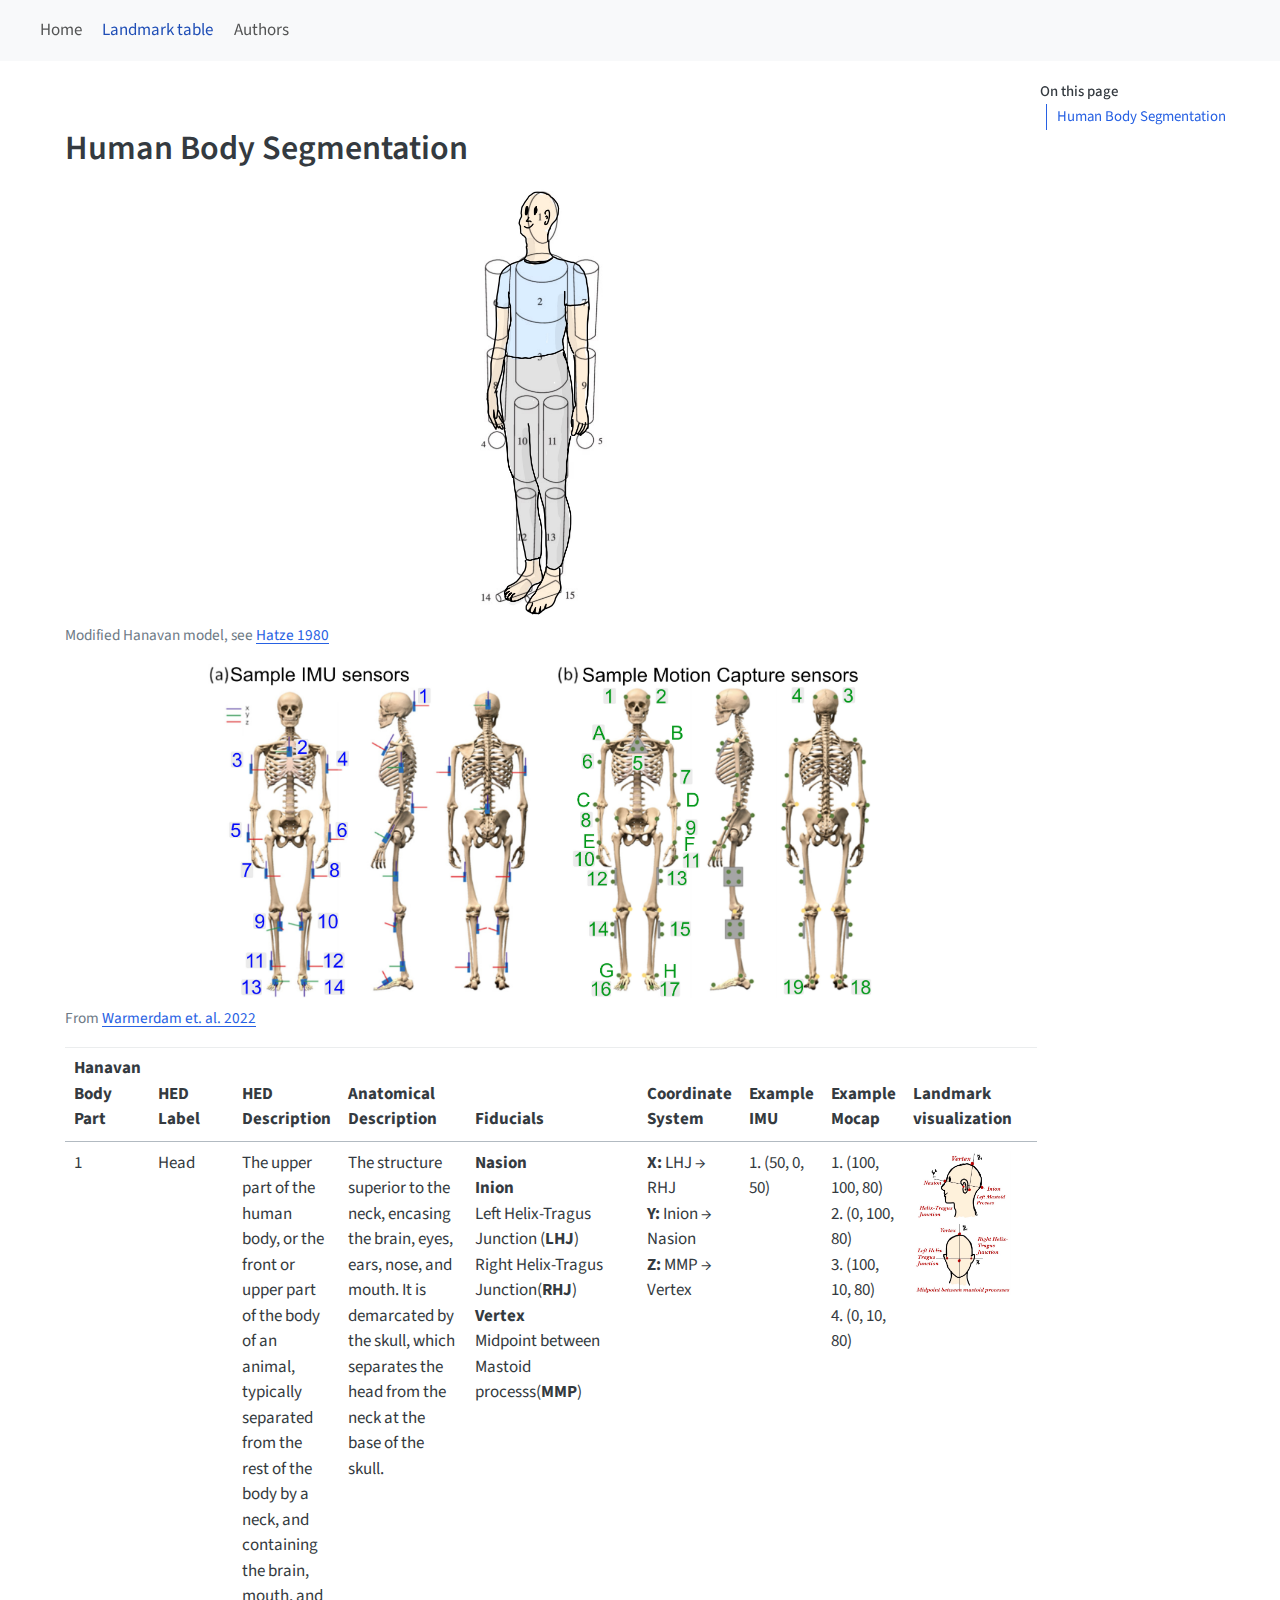
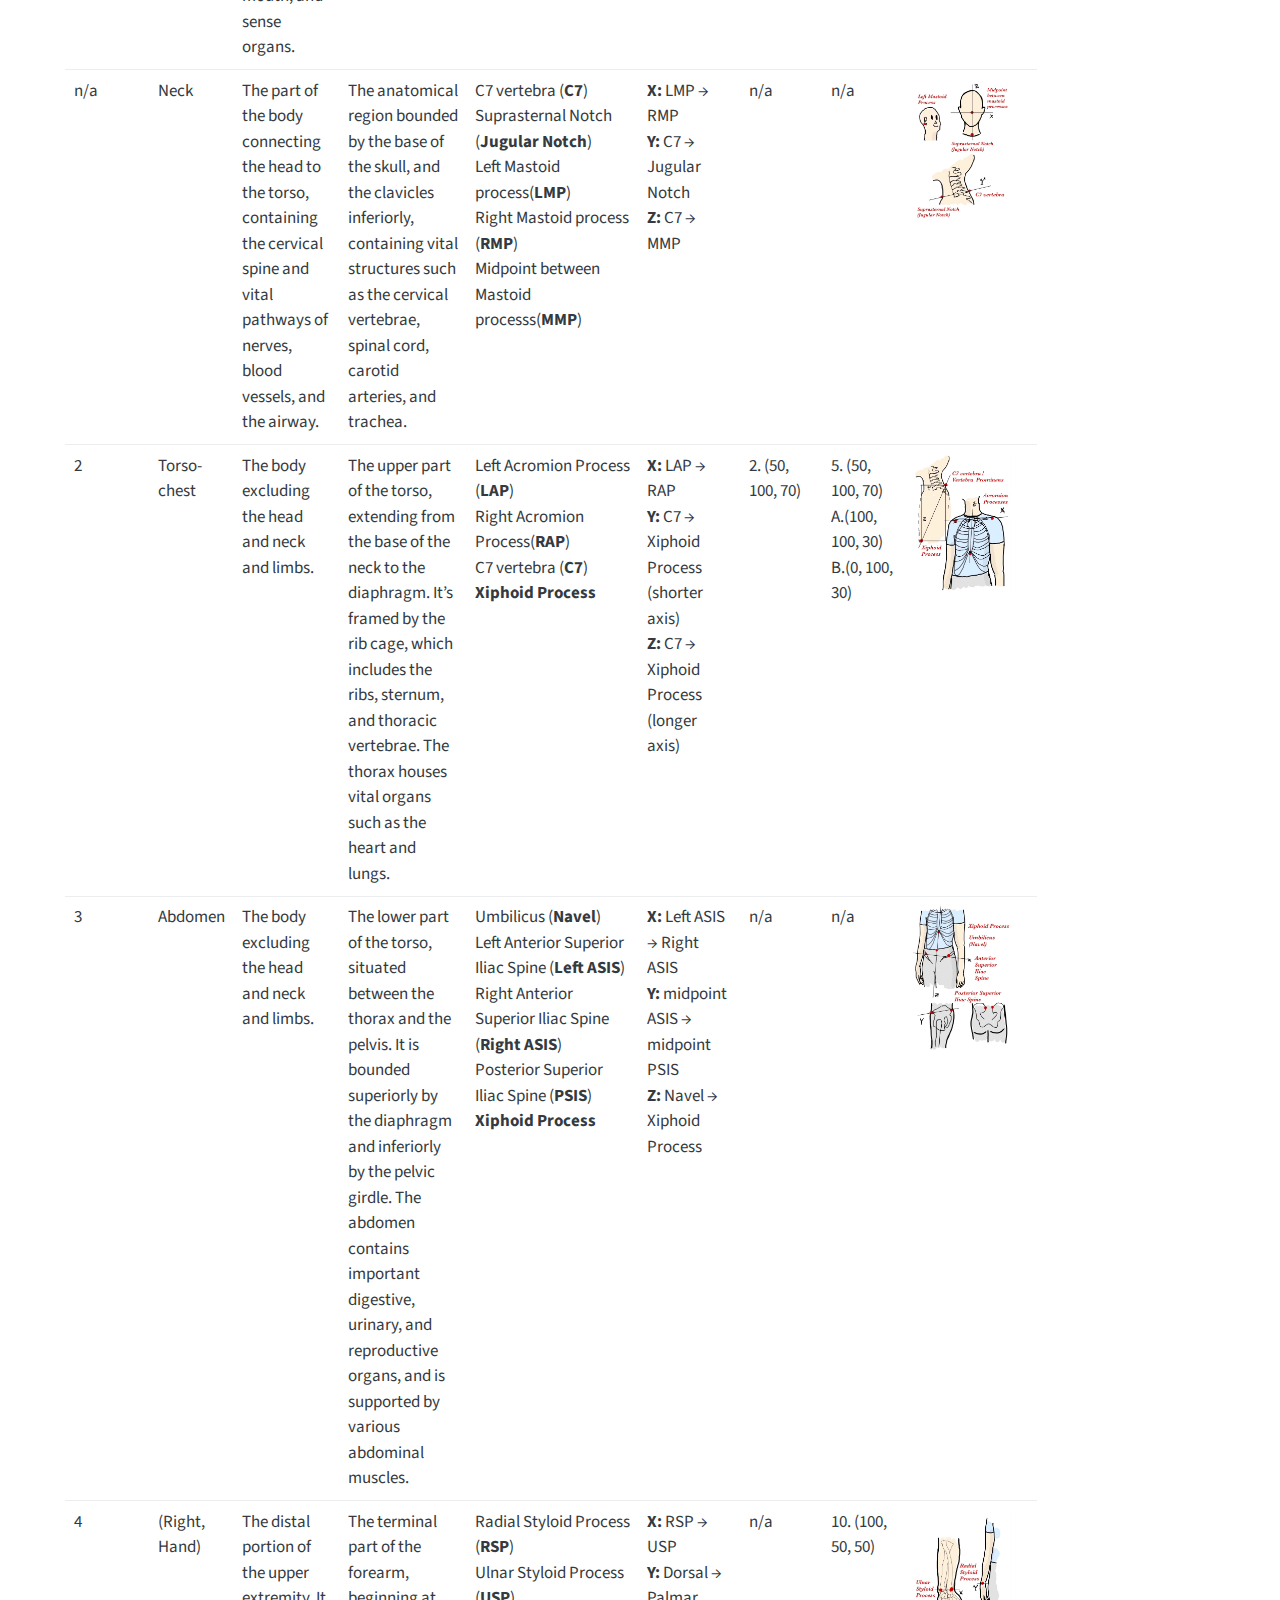
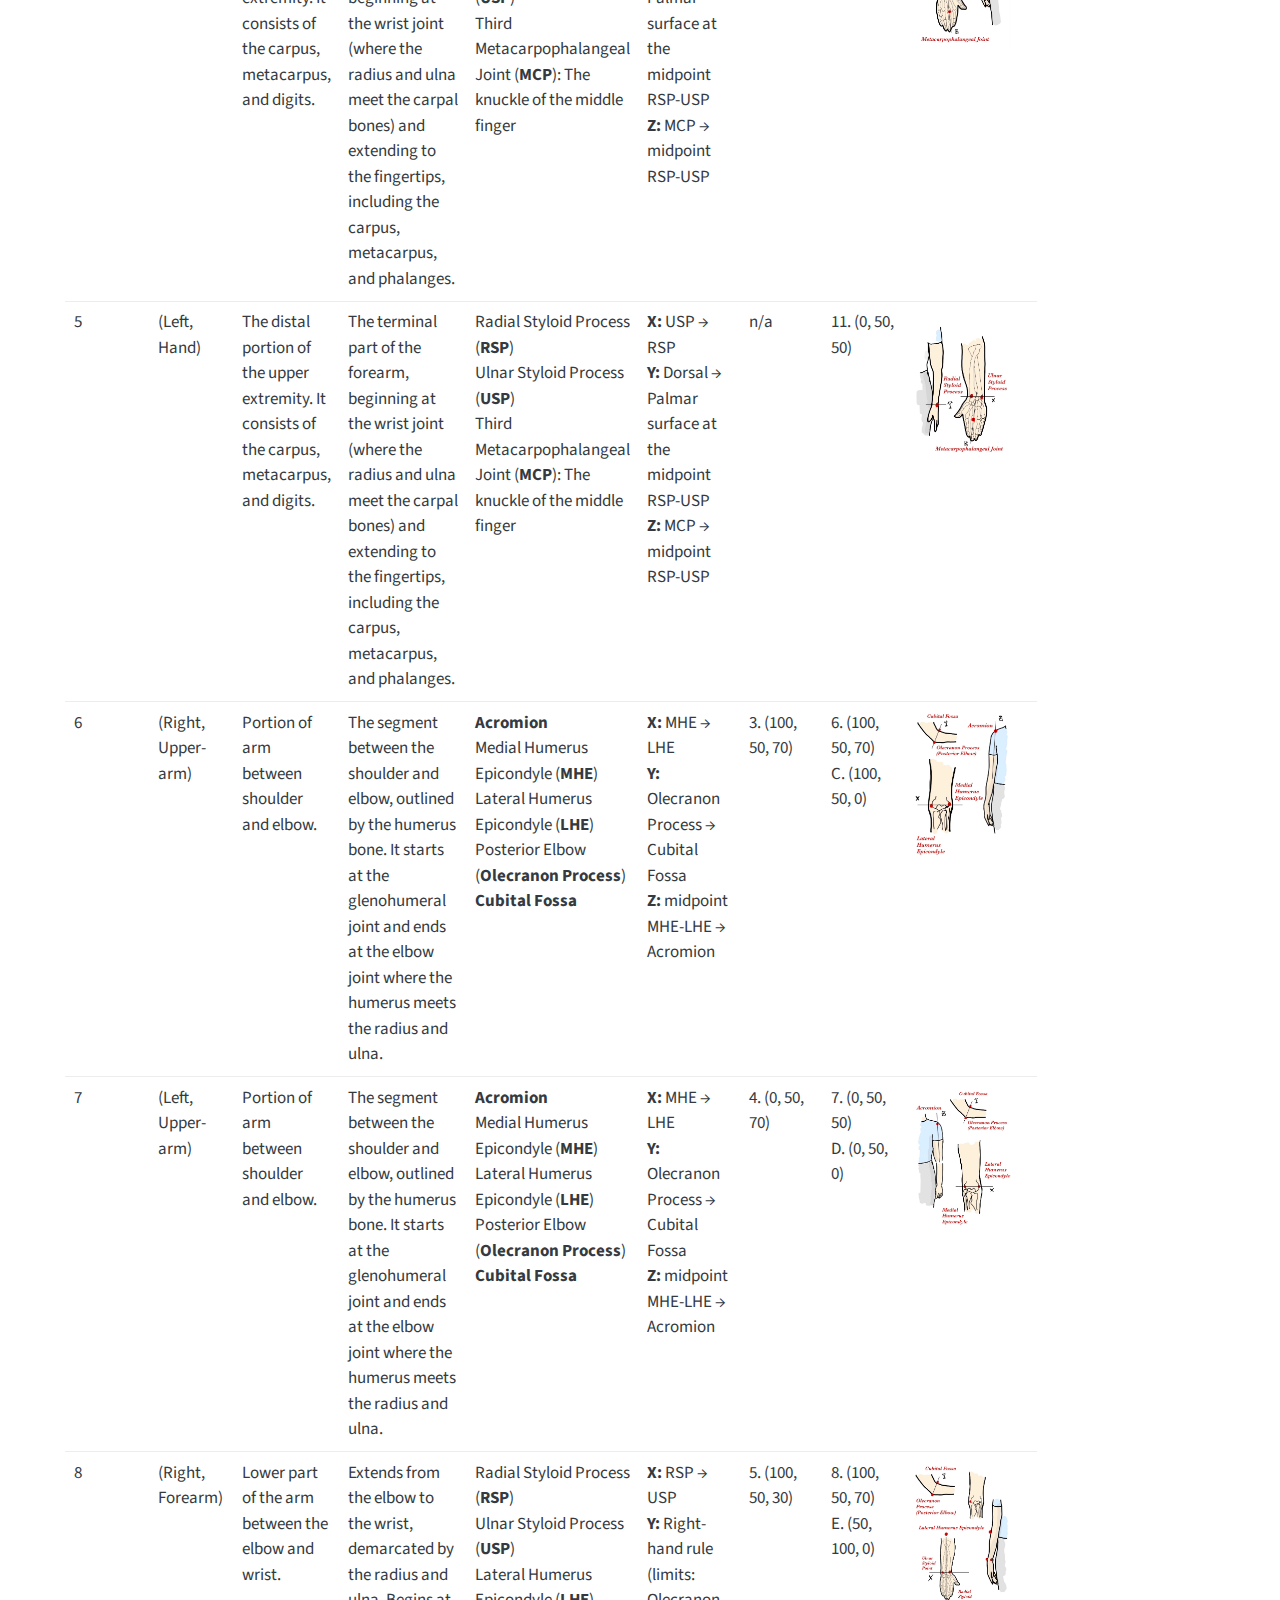
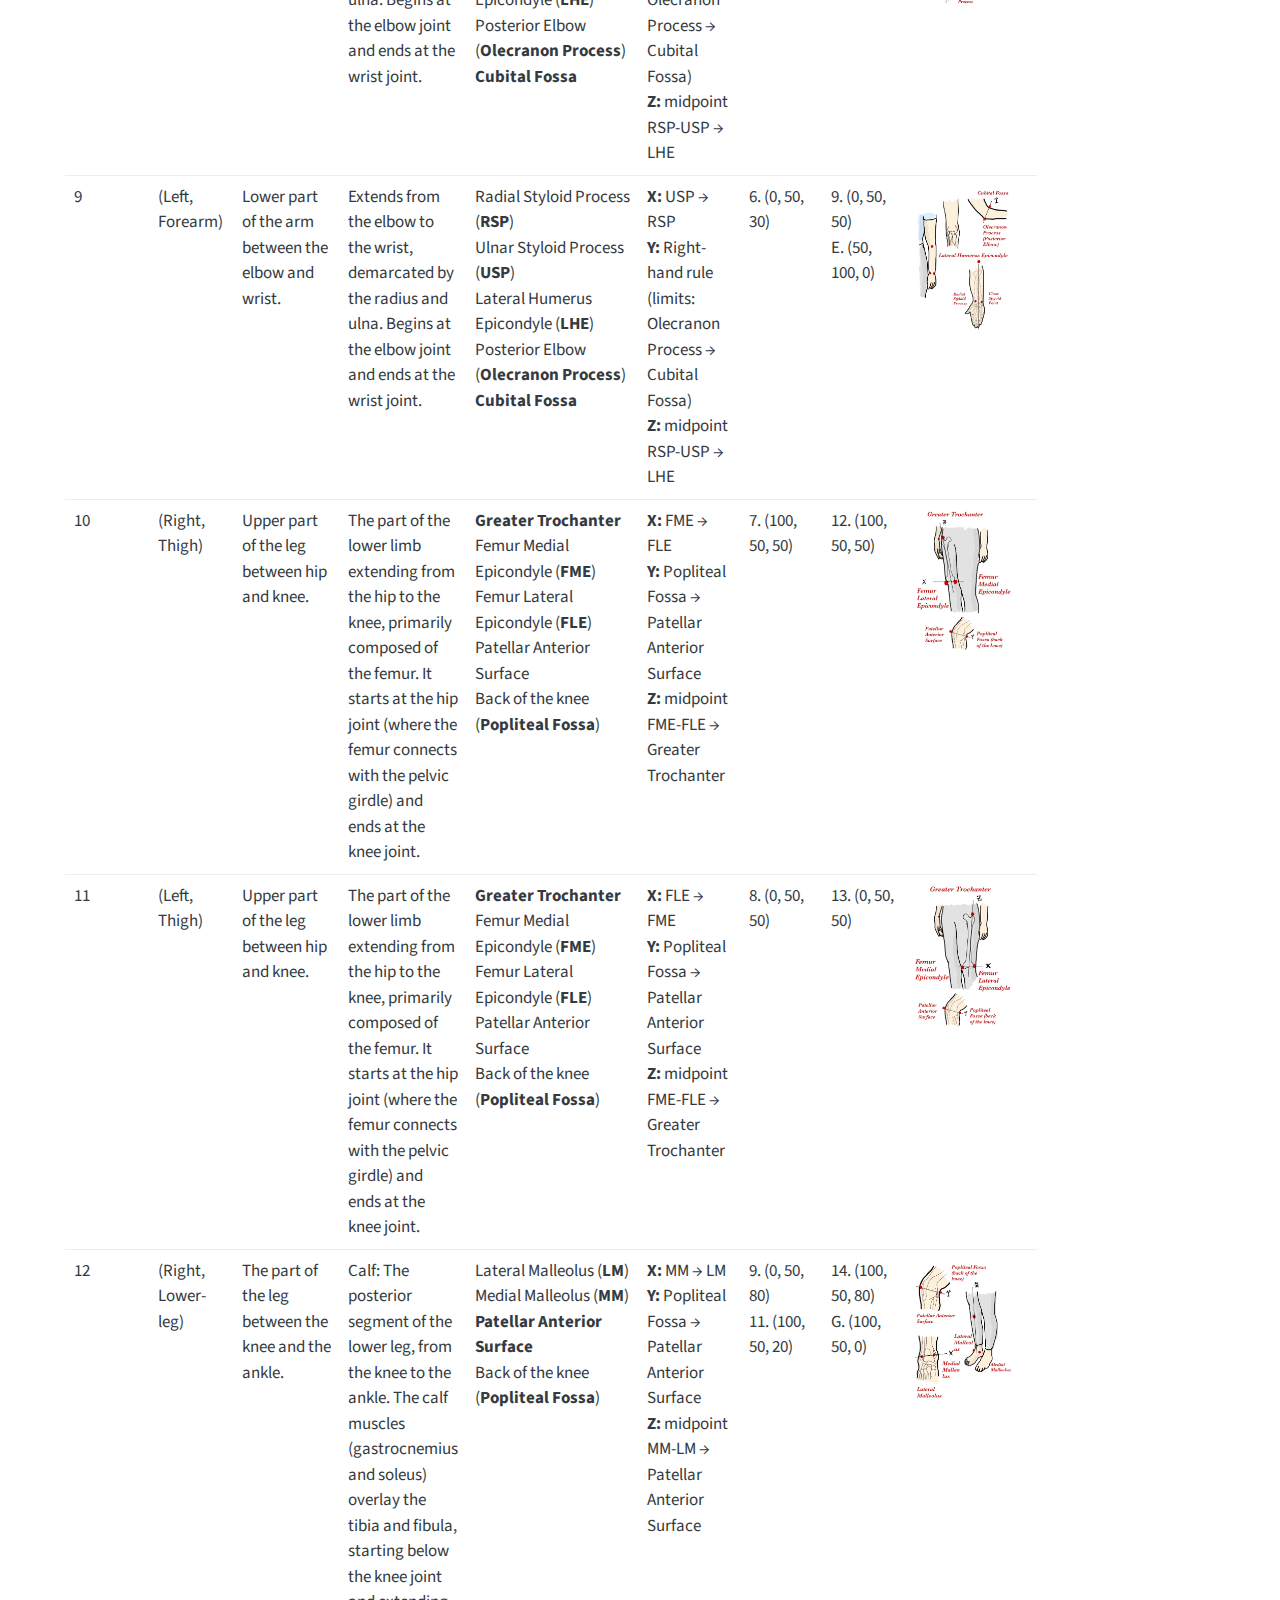
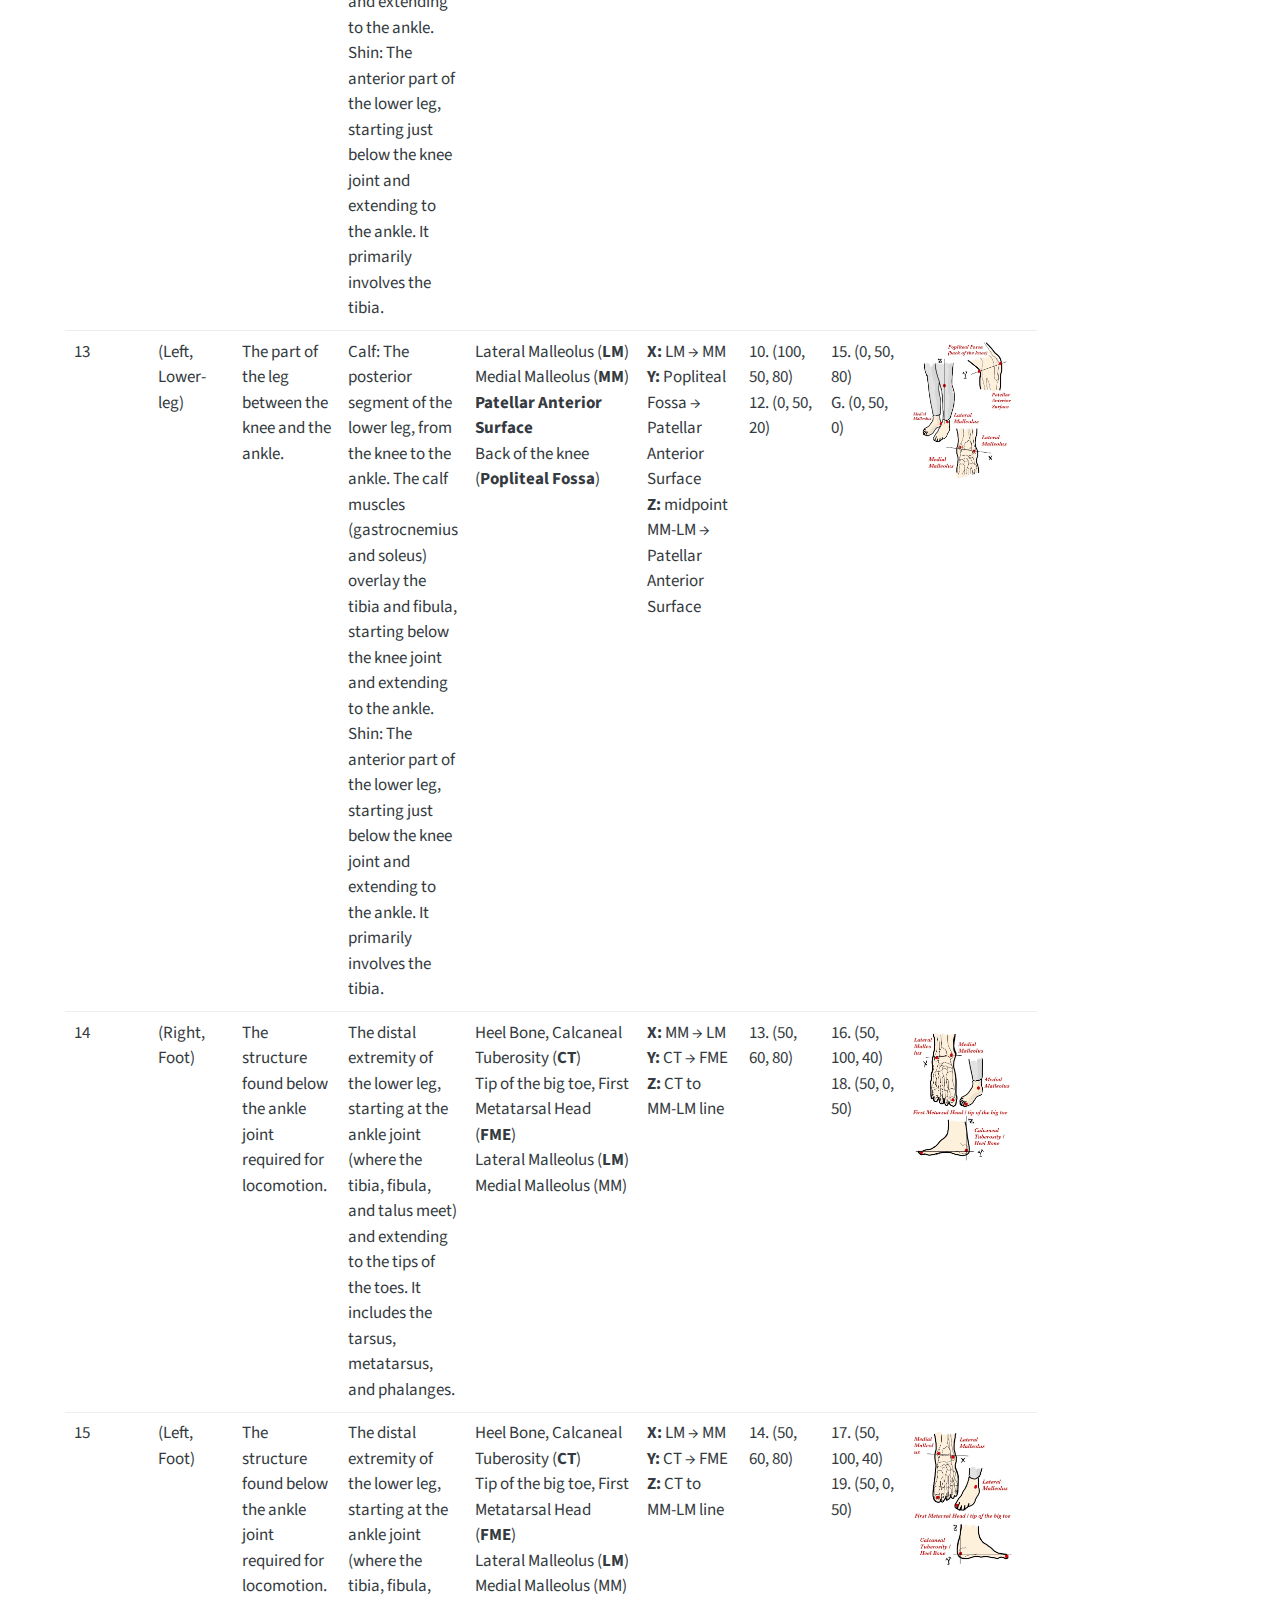
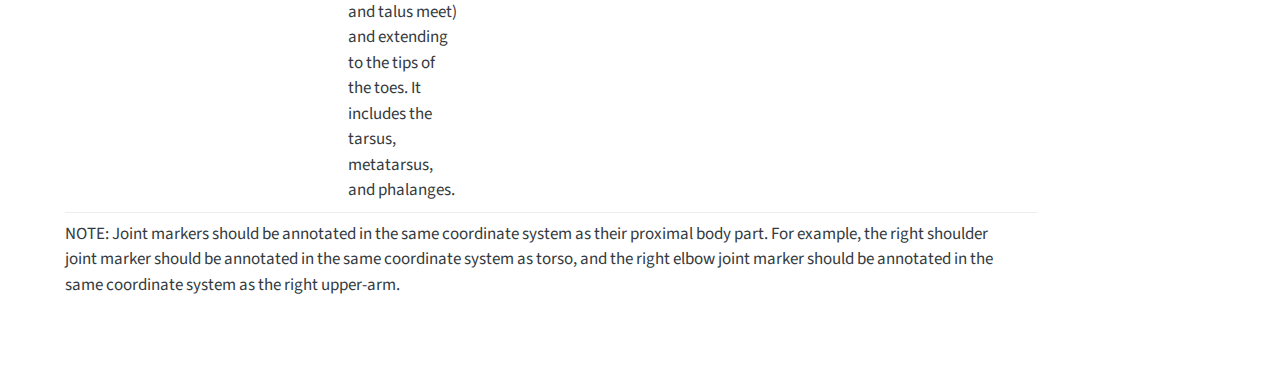
==== commit 0ba777e6: "Built site for gh-pages" ====
--- a/anatomical_table.html
+++ b/anatomical_table.html
@@ -181,7 +181,7 @@
 <td>The part of the body connecting the head to the torso, containing the cervical spine and vital pathways of nerves, blood vessels, and the airway.</td>
 <td>The anatomical region bounded by the base of the skull, and the clavicles inferiorly, containing vital structures such as the cervical vertebrae, spinal cord, carotid arteries, and trachea.</td>
 <td>C7 vertebra (<strong>C7</strong>)<br> Suprasternal Notch (<strong>Jugular Notch</strong>)<br> Left Mastoid process(<strong>LMP</strong>)<br>Right Mastoid process (<strong>RMP</strong>)<br>Midpoint between Mastoid processs(<strong>MMP</strong>)</td>
-<td><strong>X:</strong> LMP → RMP<br><strong>Y:</strong> C7 → Jugular Notch<br><strong>Z:</strong> Jugular Notch → MMP</td>
+<td><strong>X:</strong> LMP → RMP<br><strong>Y:</strong> C7 → Jugular Notch<br><strong>Z:</strong> C7 → MMP</td>
 <td>n/a</td>
 <td>n/a</td>
 <td><img src="pics/ilustrations/neck.jpeg" class="img-fluid" alt="Neck"></td>
@@ -192,7 +192,7 @@
 <td>Torso-chest</td>
 <td>The body excluding the head and neck and limbs.</td>
 <td>The upper part of the torso, extending from the base of the neck to the diaphragm. It’s framed by the rib cage, which includes the ribs, sternum, and thoracic vertebrae. The thorax houses vital organs such as the heart and lungs.</td>
-<td>Left Acromion Process (<strong>LAP</strong>)<br>Right Acromion Process(<strong>RAP</strong>)<br>Vertebra Prominens (<strong>C7</strong>)<br><strong>Xiphoid Process</strong></td>
+<td>Left Acromion Process (<strong>LAP</strong>)<br>Right Acromion Process(<strong>RAP</strong>)<br>C7 vertebra (<strong>C7</strong>)<br><strong>Xiphoid Process</strong></td>
 <td><strong>X:</strong> LAP → RAP<br><strong>Y:</strong> C7 → Xiphoid Process (shorter axis)<br><strong>Z:</strong> C7 → Xiphoid Process (longer axis)</td>
 <td>2. (50, 100, 70)</td>
 <td>5. (50, 100, 70)<br>A.(100, 100, 30) <br>B.(0, 100, 30)</td>
@@ -205,7 +205,7 @@
 <td>The body excluding the head and neck and limbs.</td>
 <td>The lower part of the torso, situated between the thorax and the pelvis. It is bounded superiorly by the diaphragm and inferiorly by the pelvic girdle. The abdomen contains important digestive, urinary, and reproductive organs, and is supported by various abdominal muscles.</td>
 <td>Umbilicus (<strong>Navel</strong>)<br>Left Anterior Superior Iliac Spine (<strong>Left ASIS</strong>)<br>Right Anterior Superior Iliac Spine (<strong>Right ASIS</strong>)<br> Posterior Superior Iliac Spine (<strong>PSIS</strong>)<br> <strong>Xiphoid Process</strong></td>
-<td><strong>X:</strong> Left ASIS → Right ASIS<br><strong>Y:</strong> ASIS → PSIS<br><strong>Z:</strong> Navel → Xiphoid Process</td>
+<td><strong>X:</strong> Left ASIS → Right ASIS<br><strong>Y:</strong> midpoint ASIS → midpoint PSIS<br><strong>Z:</strong> Navel → Xiphoid Process</td>
 <td>n/a</td>
 <td>n/a</td>
 <td><img src="pics/ilustrations/3_abdomen.jpeg" class="img-fluid" alt="Abdomen"></td>
@@ -241,7 +241,7 @@
 <td>Portion of arm between shoulder and elbow.</td>
 <td>The segment between the shoulder and elbow, outlined by the humerus bone. It starts at the glenohumeral joint and ends at the elbow joint where the humerus meets the radius and ulna.</td>
 <td><strong>Acromion</strong><br> Medial Humerus Epicondyle (<strong>MHE</strong>)<br> Lateral Humerus Epicondyle (<strong>LHE</strong>)<br>Posterior Elbow (<strong>Olecranon Process</strong>)<br> <strong>Cubital Fossa</strong></td>
-<td><strong>X:</strong> MHE → LHE<br><strong>Y:</strong> Olecranon Process → Cubital Fossa<br><strong>Z:</strong> midline MHE-LHE → Acromion</td>
+<td><strong>X:</strong> MHE → LHE<br><strong>Y:</strong> Olecranon Process → Cubital Fossa<br><strong>Z:</strong> midpoint MHE-LHE → Acromion</td>
 <td>3. (100, 50, 70)</td>
 <td>6. (100, 50, 70) <br> C. (100, 50, 0)</td>
 <td><img src="pics/ilustrations/6_right_upper_arm.jpeg" class="img-fluid" alt="Right Upper-arm"></td>
@@ -253,7 +253,7 @@
 <td>Portion of arm between shoulder and elbow.</td>
 <td>The segment between the shoulder and elbow, outlined by the humerus bone. It starts at the glenohumeral joint and ends at the elbow joint where the humerus meets the radius and ulna.</td>
 <td><strong>Acromion</strong><br> Medial Humerus Epicondyle (<strong>MHE</strong>)<br> Lateral Humerus Epicondyle (<strong>LHE</strong>)<br>Posterior Elbow (<strong>Olecranon Process</strong>)<br> <strong>Cubital Fossa</strong></td>
-<td><strong>X:</strong> MHE → LHE<br><strong>Y:</strong> Olecranon Process → Cubital Fossa<br><strong>Z:</strong> midline MHE-LHE → Acromion</td>
+<td><strong>X:</strong> MHE → LHE<br><strong>Y:</strong> Olecranon Process → Cubital Fossa<br><strong>Z:</strong> midpoint MHE-LHE → Acromion</td>
 <td>4. (0, 50, 70)</td>
 <td>7. (0, 50, 50) <br> D. (0, 50, 0)</td>
 <td><img src="pics/ilustrations/7_left_upper_arm.jpeg" class="img-fluid" alt="Left Upper-arm"></td>
@@ -265,7 +265,7 @@
 <td>Lower part of the arm between the elbow and wrist.</td>
 <td>Extends from the elbow to the wrist, demarcated by the radius and ulna. Begins at the elbow joint and ends at the wrist joint.</td>
 <td>Radial Styloid Process (<strong>RSP</strong>)<br> Ulnar Styloid Process (<strong>USP</strong>)<br> Lateral Humerus Epicondyle (<strong>LHE</strong>)<br> Posterior Elbow (<strong>Olecranon Process</strong>)<br> <strong>Cubital Fossa</strong></td>
-<td><strong>X:</strong> RSP → USP<br><strong>Y:</strong> Right-hand rule (limits: Olecranon Process → Cubital Fossa)<br><strong>Z:</strong> midline RSP-USP → LHE</td>
+<td><strong>X:</strong> RSP → USP<br><strong>Y:</strong> Right-hand rule (limits: Olecranon Process → Cubital Fossa)<br><strong>Z:</strong> midpoint RSP-USP → LHE</td>
 <td>5. (100, 50, 30)</td>
 <td>8. (100, 50, 70) <br> E. (50, 100, 0)</td>
 <td><img src="pics/ilustrations/8_right_forearm.jpeg" class="img-fluid" alt="Right Forearm"></td>
@@ -277,7 +277,7 @@
 <td>Lower part of the arm between the elbow and wrist.</td>
 <td>Extends from the elbow to the wrist, demarcated by the radius and ulna. Begins at the elbow joint and ends at the wrist joint.</td>
 <td>Radial Styloid Process (<strong>RSP</strong>)<br> Ulnar Styloid Process (<strong>USP</strong>)<br> Lateral Humerus Epicondyle (<strong>LHE</strong>)<br> Posterior Elbow (<strong>Olecranon Process</strong>)<br> <strong>Cubital Fossa</strong></td>
-<td><strong>X:</strong> USP → RSP<br><strong>Y:</strong> Right-hand rule (limits: Olecranon Process → Cubital Fossa)<br><strong>Z:</strong> midline RSP-USP → LHE</td>
+<td><strong>X:</strong> USP → RSP<br><strong>Y:</strong> Right-hand rule (limits: Olecranon Process → Cubital Fossa)<br><strong>Z:</strong> midpoint RSP-USP → LHE</td>
 <td>6. (0, 50, 30)</td>
 <td>9. (0, 50, 50) <br> E. (50, 100, 0)</td>
 <td><img src="pics/ilustrations/9_left_forearm.jpeg" class="img-fluid" alt="Left Forearm"></td>
@@ -289,7 +289,7 @@
 <td>Upper part of the leg between hip and knee.</td>
 <td>The part of the lower limb extending from the hip to the knee, primarily composed of the femur. It starts at the hip joint (where the femur connects with the pelvic girdle) and ends at the knee joint.</td>
 <td><strong>Greater Trochanter</strong><br> Femur Medial Epicondyle (<strong>FME</strong>)<br> Femur Lateral Epicondyle (<strong>FLE</strong>)<br> Patellar Anterior Surface <br> Back of the knee (<strong>Popliteal Fossa</strong>)</td>
-<td><strong>X:</strong> FME → FLE<br><strong>Y:</strong> Popliteal Fossa → Patellar Anterior Surface<br><strong>Z:</strong> midline FME-FLE → Greater Trochanter</td>
+<td><strong>X:</strong> FME → FLE<br><strong>Y:</strong> Popliteal Fossa → Patellar Anterior Surface<br><strong>Z:</strong> midpoint FME-FLE → Greater Trochanter</td>
 <td>7. (100, 50, 50)</td>
 <td>12. (100, 50, 50)</td>
 <td><img src="pics/ilustrations/10_right_thigh.jpeg" class="img-fluid" alt="Right Thigh"></td>
@@ -301,7 +301,7 @@
 <td>Upper part of the leg between hip and knee.</td>
 <td>The part of the lower limb extending from the hip to the knee, primarily composed of the femur. It starts at the hip joint (where the femur connects with the pelvic girdle) and ends at the knee joint.</td>
 <td><strong>Greater Trochanter</strong><br> Femur Medial Epicondyle (<strong>FME</strong>)<br> Femur Lateral Epicondyle (<strong>FLE</strong>)<br> Patellar Anterior Surface <br> Back of the knee (<strong>Popliteal Fossa</strong>)</td>
-<td><strong>X:</strong> FLE → FME<br><strong>Y:</strong> Popliteal Fossa → Patellar Anterior Surface<br><strong>Z:</strong> midline FME-FLE → Greater Trochanter</td>
+<td><strong>X:</strong> FLE → FME<br><strong>Y:</strong> Popliteal Fossa → Patellar Anterior Surface<br><strong>Z:</strong> midpoint FME-FLE → Greater Trochanter</td>
 <td>8. (0, 50, 50)</td>
 <td>13. (0, 50, 50)</td>
 <td><img src="pics/ilustrations/11_left_thigh.jpeg" class="img-fluid" alt="Left Thigh"></td>
@@ -313,7 +313,7 @@
 <td>The part of the leg between the knee and the ankle.</td>
 <td>Calf: The posterior segment of the lower leg, from the knee to the ankle. The calf muscles (gastrocnemius and soleus) overlay the tibia and fibula, starting below the knee joint and extending to the ankle. Shin: The anterior part of the lower leg, starting just below the knee joint and extending to the ankle. It primarily involves the tibia.</td>
 <td>Lateral Malleolus (<strong>LM</strong>)<br> Medial Malleolus (<strong>MM</strong>)<br> <strong>Patellar Anterior Surface</strong> <br> Back of the knee (<strong>Popliteal Fossa</strong>)</td>
-<td><strong>X:</strong> MM → LM<br><strong>Y:</strong> Popliteal Fossa → Patellar Anterior Surface<br><strong>Z:</strong> midline MM-LM → Patellar Anterior Surface</td>
+<td><strong>X:</strong> MM → LM<br><strong>Y:</strong> Popliteal Fossa → Patellar Anterior Surface<br><strong>Z:</strong> midpoint MM-LM → Patellar Anterior Surface</td>
 <td>9. (0, 50, 80) <br> 11. (100, 50, 20)</td>
 <td>14. (100, 50, 80)<br> G. (100, 50, 0)</td>
 <td><img src="pics/ilustrations/12_right_lower_leg.jpeg" class="img-fluid" alt="Right Lower-leg"></td>
@@ -325,7 +325,7 @@
 <td>The part of the leg between the knee and the ankle.</td>
 <td>Calf: The posterior segment of the lower leg, from the knee to the ankle. The calf muscles (gastrocnemius and soleus) overlay the tibia and fibula, starting below the knee joint and extending to the ankle. Shin: The anterior part of the lower leg, starting just below the knee joint and extending to the ankle. It primarily involves the tibia.</td>
 <td>Lateral Malleolus (<strong>LM</strong>)<br> Medial Malleolus (<strong>MM</strong>)<br> <strong>Patellar Anterior Surface</strong> <br> Back of the knee (<strong>Popliteal Fossa</strong>)</td>
-<td><strong>X:</strong> LM → MM<br><strong>Y:</strong> Popliteal Fossa → Patellar Anterior Surface<br><strong>Z:</strong> midline MM-LM → Patellar Anterior Surface</td>
+<td><strong>X:</strong> LM → MM<br><strong>Y:</strong> Popliteal Fossa → Patellar Anterior Surface<br><strong>Z:</strong> midpoint MM-LM → Patellar Anterior Surface</td>
 <td>10. (100, 50, 80) <br> 12. (0, 50, 20)</td>
 <td>15. (0, 50, 80)<br> G. (0, 50, 0)</td>
 <td><img src="pics/ilustrations/13_left_lower_leg.jpeg" class="img-fluid" alt="Left Lower-leg"></td>
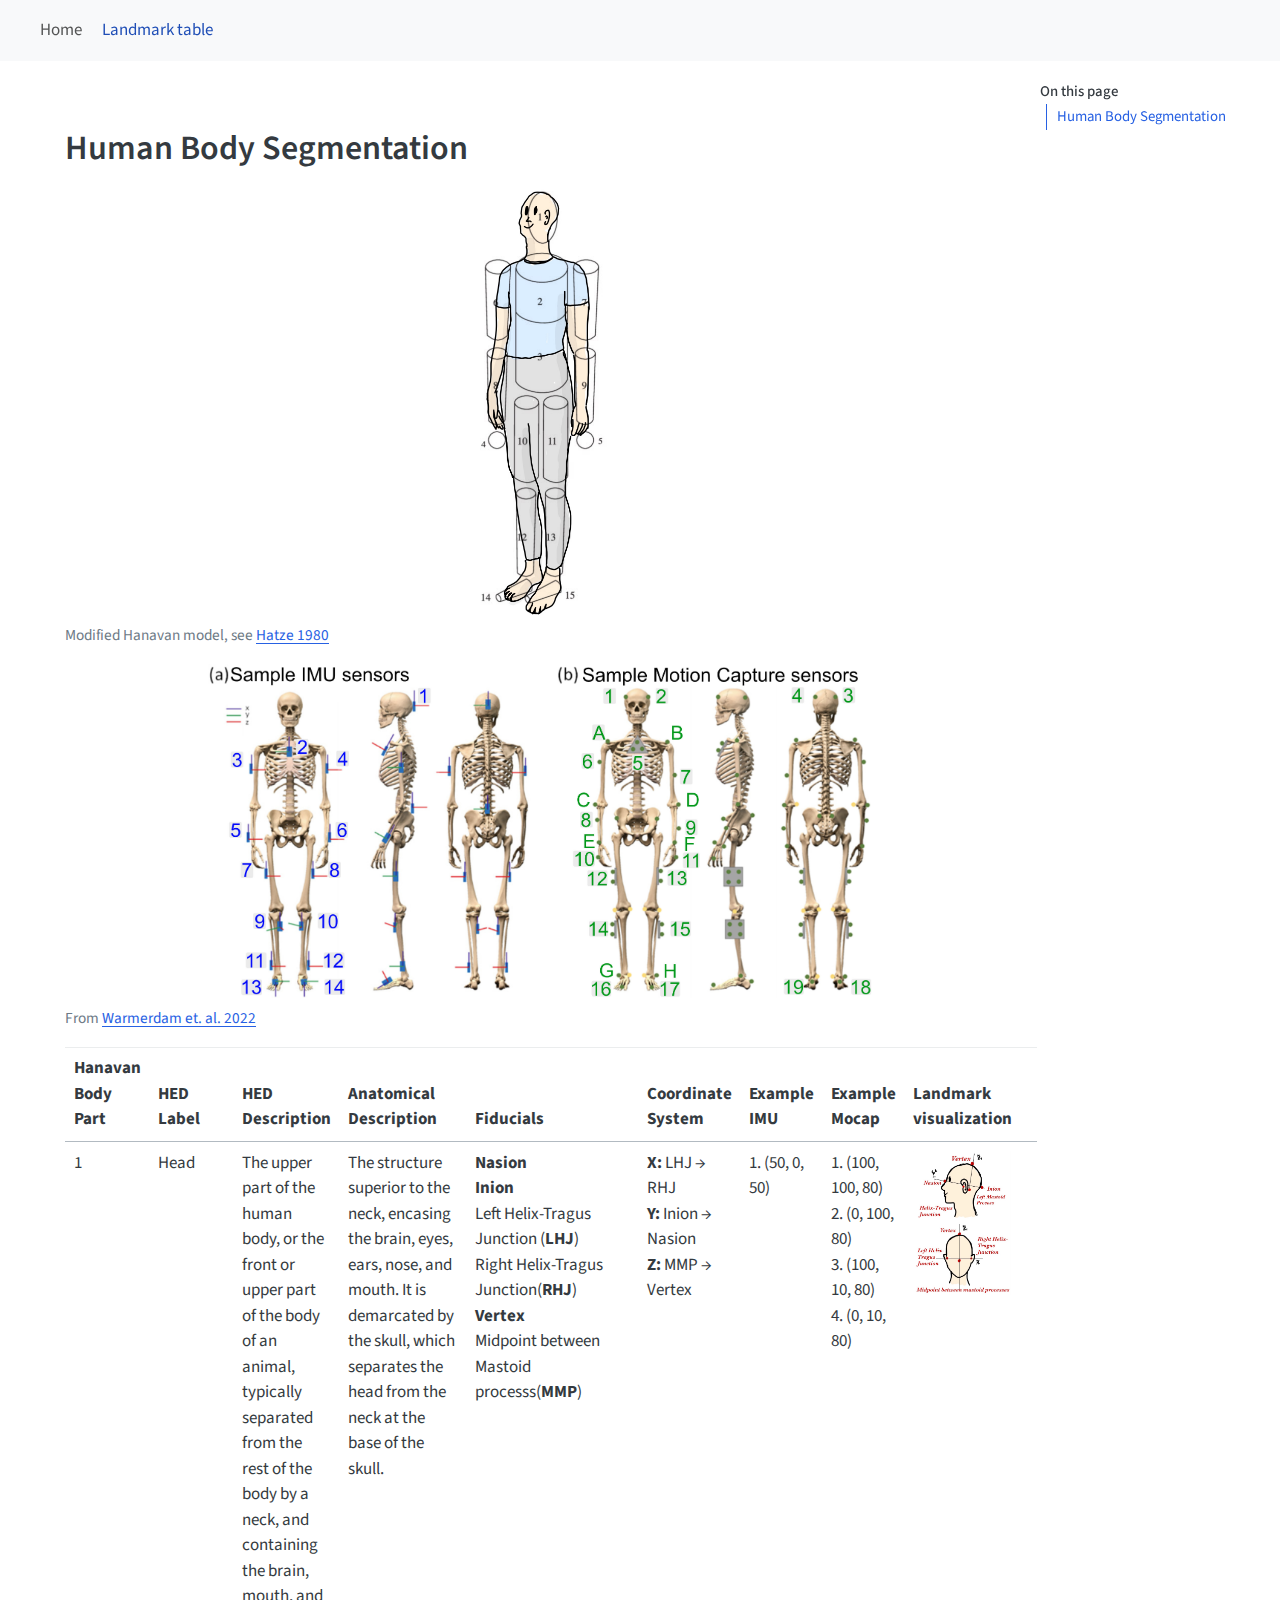
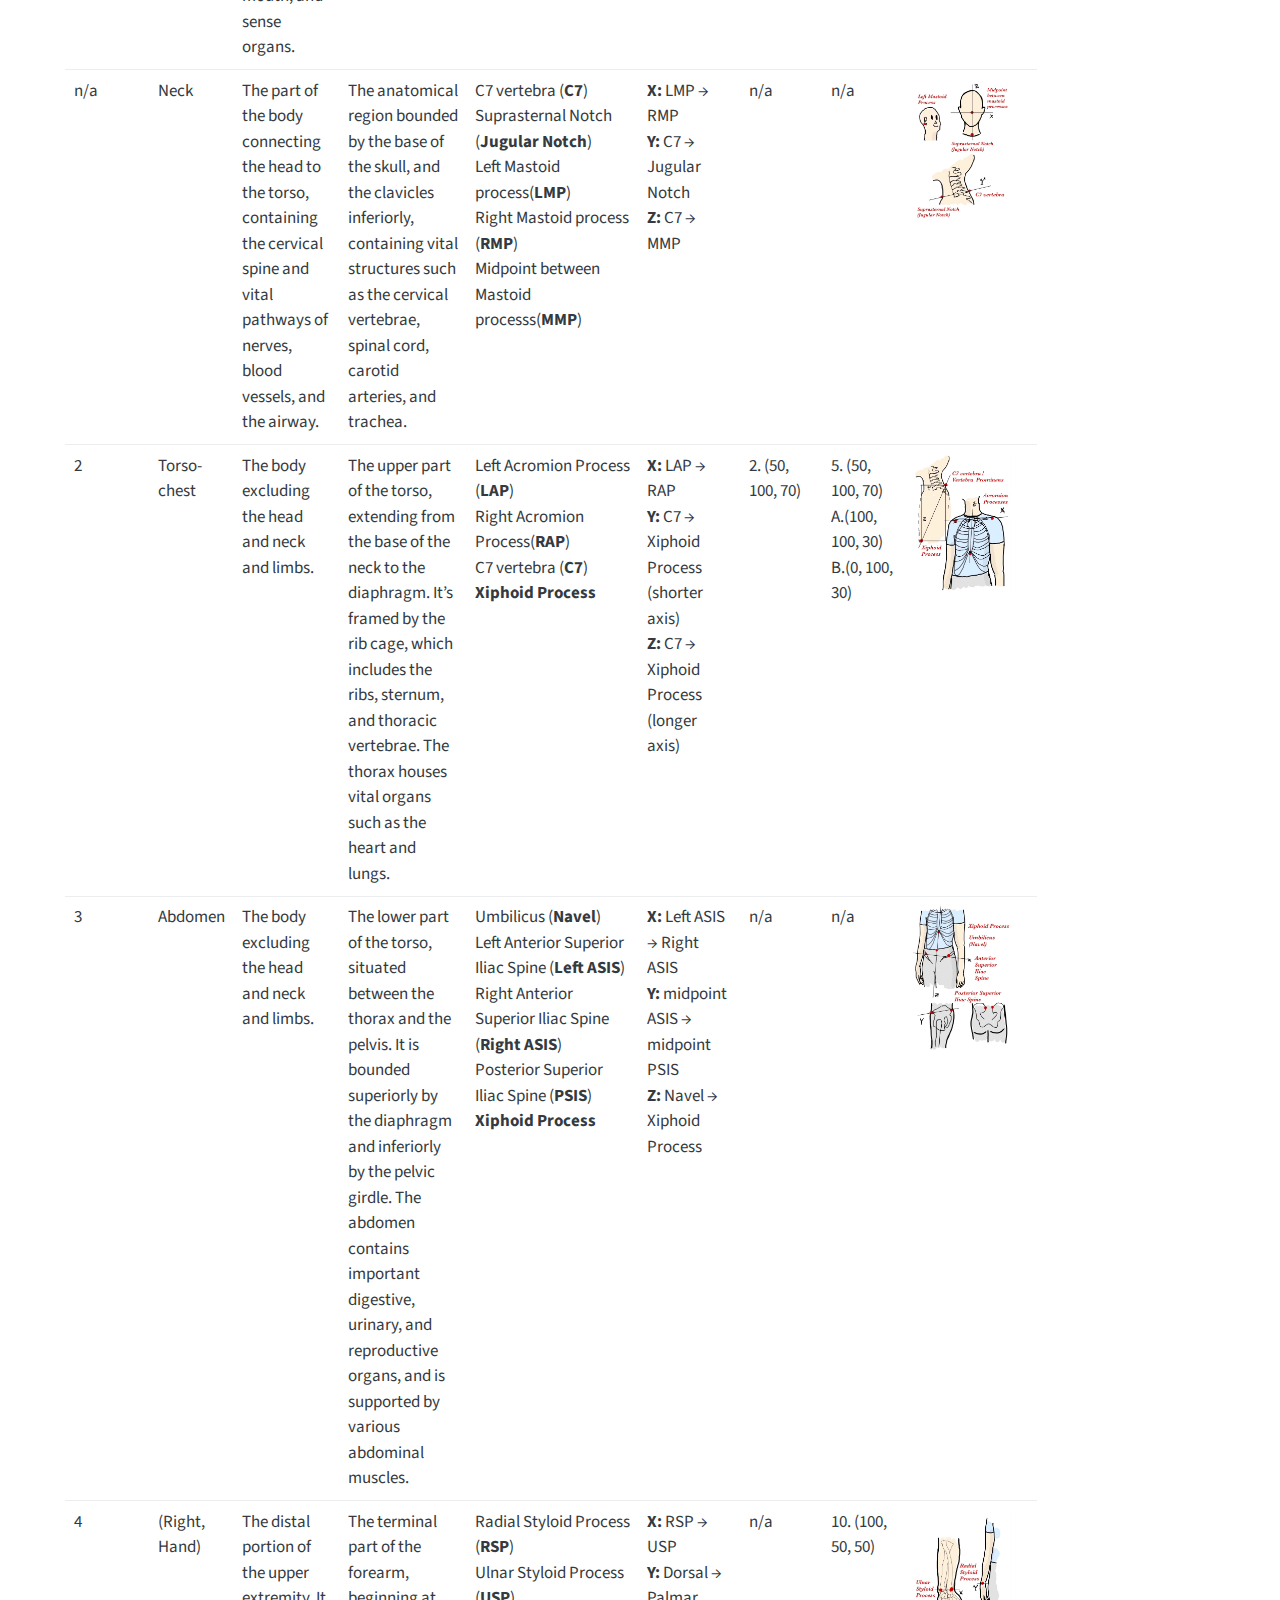
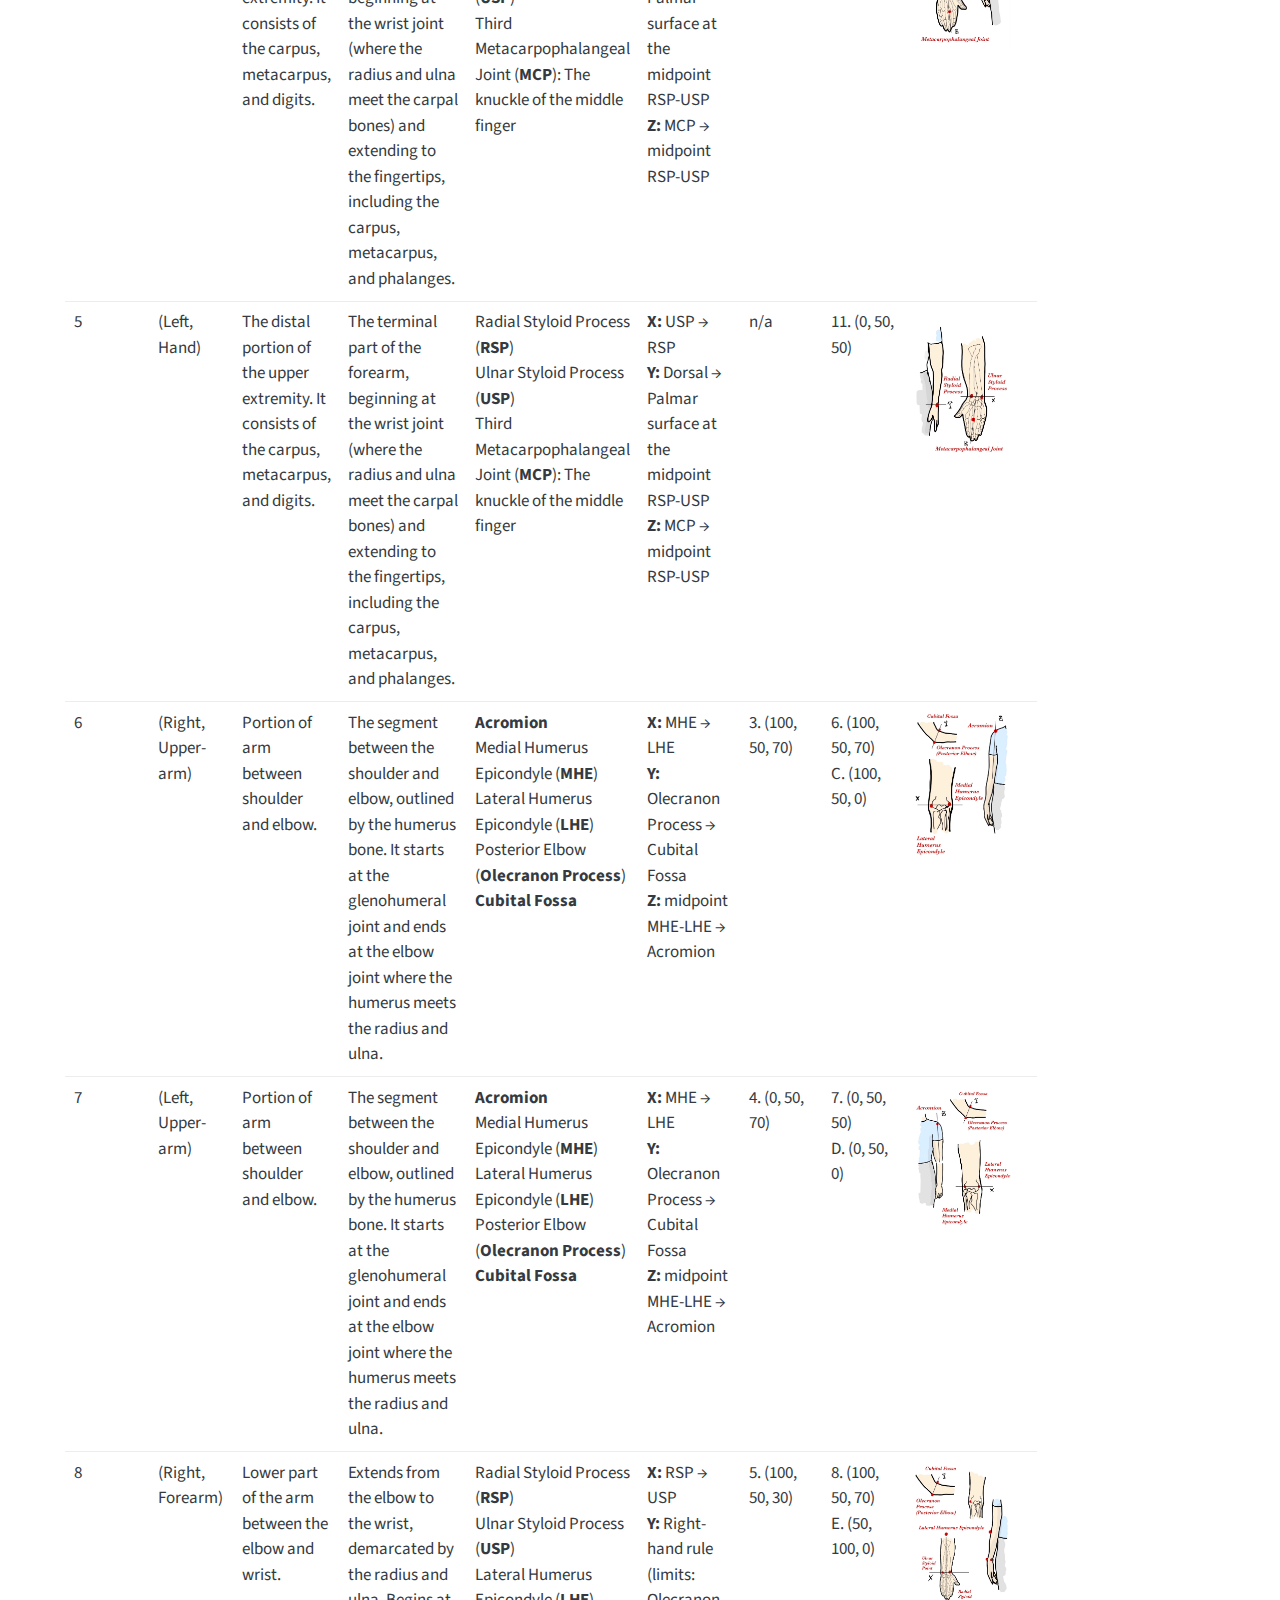
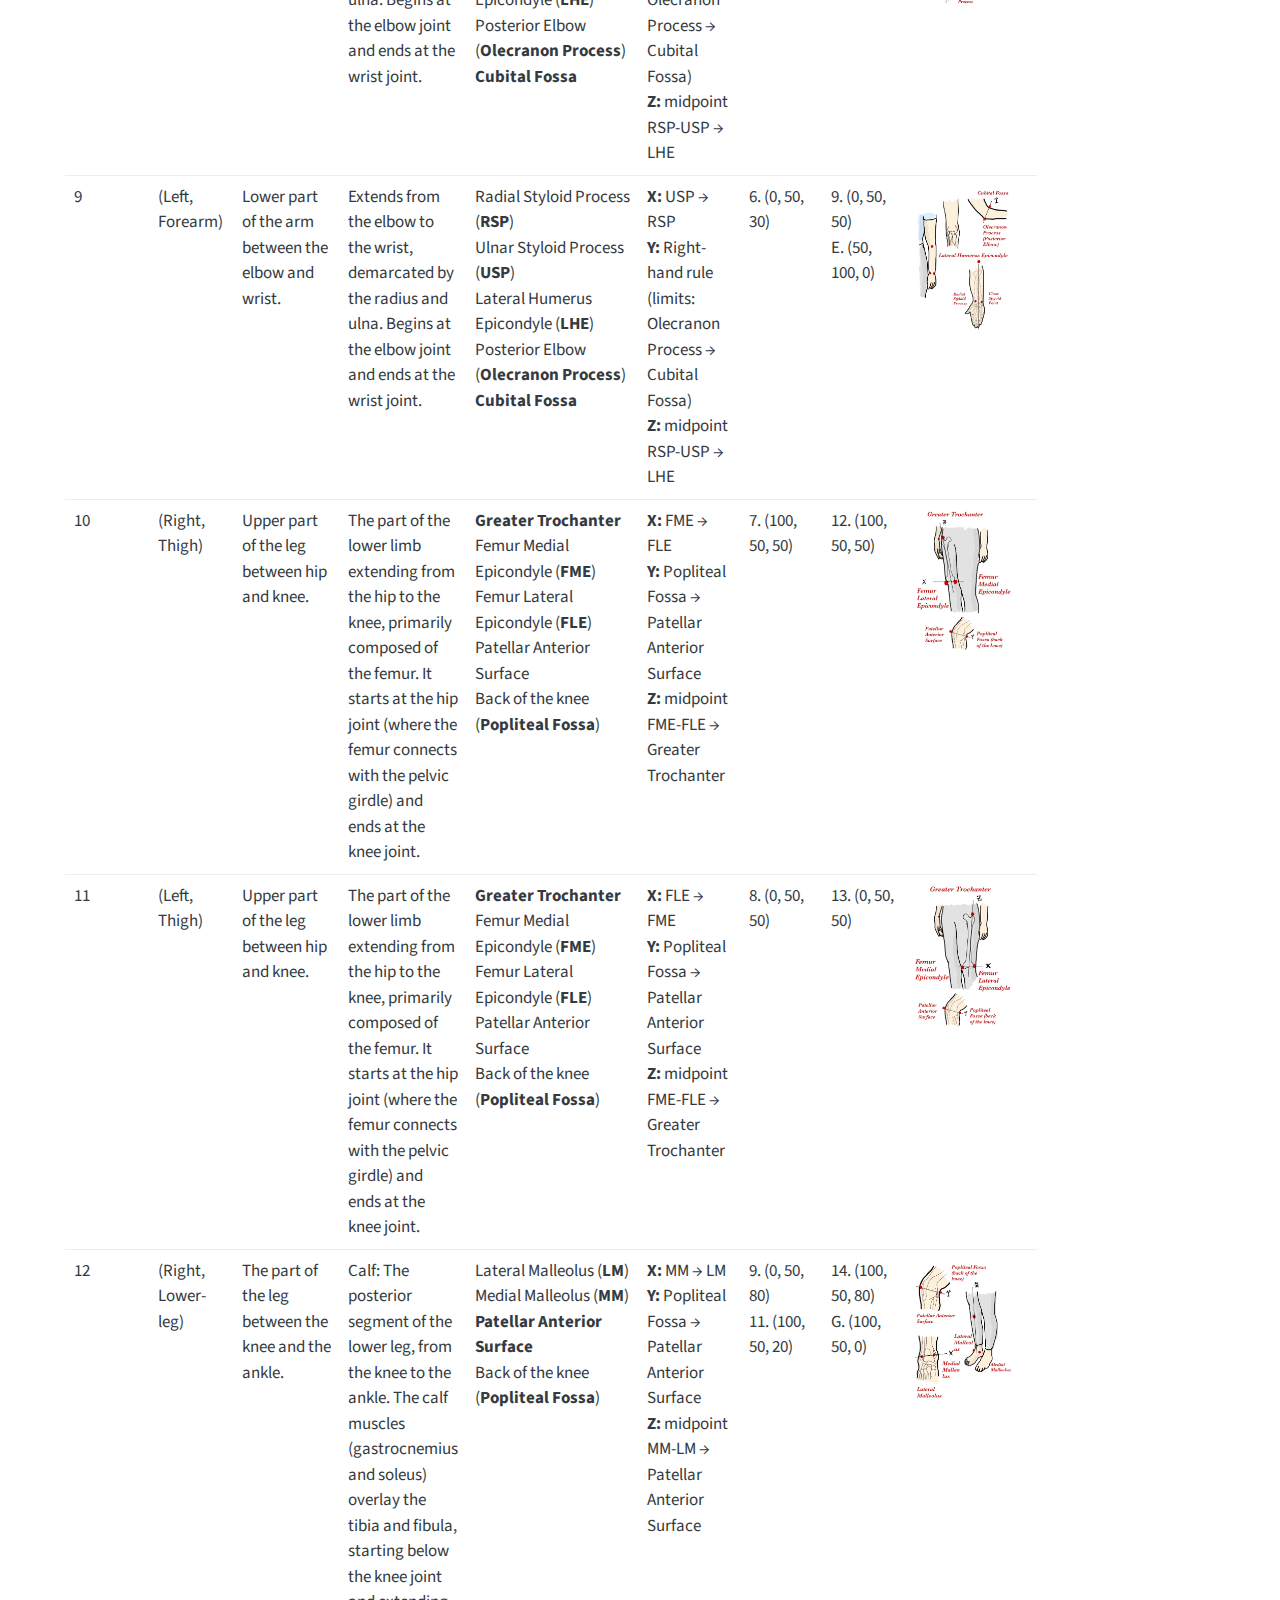
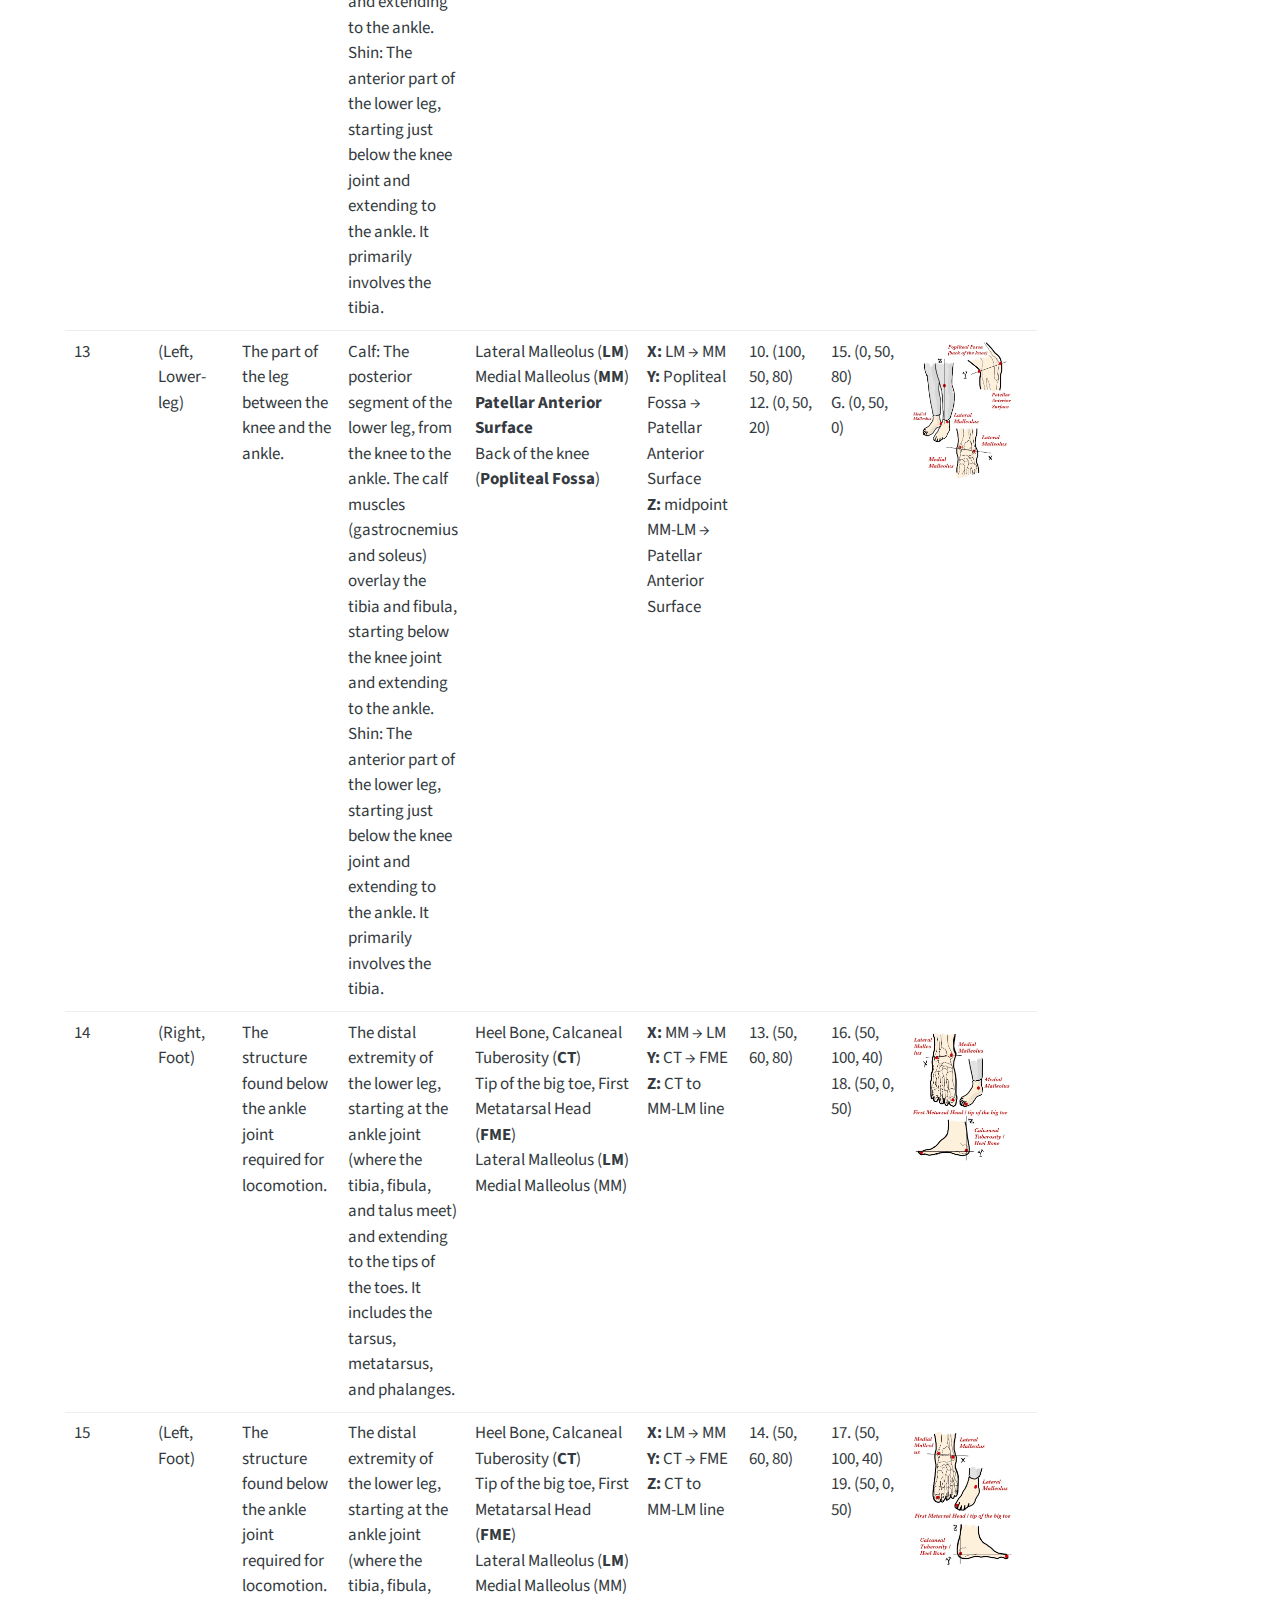
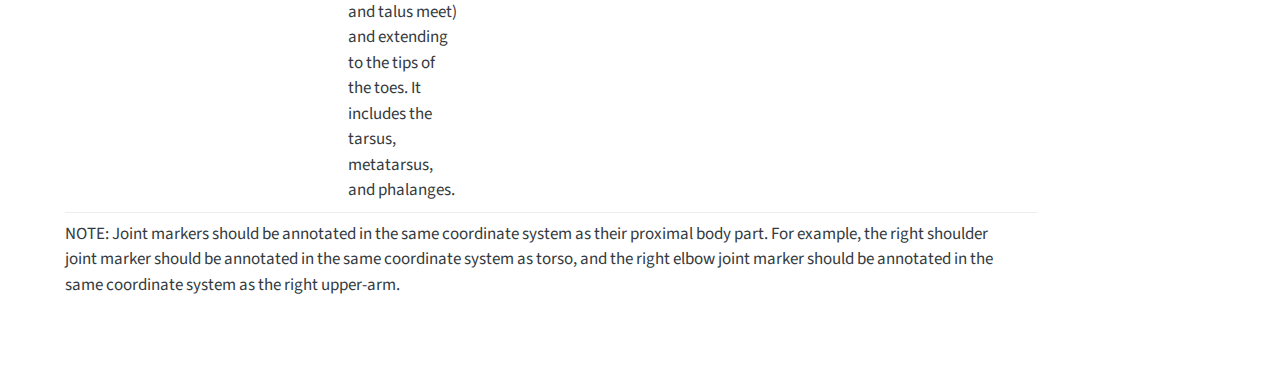
==== commit fd0de794: "Built site for gh-pages" ====
--- a/anatomical_table.html
+++ b/anatomical_table.html
@@ -90,10 +90,6 @@
   <li class="nav-item">
     <a class="nav-link active" href="./anatomical_table.html" aria-current="page"> 
 <span class="menu-text">Landmark table</span></a>
-  </li>  
-  <li class="nav-item">
-    <a class="nav-link" href="./authors.html"> 
-<span class="menu-text">Authors</span></a>
   </li>  
 </ul>
           </div> <!-- /navcollapse -->
--- a/styles.css
+++ b/styles.css
@@ -0,0 +1,5 @@
+/* css styles */
+.callout-note .callout-body {
+    font-size: 5.5em; /* Adjust font size as needed */
+    /* Add other CSS properties as needed, like background color, border, etc. */
+}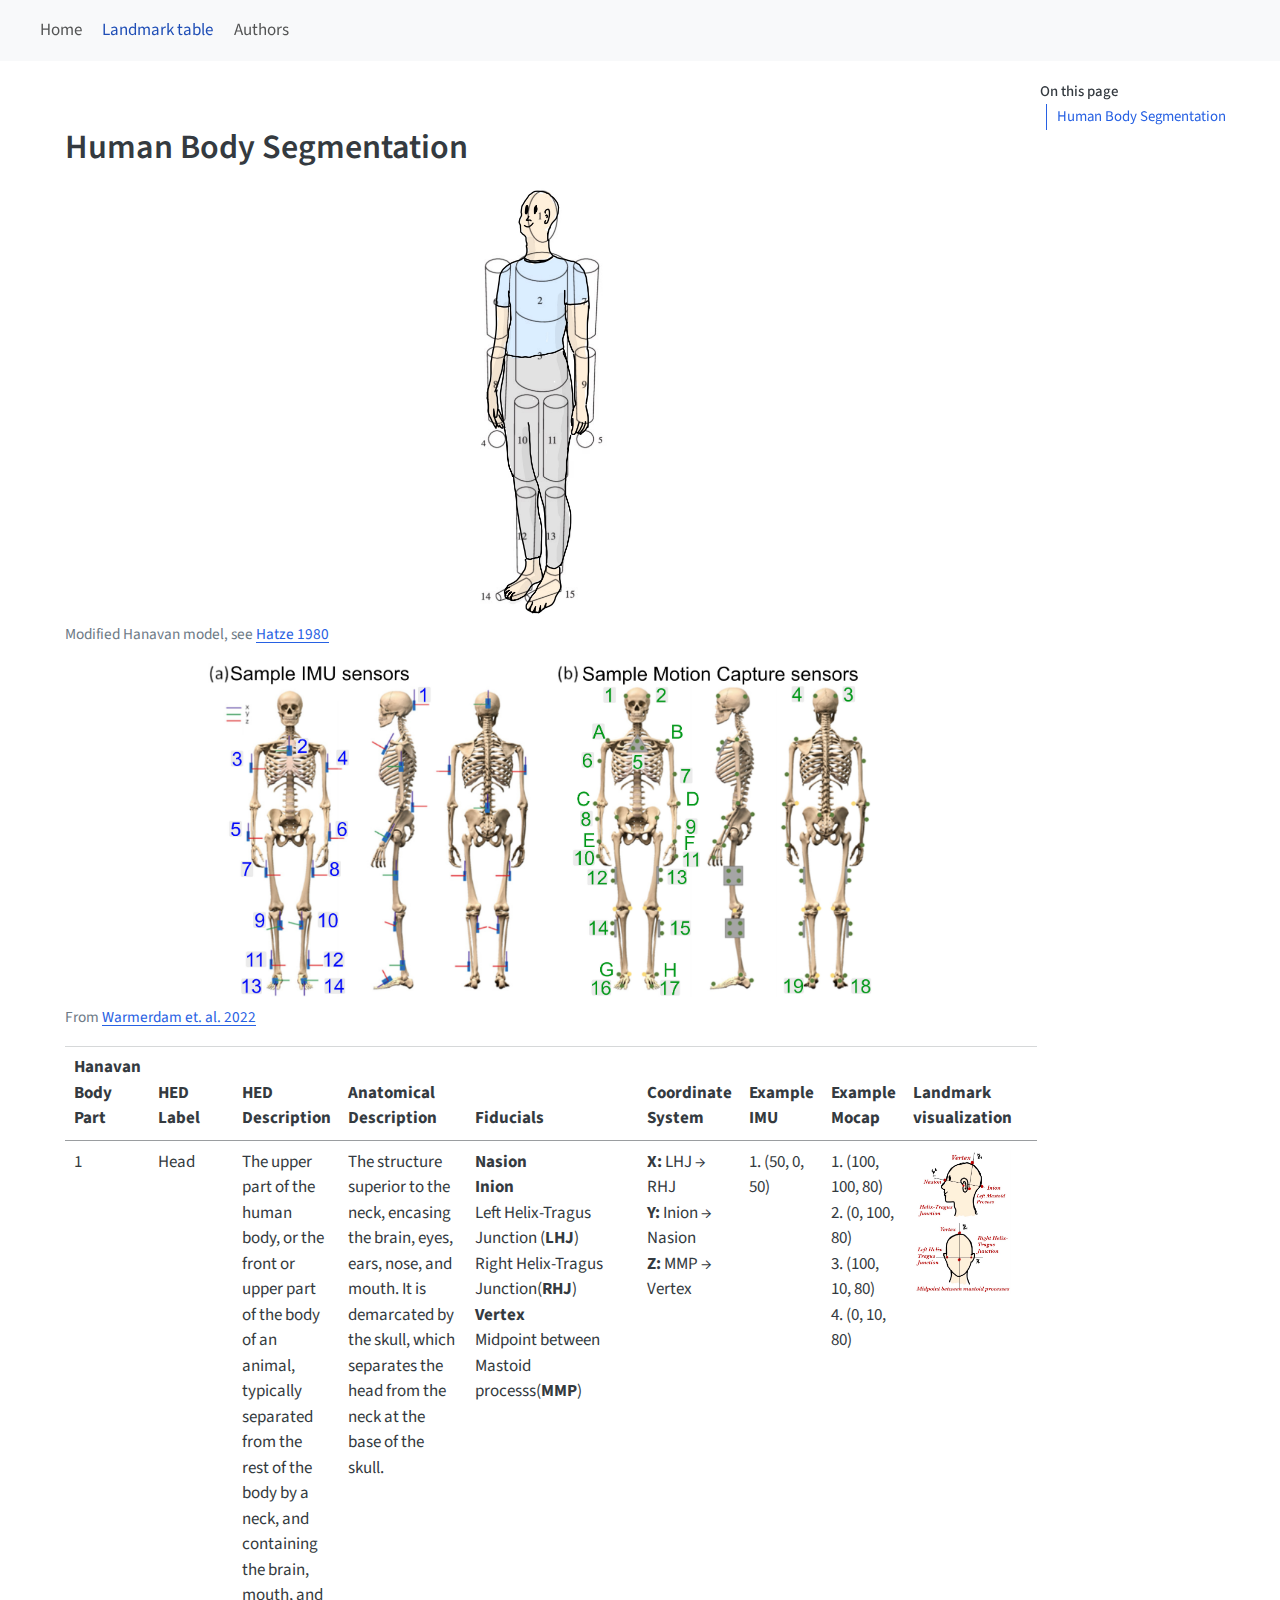
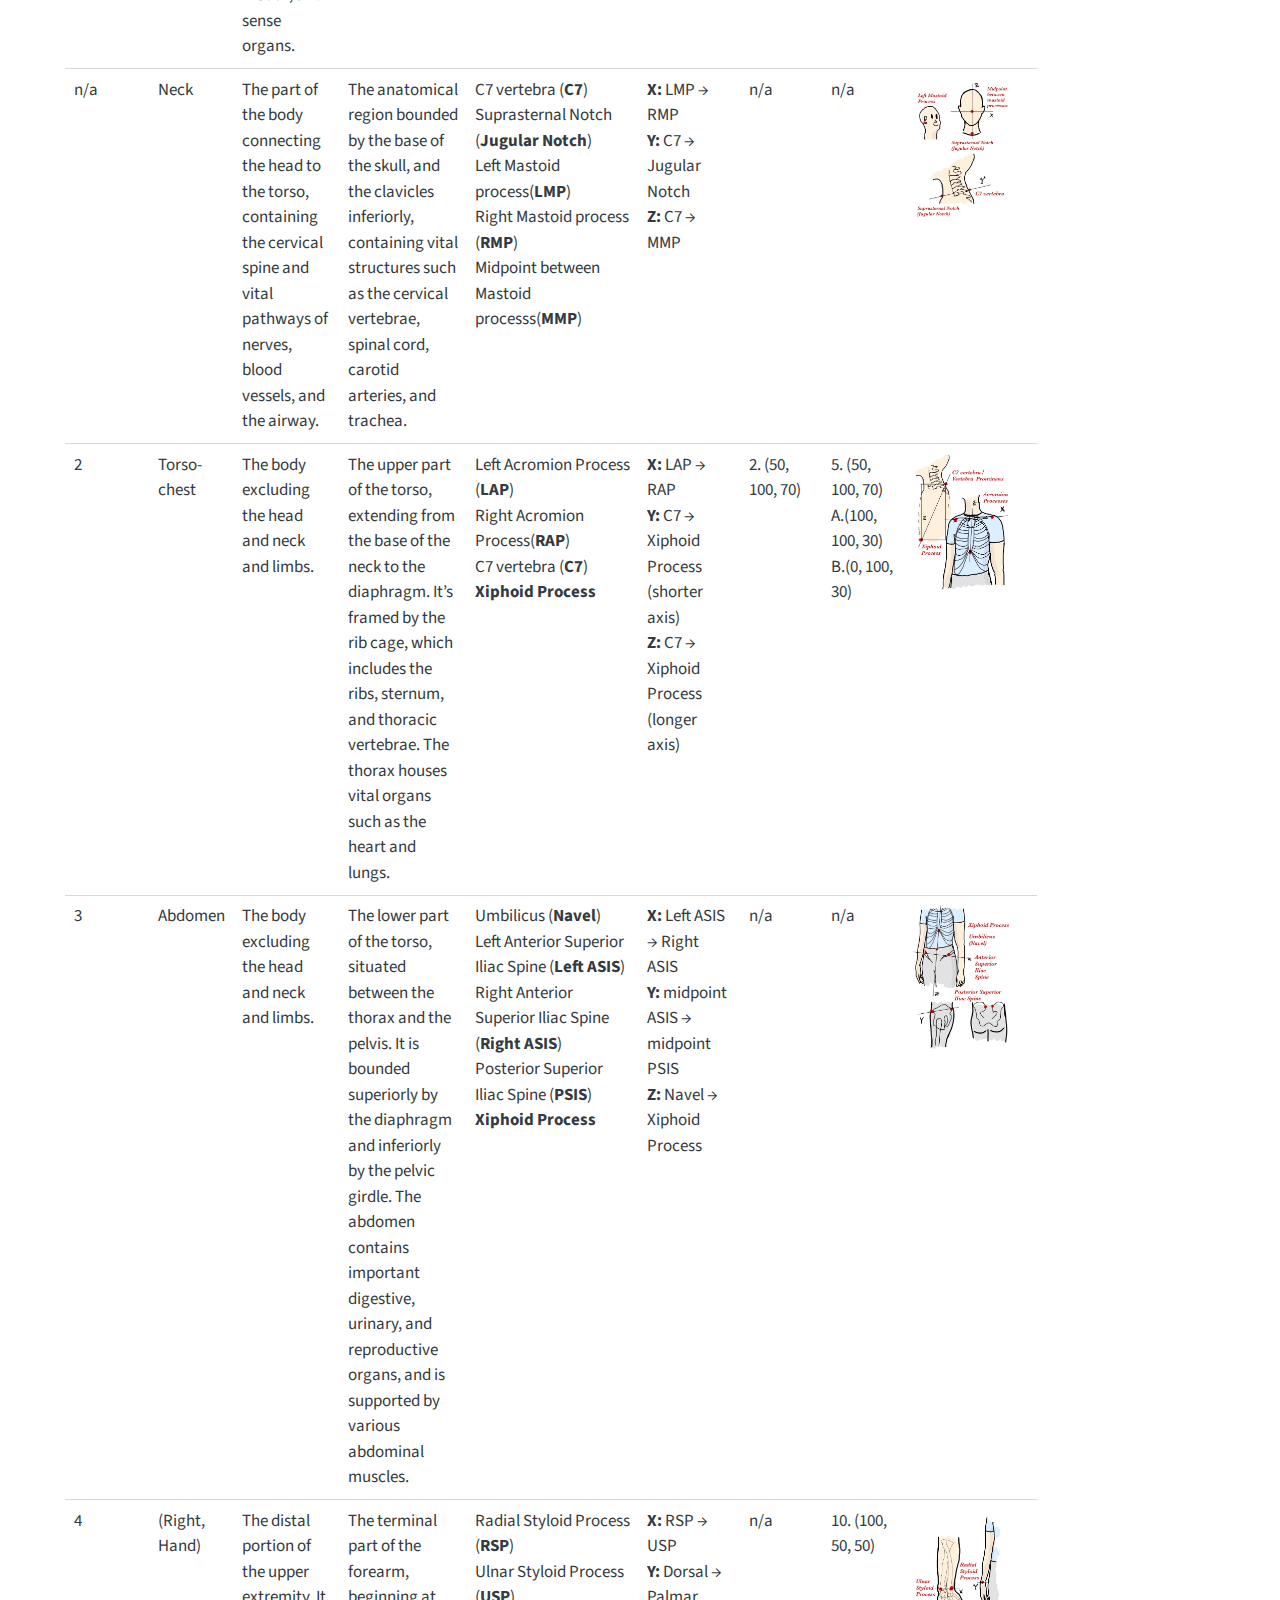
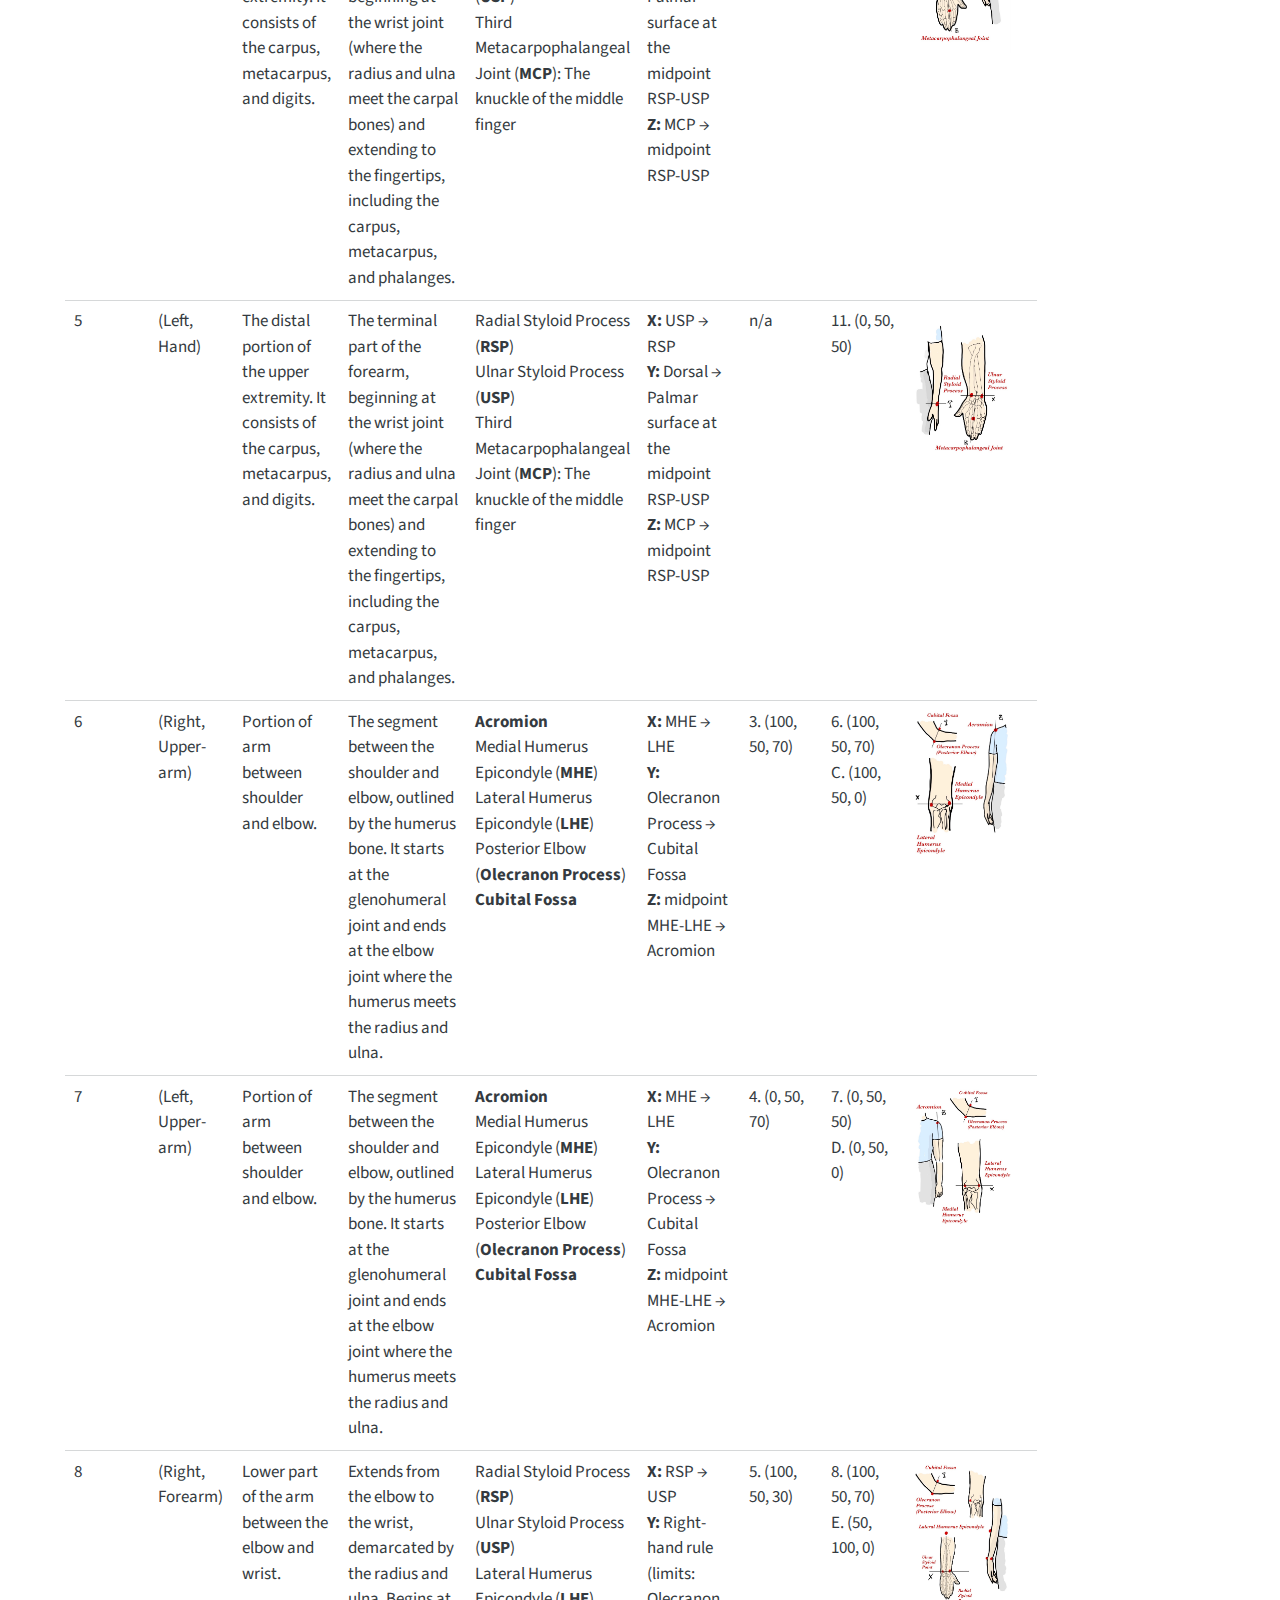
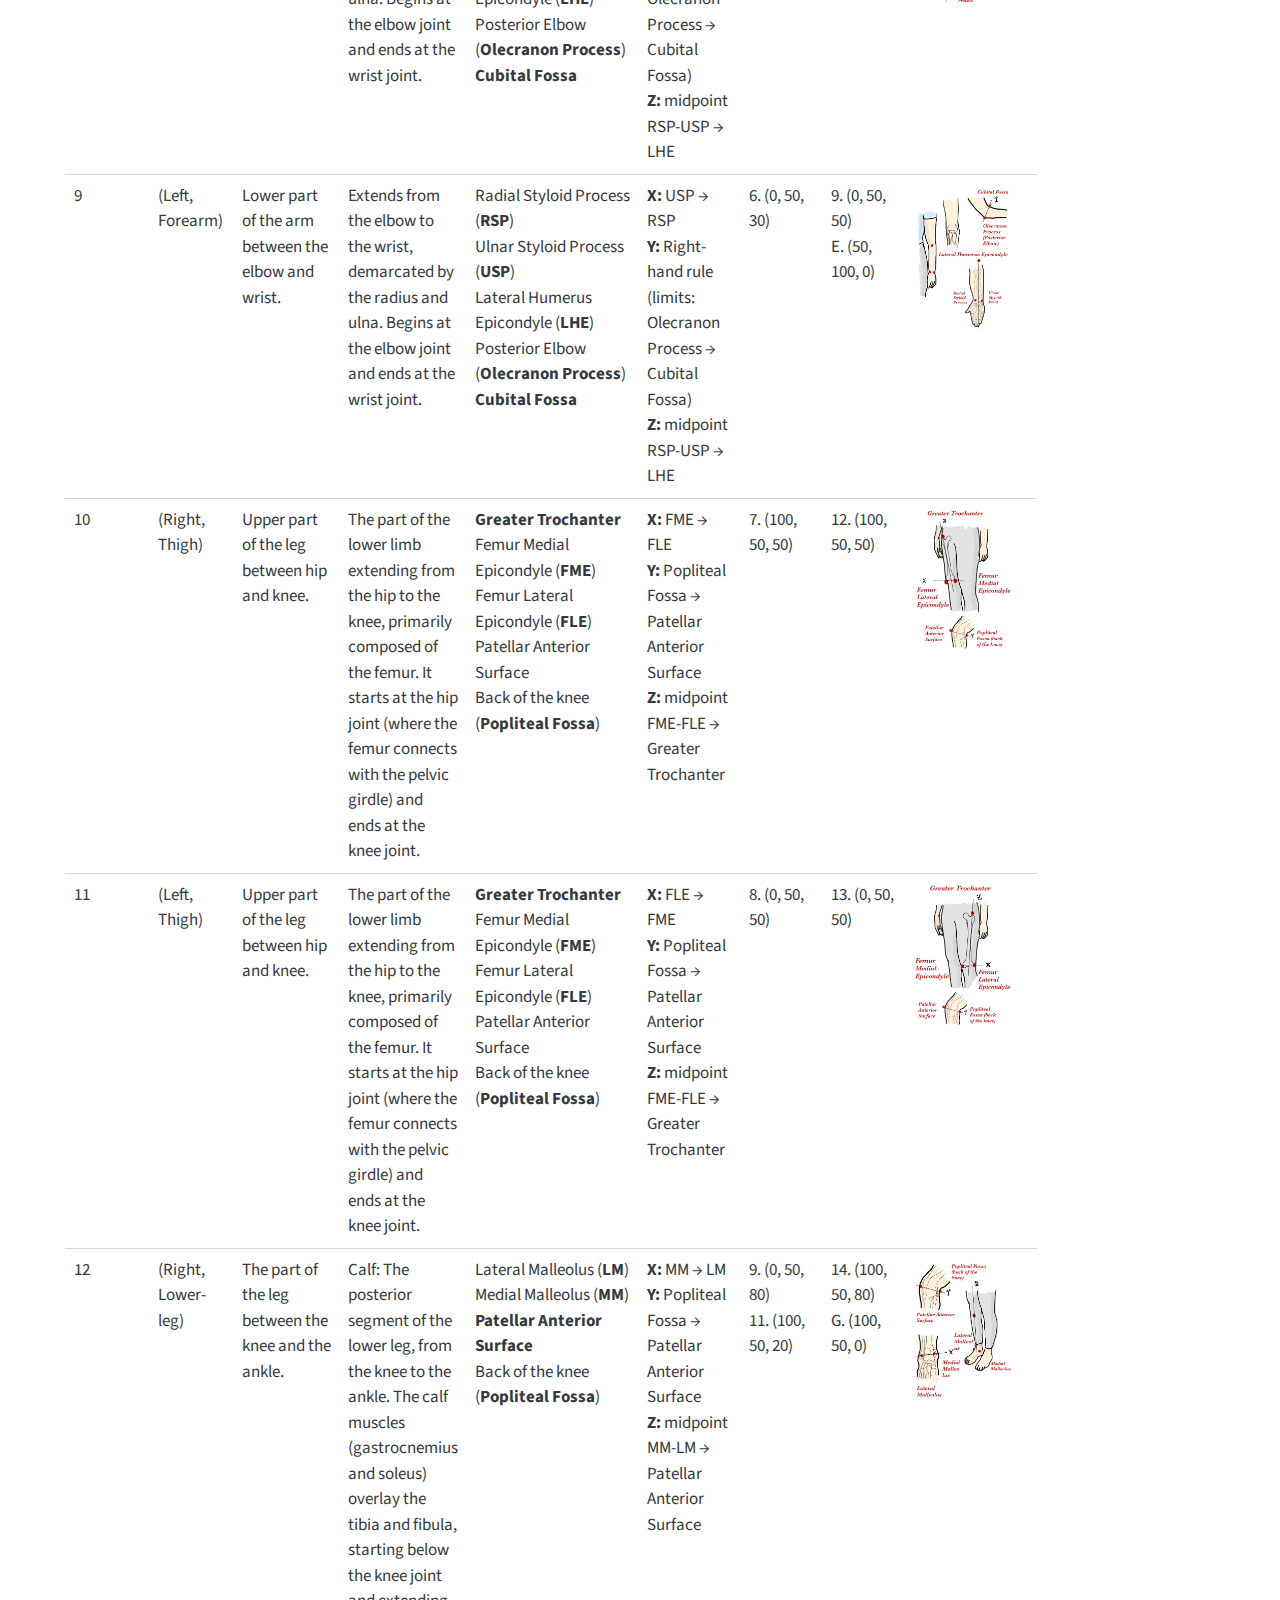
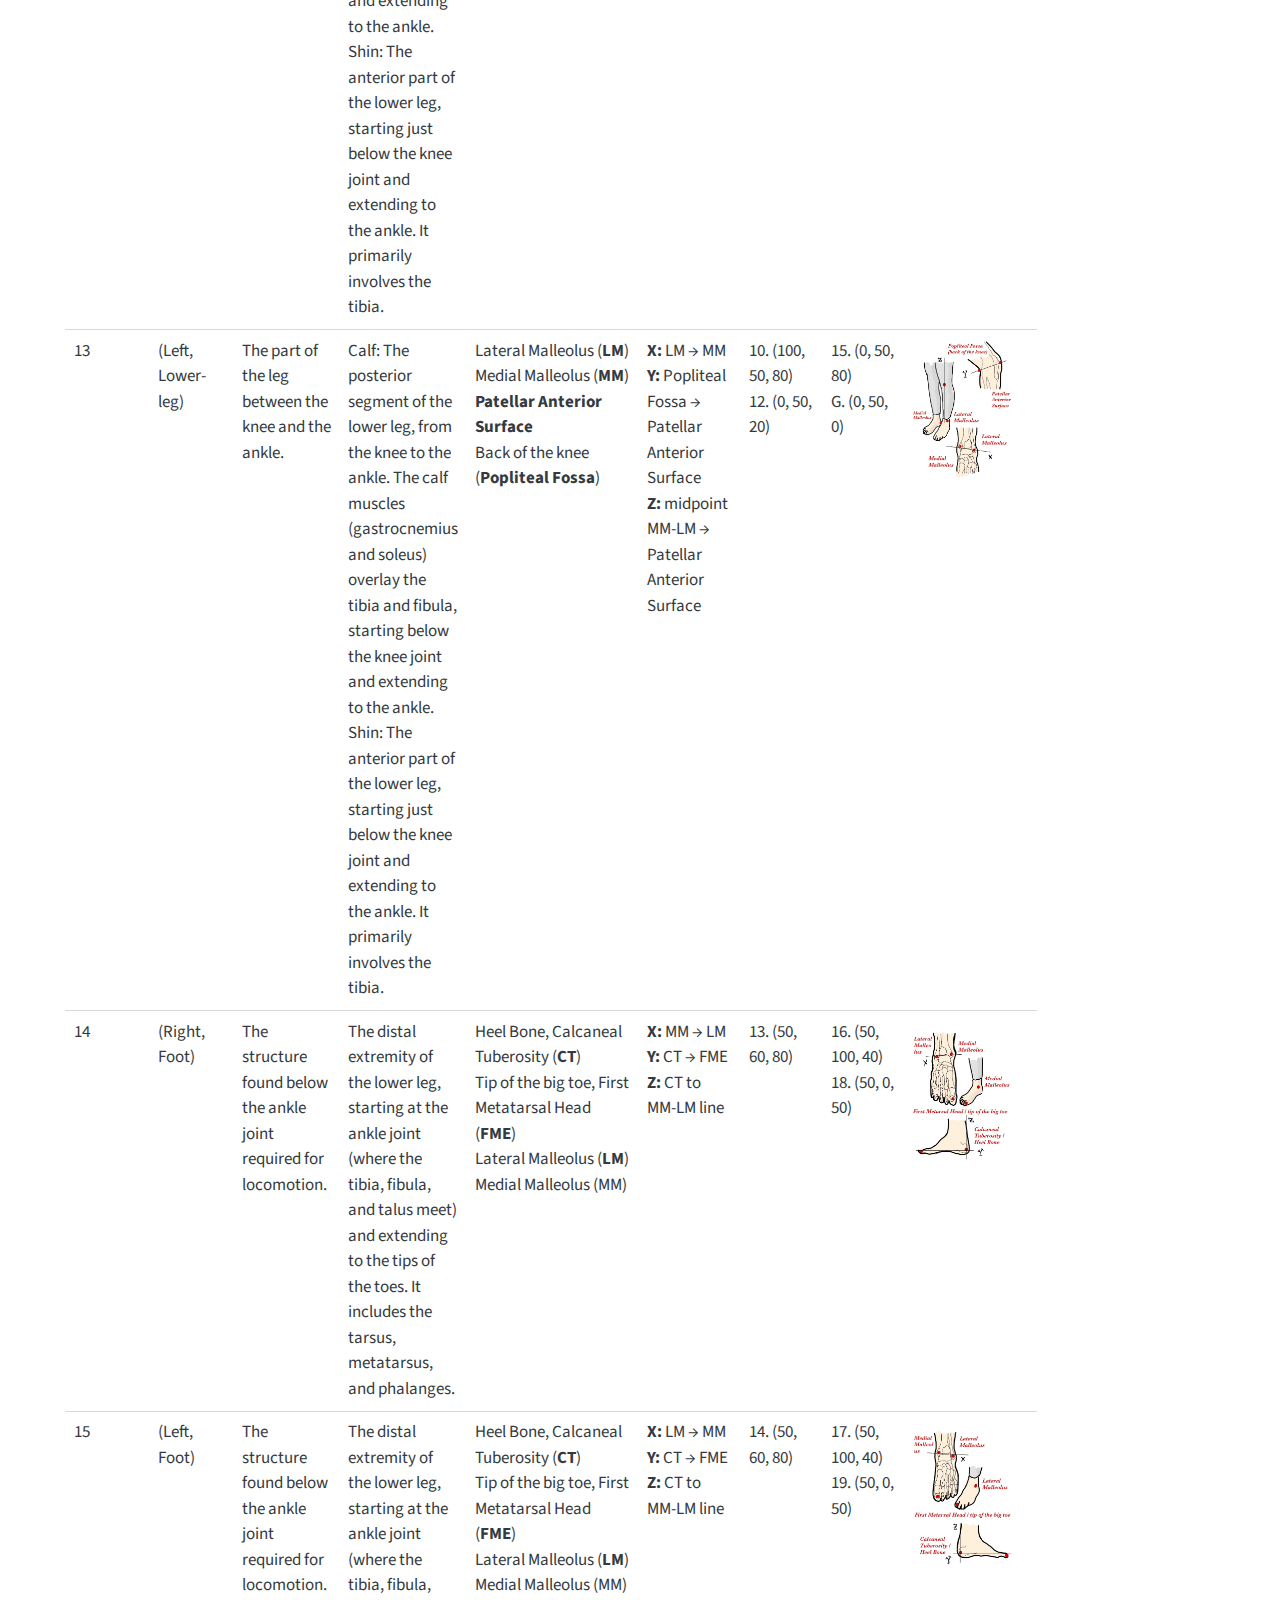
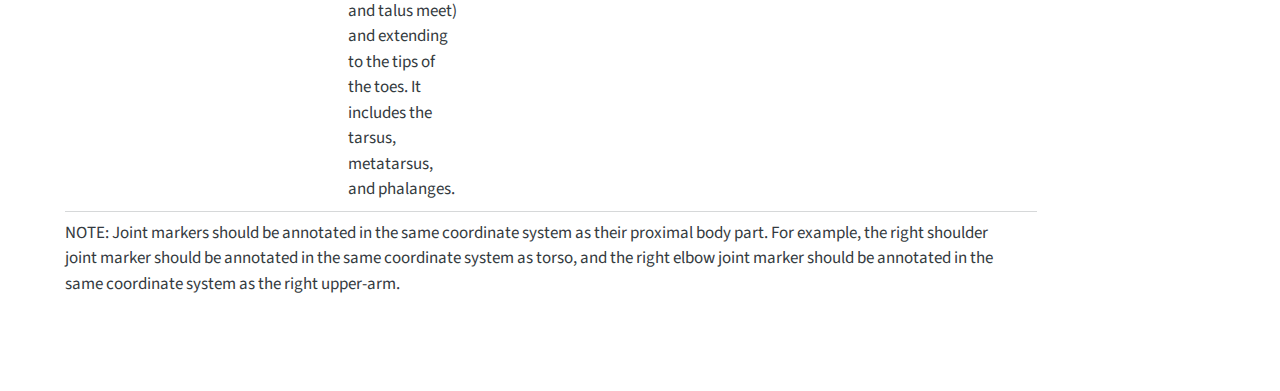
==== commit 7f176e4d: "Built site for gh-pages" ====
--- a/anatomical_table.html
+++ b/anatomical_table.html
@@ -2,7 +2,7 @@
 <html xmlns="http://www.w3.org/1999/xhtml" lang="en" xml:lang="en"><head>
 
 <meta charset="utf-8">
-<meta name="generator" content="quarto-1.5.57">
+<meta name="generator" content="quarto-1.6.39">
 
 <meta name="viewport" content="width=device-width, initial-scale=1.0, user-scalable=yes">
 
@@ -35,10 +35,10 @@
 <script src="site_libs/quarto-html/tippy.umd.min.js"></script>
 <script src="site_libs/quarto-html/anchor.min.js"></script>
 <link href="site_libs/quarto-html/tippy.css" rel="stylesheet">
-<link href="site_libs/quarto-html/quarto-syntax-highlighting.css" rel="stylesheet" id="quarto-text-highlighting-styles">
+<link href="site_libs/quarto-html/quarto-syntax-highlighting-e26003cea8cd680ca0c55a263523d882.css" rel="stylesheet" id="quarto-text-highlighting-styles">
 <script src="site_libs/bootstrap/bootstrap.min.js"></script>
 <link href="site_libs/bootstrap/bootstrap-icons.css" rel="stylesheet">
-<link href="site_libs/bootstrap/bootstrap.min.css" rel="stylesheet" id="quarto-bootstrap" data-mode="light">
+<link href="site_libs/bootstrap/bootstrap-b26ae992a7951e3cccb117c0b7b1c5e5.min.css" rel="stylesheet" append-hash="true" id="quarto-bootstrap" data-mode="light">
 <script id="quarto-search-options" type="application/json">{
   "location": "navbar",
   "copy-button": false,
@@ -91,6 +91,10 @@
     <a class="nav-link active" href="./anatomical_table.html" aria-current="page"> 
 <span class="menu-text">Landmark table</span></a>
   </li>  
+  <li class="nav-item">
+    <a class="nav-link" href="./authors.html"> 
+<span class="menu-text">Authors</span></a>
+  </li>  
 </ul>
           </div> <!-- /navcollapse -->
             <div class="quarto-navbar-tools">
@@ -112,7 +116,7 @@
 </nav>
     </div>
 <!-- main -->
-<main class="content" id="quarto-document-content">
+<main class="content" id="quarto-document-content"><header id="title-block-header" class="quarto-title-block"></header>
 
 
 
@@ -441,8 +445,6 @@
   });
   clipboard.on('success', onCopySuccess);
   if (window.document.getElementById('quarto-embedded-source-code-modal')) {
-    // For code content inside modals, clipBoardJS needs to be initialized with a container option
-    // TODO: Check when it could be a function (https://github.com/zenorocha/clipboard.js/issues/860)
     const clipboardModal = new window.ClipboardJS('.code-copy-button[data-in-quarto-modal]', {
       text: getTextToCopy,
       container: window.document.getElementById('quarto-embedded-source-code-modal')
@@ -553,7 +555,6 @@
       if (window.Quarto?.typesetMath) {
         window.Quarto.typesetMath(note);
       }
-      // TODO in 1.5, we should make sure this works without a callout special case
       if (note.classList.contains("callout")) {
         return note.outerHTML;
       } else {
--- a/site_libs/quarto-html/quarto-syntax-highlighting-e26003cea8cd680ca0c55a263523d882.css
+++ b/site_libs/quarto-html/quarto-syntax-highlighting-e26003cea8cd680ca0c55a263523d882.css
@@ -0,0 +1,205 @@
+/* quarto syntax highlight colors */
+:root {
+  --quarto-hl-ot-color: #003B4F;
+  --quarto-hl-at-color: #657422;
+  --quarto-hl-ss-color: #20794D;
+  --quarto-hl-an-color: #5E5E5E;
+  --quarto-hl-fu-color: #4758AB;
+  --quarto-hl-st-color: #20794D;
+  --quarto-hl-cf-color: #003B4F;
+  --quarto-hl-op-color: #5E5E5E;
+  --quarto-hl-er-color: #AD0000;
+  --quarto-hl-bn-color: #AD0000;
+  --quarto-hl-al-color: #AD0000;
+  --quarto-hl-va-color: #111111;
+  --quarto-hl-bu-color: inherit;
+  --quarto-hl-ex-color: inherit;
+  --quarto-hl-pp-color: #AD0000;
+  --quarto-hl-in-color: #5E5E5E;
+  --quarto-hl-vs-color: #20794D;
+  --quarto-hl-wa-color: #5E5E5E;
+  --quarto-hl-do-color: #5E5E5E;
+  --quarto-hl-im-color: #00769E;
+  --quarto-hl-ch-color: #20794D;
+  --quarto-hl-dt-color: #AD0000;
+  --quarto-hl-fl-color: #AD0000;
+  --quarto-hl-co-color: #5E5E5E;
+  --quarto-hl-cv-color: #5E5E5E;
+  --quarto-hl-cn-color: #8f5902;
+  --quarto-hl-sc-color: #5E5E5E;
+  --quarto-hl-dv-color: #AD0000;
+  --quarto-hl-kw-color: #003B4F;
+}
+
+/* other quarto variables */
+:root {
+  --quarto-font-monospace: SFMono-Regular, Menlo, Monaco, Consolas, "Liberation Mono", "Courier New", monospace;
+}
+
+pre > code.sourceCode > span {
+  color: #003B4F;
+}
+
+code span {
+  color: #003B4F;
+}
+
+code.sourceCode > span {
+  color: #003B4F;
+}
+
+div.sourceCode,
+div.sourceCode pre.sourceCode {
+  color: #003B4F;
+}
+
+code span.ot {
+  color: #003B4F;
+  font-style: inherit;
+}
+
+code span.at {
+  color: #657422;
+  font-style: inherit;
+}
+
+code span.ss {
+  color: #20794D;
+  font-style: inherit;
+}
+
+code span.an {
+  color: #5E5E5E;
+  font-style: inherit;
+}
+
+code span.fu {
+  color: #4758AB;
+  font-style: inherit;
+}
+
+code span.st {
+  color: #20794D;
+  font-style: inherit;
+}
+
+code span.cf {
+  color: #003B4F;
+  font-weight: bold;
+  font-style: inherit;
+}
+
+code span.op {
+  color: #5E5E5E;
+  font-style: inherit;
+}
+
+code span.er {
+  color: #AD0000;
+  font-style: inherit;
+}
+
+code span.bn {
+  color: #AD0000;
+  font-style: inherit;
+}
+
+code span.al {
+  color: #AD0000;
+  font-style: inherit;
+}
+
+code span.va {
+  color: #111111;
+  font-style: inherit;
+}
+
+code span.bu {
+  font-style: inherit;
+}
+
+code span.ex {
+  font-style: inherit;
+}
+
+code span.pp {
+  color: #AD0000;
+  font-style: inherit;
+}
+
+code span.in {
+  color: #5E5E5E;
+  font-style: inherit;
+}
+
+code span.vs {
+  color: #20794D;
+  font-style: inherit;
+}
+
+code span.wa {
+  color: #5E5E5E;
+  font-style: italic;
+}
+
+code span.do {
+  color: #5E5E5E;
+  font-style: italic;
+}
+
+code span.im {
+  color: #00769E;
+  font-style: inherit;
+}
+
+code span.ch {
+  color: #20794D;
+  font-style: inherit;
+}
+
+code span.dt {
+  color: #AD0000;
+  font-style: inherit;
+}
+
+code span.fl {
+  color: #AD0000;
+  font-style: inherit;
+}
+
+code span.co {
+  color: #5E5E5E;
+  font-style: inherit;
+}
+
+code span.cv {
+  color: #5E5E5E;
+  font-style: italic;
+}
+
+code span.cn {
+  color: #8f5902;
+  font-style: inherit;
+}
+
+code span.sc {
+  color: #5E5E5E;
+  font-style: inherit;
+}
+
+code span.dv {
+  color: #AD0000;
+  font-style: inherit;
+}
+
+code span.kw {
+  color: #003B4F;
+  font-weight: bold;
+  font-style: inherit;
+}
+
+.prevent-inlining {
+  content: "</";
+}
+
+/*# sourceMappingURL=e90e9ab646ea9b1aaa61e089606e0f97.css.map */
